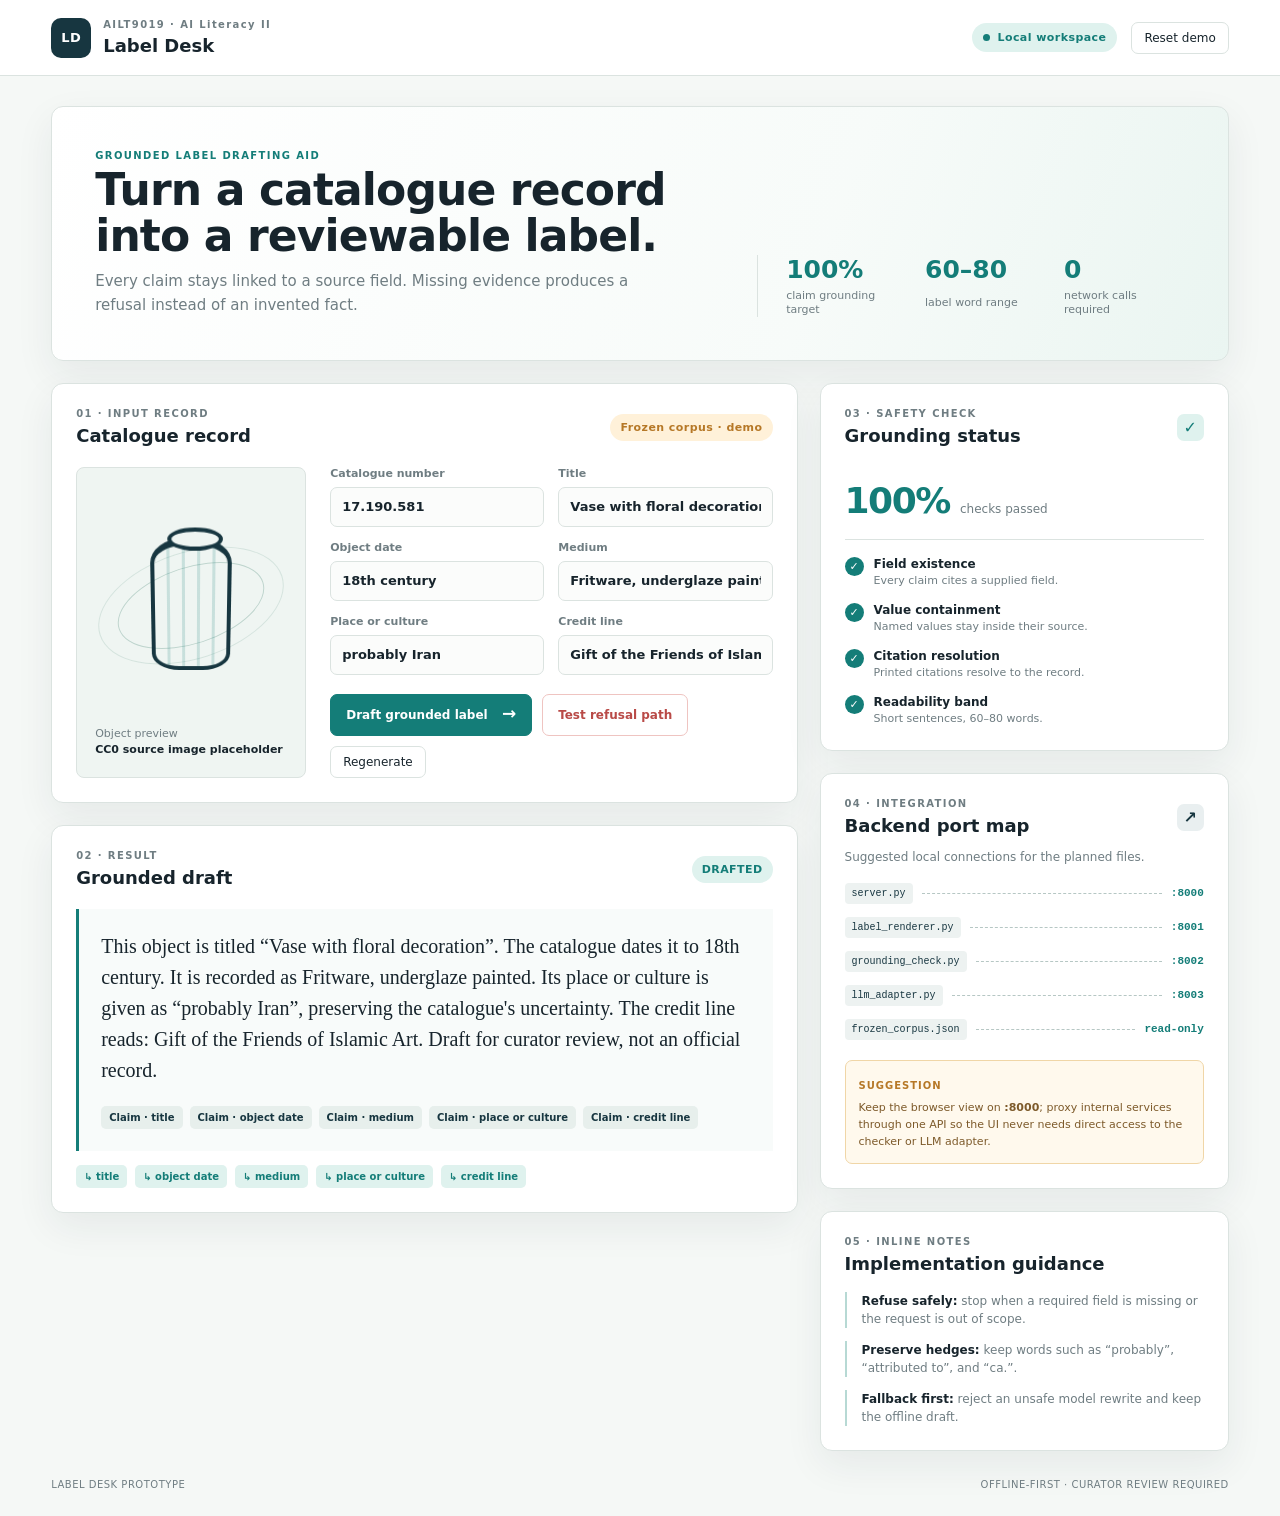
==== index.html @ 78abe9a6 "Add label drafting prototype UI This change adds a static Label Desk prototype for a grounded exhibi" ====
<!doctype html>
<html lang="en" data-page-node-id="LwDWMju4r0YQxqHiSBsxOd">
<head data-page-node-id="C3JaBALiCbG7r4nUSy39aY">
  <meta charset="UTF-8" data-page-node-id="eNQChPUhP0MvjiCgluQi68" />
  <meta name="viewport" content="width=device-width, initial-scale=1.0" data-page-node-id="Wvrw2nhQ7W1ZeptMZkWeSw" />
  <meta name="description" content="Label Desk: grounded exhibition label drafting aid" data-page-node-id="eGzVG0TiWoLZVusyMglJib" />
  <title>Label Desk | Grounded exhibition labels</title>
  <link rel="stylesheet" href="styles.css" data-page-node-id="vEl2iEWoAC55bgSEYfax8e" />
</head>
<body data-page-node-id="af657xUIJdexAwVz6b3Z8m">
  <header class="topbar" data-page-node-id="Q22dRG3K149nFySsyd2SAt">
    <div class="brand-wrap" data-page-node-id="LafpqrIJArGVGFek1A74HV">
      <div class="brand-mark" data-page-node-id="4AUqMBobl46mjMLaK7ZQ0j">LD</div>
      <div data-page-node-id="ZYlV0ETuAvkuybjYFfG7xH">
        <p class="eyebrow" data-page-node-id="ifUm99j13WogLkNkgRWWSZ">AILT9019 · AI Literacy II</p>
        <h1 data-page-node-id="xzVyM85h33uyWv64TA9BlW">Label Desk</h1>
      </div>
    </div>
    <div class="top-actions" data-page-node-id="lwVo0h6Ycq4WGByDptw6J0">
      <span class="status-pill" data-page-node-id="puDOXak5FPIjBTXrXb1wKz"><span class="status-dot" data-page-node-id="eFnH6ZnEVilBiDkreK0mkn"></span>Local workspace</span>
      <button class="ghost-button" id="resetButton" data-page-node-id="k9khgkE1EwOpOKbiBjsWDq">Reset demo</button>
    </div>
  </header>

  <main class="app-shell" data-page-node-id="VQKpO73M6phnNaEFWTNhFY">
    <section class="hero panel" data-page-node-id="0n1dLkeI2J2gi8XiwF9aC3">
      <div data-page-node-id="3OaZOjCn0P6jduUK5eOJ0b">
        <p class="eyebrow accent" data-page-node-id="bvpA73G2nDQ4Gx6iaqLgkF">GROUNDED LABEL DRAFTING AID</p>
        <h2 data-page-node-id="LF6260qFcibrsOyH2jdBa3">Turn a catalogue record into a reviewable label.</h2>
        <p class="hero-copy" data-page-node-id="nmdDXVxHnCi6onSRS0zjZa">Every claim stays linked to a source field. Missing evidence produces a refusal instead of an invented fact.</p>
      </div>
      <div class="hero-metrics" data-page-node-id="4GG52B9CHpNaAFuUcbMDA0">
        <div data-page-node-id="XMKsVEciFc0teQ11FqwVBN"><strong data-page-node-id="lzsD76BYbfLzupplgI6iG0">100%</strong><span data-page-node-id="G9Q8RQqJ9vCrQ2XojmpPjY">claim grounding target</span></div>
        <div data-page-node-id="cLsMofo2b1dlbChtdGG5La"><strong data-page-node-id="9YKRyHec1jm77R3n2M5zGl">60–80</strong><span data-page-node-id="30tKhrlMB1z0CgavXGaKgx">label word range</span></div>
        <div data-page-node-id="YY9WQvEizFE6kZFQr9tetv"><strong data-page-node-id="2tlVbH2nQJ21Ikn2C4Hxpa">0</strong><span data-page-node-id="tjvPvokF67VJXG7oyP6vB3">network calls required</span></div>
      </div>
    </section>

    <section class="workspace-grid" data-page-node-id="uF8me1XRjKtZsfCprqxxNV">
      <div class="main-column" data-page-node-id="GYE72ZRRL3AGKFhvE5RQyP">
        <section class="panel record-panel" data-page-node-id="PDdCU0XE7Oi6xdte7CMHMl">
          <div class="section-heading" data-page-node-id="FtGKaYZPTyKDcxpIFZJw9l">
            <div data-page-node-id="UXJMgyXqPgybh6KM5KZdtV">
              <p class="eyebrow" data-page-node-id="cXECq2GzbnBKap8MGF8DfF">01 · INPUT RECORD</p>
              <h3 data-page-node-id="o2jX1oDFqAs2RRTGo5DnaX">Catalogue record</h3>
            </div>
            <span class="source-badge" data-page-node-id="Ax2QF9Lfj3Pjd3Cb4vRxVI">Frozen corpus · demo</span>
          </div>
          <div class="record-layout" data-page-node-id="PPybEhMIHKCYECkreTk2fV">
            <div class="object-preview" data-page-node-id="nAGDHznjFFBlIrxalWRe2v">
              <div class="object-orbit" data-page-node-id="zCOByNv29K4aKgJ7UF7eKO"><div class="object-vase" data-page-node-id="edPXjnI0YS1GYYZzLdJQzC"></div></div>
              <span class="object-caption" data-page-node-id="IQkuYABtksNqxHLEl84HSf">Object preview<br  data-page-node-id="Od8Sv8n8Xm2VZPo0WO5jtF"/><b data-page-node-id="aHPGAH7QJ09uxXvkoaNudz">CC0 source image placeholder</b></span>
            </div>
            <form id="recordForm" class="record-form" data-page-node-id="yNYEDtxUoGdh0qR8BgV2G6">
              <label data-page-node-id="wJOMpmz2izsma15UigQoec">Catalogue number<input name="catalogueNumber" value="17.190.581" data-page-node-id="irXSzoWG9LXOvbcx5YGWwQ" /></label>
              <label data-page-node-id="SiX4AS9lokyI7DsOx5hRsH">Title<input name="title" value="Vase with floral decoration" data-page-node-id="HyueJCpP7K9Cv8lIY6fFGY" /></label>
              <label data-page-node-id="B5qenGz0HqeMxEcY1YX6Fv">Object date<input name="objectDate" value="18th century" data-page-node-id="6XUgka4dWhMfiwPCFsS43E" /></label>
              <label data-page-node-id="AxDp3mouwO1ttUddQ4K6SL">Medium<input name="medium" value="Fritware, underglaze painted" data-page-node-id="9vNlqNqHlpHkat3o1GxzVX" /></label>
              <label data-page-node-id="7NkxrnpW6cB5KQwAnk1LYy">Place or culture<input name="culture" value="probably Iran" data-page-node-id="sNNDOdKCCDWT64mEErMx3y" /></label>
              <label data-page-node-id="XU1NS8ABZjQ7UaKgiWgs6v">Credit line<input name="creditLine" value="Gift of the Friends of Islamic Art" data-page-node-id="KcluExusQb5BvyjCQq1d9p" /></label>
              <div class="form-actions" data-page-node-id="q1nLg4dbc5KUl1BXSwKCfg">
                <button class="primary-button" type="submit" data-action="draft" data-page-node-id="3LY1psunsEvC3RiS13XXlR">Draft grounded label <span data-page-node-id="ofD1xe3wFsvLvC2aNTdAFu">→</span></button>
                <button class="secondary-button" type="button" id="refusalButton" data-page-node-id="7gXBAvCKBoAuEP4qa52mXI">Test refusal path</button>
                <button class="ghost-button" type="button" id="forceDraftButton" data-page-node-id="bnTFjvH7qYQR2jAcK0zHnh">Regenerate</button>
              </div>
            </form>
          </div>
        </section>

        <section class="panel output-panel" aria-live="polite" data-page-node-id="vb2hKUOcaFqJvomkQptYJ2">
          <div class="section-heading" data-page-node-id="oNdowEN4w0A9p0b412S9wV">
            <div data-page-node-id="qM9U8VsgJnJ0IiI4ZWsdLf">
              <p class="eyebrow" data-page-node-id="E275rqODEOYdHn1i8zAQOy">02 · RESULT</p>
              <h3 id="resultTitle" data-page-node-id="m0eprF6JftlbP46B0Bjujo">Grounded draft</h3>
            </div>
            <span class="result-status drafted" id="resultStatus" data-page-node-id="1FYIzXgDggrCrumEn7BFIY">DRAFTED</span>
          </div>
          <div class="result-card" id="resultCard" data-page-node-id="a5Srn6yBUv5tGZs7EdV8Gt">
            <p class="label-text" id="labelText" data-page-node-id="ZYPMfmVdosw406uXDxTaE9">This vase was made in the 18th century in probably Iran. It is made of fritware and is decorated with underglaze painting. The object is titled “Vase with floral decoration”. It is credited as a gift of the Friends of Islamic Art. Draft for curator review, not an official record.</p>
            <div class="claim-list" id="claimList" data-page-node-id="d1udclnZPQz9h89p67NuqD"></div>
          </div>
          <div class="citation-strip" id="citationStrip" data-page-node-id="l6dCaXi7BXAVMW6MhPDhHJ"></div>
        </section>
      </div>

      <aside class="side-column" data-page-node-id="8fawX0iwXTL5WuWKPWzFmY">
        <section class="panel check-panel" data-page-node-id="HemGDrN0Q3BSntUd4zqu0W">
          <div class="section-heading compact" data-page-node-id="vrvZSrqXRpy8CXmqRd3ZGd"><div data-page-node-id="GyePFBHqNnkPzOLn6slkZY"><p class="eyebrow" data-page-node-id="dgQXsbVyZCdK3xf9eYD70Q">03 · SAFETY CHECK</p><h3 data-page-node-id="bGXB5xWazSb4rW7ZysnWWb">Grounding status</h3></div><span class="shield" data-page-node-id="QTVMg0Gtxc7Ryv5d3BjM1x">✓</span></div>
          <div class="check-score" data-page-node-id="RmMOvLXPbNoTKtThdvtF8D"><strong id="scoreValue" data-page-node-id="qMJ3DtA4BqN66ZxGlYB46F">100%</strong><span data-page-node-id="6gHc1Y1LVlyo5pNz0l6IHg">checks passed</span></div>
          <div class="check-list" id="checkList" data-page-node-id="h0BUsvxgAKwGuGm7dY6hOt">
            <div class="check-row" data-page-node-id="PexRZKclj5zwTzDBANkYnb"><span class="check-icon" data-page-node-id="lv2oe7ESxFJ1TYTDwcIwi1">✓</span><div data-page-node-id="TFkYEbIBnkDQvGxLDTbOi6"><b data-page-node-id="w4xcB4dygn4LBCAogd3HCW">Field existence</b><small data-page-node-id="6iL2sLm1LMeg5nSukTTBaG">Every claim cites a supplied field.</small></div></div>
            <div class="check-row" data-page-node-id="mvR3fbJIelZvlABJ63TmKG"><span class="check-icon" data-page-node-id="Tvtungfzij7lzLlWGy3VcR">✓</span><div data-page-node-id="js49EfIzoVdQn9S5xvtQx1"><b data-page-node-id="CztL46XE7DJLPnLQM4lsWG">Value containment</b><small data-page-node-id="J9jWwVndsoIgonzpeVY2hz">Named values stay inside their source.</small></div></div>
            <div class="check-row" data-page-node-id="1tahTBqGEkyU8z8KBEGKK1"><span class="check-icon" data-page-node-id="EuqjHCkHYD8fmYxUHltj34">✓</span><div data-page-node-id="T4HbTjFEZPc94tHItxBLhc"><b data-page-node-id="MU1Ms82L2cAIU2oJWzktPD">Citation resolution</b><small data-page-node-id="KhK2IXb6QqRXqFQu0iEEZw">Printed citations resolve to the record.</small></div></div>
            <div class="check-row" data-page-node-id="vG7MAeBs7zNW79vYGSfpIl"><span class="check-icon" data-page-node-id="Mk33pWiUK3ygHiHWE8idsC">✓</span><div data-page-node-id="v7Op6FHCUn5Jm3siIaCRH2"><b data-page-node-id="jG6fL10LBGBc1W8GaOuXRO">Readability band</b><small data-page-node-id="lqZfD5mm2qfSFoBzkEEXB6">Short sentences, 60–80 words.</small></div></div>
          </div>
        </section>

        <section class="panel ports-panel" data-page-node-id="7zitUSpnDBp29cuCAWhAQ4">
          <div class="section-heading compact" data-page-node-id="mMElOnHFElxoucuKm3iNYU"><div data-page-node-id="GvBvXbdsI87RcrMaTLf4kU"><p class="eyebrow" data-page-node-id="7ehEw63JcCTBTZqC9RfJoe">04 · INTEGRATION</p><h3 data-page-node-id="rQfnUlcSEsb47HxYyjzjP6">Backend port map</h3></div><span class="link-icon" data-page-node-id="SoKCjkm5Cp8Z1gNZ5K9oxV">↗</span></div>
          <p class="panel-note" data-page-node-id="ZRPalANHIOwzkiDTx4ZE6A">Suggested local connections for the planned files.</p>
          <div class="port-list" data-page-node-id="qevmQqBddnRS8X61sayYcv">
            <div class="port-row" data-page-node-id="fso7DPbVCtv7QG60cIGrjQ"><span class="file-chip" data-page-node-id="nakHojmESd7zY65Ftgu2Jm">server.py</span><span class="port-line" data-page-node-id="BShDD1hLdALHoKSUPPkp51"></span><span class="port-value" data-page-node-id="7UBz3ULHepgHBE3fDCmfp8">:8000</span></div>
            <div class="port-row" data-page-node-id="V1ja2fNIipw20I2Edj1bPr"><span class="file-chip" data-page-node-id="GLeDBIDGZTcpeag3LM4mcQ">label_renderer.py</span><span class="port-line" data-page-node-id="hTC7qFFcr4PCGr1TqAkaaV"></span><span class="port-value" data-page-node-id="dxCkNnAcF7CKo9EIQogRpf">:8001</span></div>
            <div class="port-row" data-page-node-id="bCsN2D8CYtMEdGPVcCnool"><span class="file-chip" data-page-node-id="apKmnFwICMDBe1HUWhlbp1">grounding_check.py</span><span class="port-line" data-page-node-id="YSUbRbtBPEMXCzLChA8Wej"></span><span class="port-value" data-page-node-id="E71gjVbKv0PIBER8DYvLBI">:8002</span></div>
            <div class="port-row" data-page-node-id="dGcY5RFdS2RA9tmYA1lQBn"><span class="file-chip" data-page-node-id="TdEy4RLTk52dGm80pvotQ1">llm_adapter.py</span><span class="port-line" data-page-node-id="uChpWzO31242qyJto3Wxoc"></span><span class="port-value" data-page-node-id="N2He0GefHDaG9VVEHWaTKY">:8003</span></div>
            <div class="port-row" data-page-node-id="vtzGEYVh39k58A0FHPcbzT"><span class="file-chip" data-page-node-id="CDK5YtmviK6nU03KleOwiD">frozen_corpus.json</span><span class="port-line" data-page-node-id="tcBxVGbfpAaa7F1JKvCZbH"></span><span class="port-value" data-page-node-id="LCAgY2kQbUYugHLRavGNd2">read-only</span></div>
          </div>
          <div class="inline-suggestion" data-page-node-id="1xKP58bO0MGsMoAUNYhPNo"><span data-page-node-id="SZ8cfYGbvWCqIlbJ5RlpRi">Suggestion</span><p data-page-node-id="YI16tm97P4p0otSOEB8uCk">Keep the browser view on <b data-page-node-id="sTSX7IJvPEv444uac2v343">:8000</b>; proxy internal services through one API so the UI never needs direct access to the checker or LLM adapter.</p></div>
        </section>

        <section class="panel notes-panel" data-page-node-id="lbSpeDeOEKCQK3H5kGfvwn">
          <div class="section-heading compact" data-page-node-id="sQXlbUnFMVn8lv4UVn35VC"><div data-page-node-id="yLXY7vcA1nu5bu90kGNweg"><p class="eyebrow" data-page-node-id="IurDwAfnBmx4Ldl2jzBuSX">05 · INLINE NOTES</p><h3 data-page-node-id="HgGEQTxL6vTqoB8VbGk76V">Implementation guidance</h3></div></div>
          <ul class="notes-list" data-page-node-id="MaXn3msi7cvQIISQe4AbWP">
            <li data-page-node-id="MUblmGJco8yEJ3g7OpiVzL"><b data-page-node-id="d4QkhalcdrC48EHATP7AAf">Refuse safely:</b> stop when a required field is missing or the request is out of scope.</li>
            <li data-page-node-id="2o9zbFc9puf5neHfmQ5fNb"><b data-page-node-id="I3WKdmyJ1rxrIvhymWE9PZ">Preserve hedges:</b> keep words such as “probably”, “attributed to”, and “ca.”.</li>
            <li data-page-node-id="dn62uo5vyhpPyVtH3KXlu7"><b data-page-node-id="1kIJRVDDDQTpvQu9Quo8Ch">Fallback first:</b> reject an unsafe model rewrite and keep the offline draft.</li>
          </ul>
        </section>
      </aside>
    </section>
  </main>
  <footer class="footer" data-page-node-id="rDklRHTeBh5z0ZAUDbiPbM"><span data-page-node-id="Hilot9Fuq4TFABBoixUyIV">Label Desk prototype</span><span data-page-node-id="ibM6HDzwHEKKMLA9hxnq4K">Offline-first · curator review required</span></footer>
  <script src="app.js"></script>
</body>
</html>
---- styles.css ----
:root {
  --ink: #17242c;
  --muted: #6f7d82;
  --line: #dbe3e0;
  --paper: #f5f8f6;
  --white: #ffffff;
  --navy: #173640;
  --teal: #147d78;
  --teal-soft: #dff2ee;
  --amber: #b67827;
  --amber-soft: #fff1d9;
  --red: #b94a47;
  --red-soft: #fde7e3;
  --shadow: 0 14px 38px rgba(22, 49, 56, 0.07);
  font-family: Inter, ui-sans-serif, system-ui, -apple-system, BlinkMacSystemFont, "Segoe UI", sans-serif;
}

* { box-sizing: border-box; }
body { margin: 0; background: var(--paper); color: var(--ink); min-width: 320px; }
button, input { font: inherit; }
button { cursor: pointer; }
.topbar { min-height: 76px; padding: 16px clamp(20px, 4vw, 58px); background: var(--white); border-bottom: 1px solid var(--line); display: flex; align-items: center; justify-content: space-between; gap: 20px; }
.brand-wrap, .top-actions, .section-heading, .form-actions, .check-row, .port-row, .footer { display: flex; align-items: center; }
.brand-wrap { gap: 12px; }
.brand-mark { width: 40px; height: 40px; border-radius: 10px; display: grid; place-items: center; background: var(--navy); color: #fff; font-size: 13px; font-weight: 800; letter-spacing: .04em; }
.eyebrow { margin: 0 0 5px; color: var(--muted); font-size: 10px; line-height: 1.2; font-weight: 800; letter-spacing: .14em; }
.eyebrow.accent { color: var(--teal); }
h1, h2, h3, p { margin-top: 0; }
h1 { margin-bottom: 0; font-size: 18px; line-height: 1.1; }
h2 { max-width: 650px; margin-bottom: 10px; font-size: clamp(27px, 4vw, 44px); line-height: 1.05; letter-spacing: -0.02em; }
h3 { margin-bottom: 0; font-size: 18px; line-height: 1.2; }
.top-actions { gap: 14px; }
.status-pill, .source-badge, .result-status { display: inline-flex; align-items: center; gap: 7px; white-space: nowrap; border-radius: 999px; font-size: 11px; font-weight: 800; letter-spacing: .04em; }
.status-pill { padding: 8px 11px; color: var(--teal); background: var(--teal-soft); }
.status-dot { width: 7px; height: 7px; border-radius: 50%; background: var(--teal); }
.ghost-button, .secondary-button { border: 1px solid var(--line); background: transparent; color: var(--ink); }
.ghost-button { padding: 8px 12px; border-radius: 7px; font-size: 12px; }
.app-shell { max-width: 1440px; margin: 0 auto; padding: 30px clamp(20px, 4vw, 58px) 28px; }
.panel { background: var(--white); border: 1px solid var(--line); border-radius: 12px; box-shadow: var(--shadow); }
.hero { padding: clamp(24px, 4vw, 43px); display: flex; justify-content: space-between; gap: 36px; align-items: flex-end; background: linear-gradient(110deg, #fff 0%, #f7fbf9 65%, #eaf5f1 100%); }
.hero-copy { max-width: 580px; margin-bottom: 0; color: var(--muted); font-size: 15px; line-height: 1.6; }
.hero-metrics { min-width: 390px; padding-left: 28px; border-left: 1px solid var(--line); display: grid; grid-template-columns: repeat(3, 1fr); gap: 18px; }
.hero-metrics div { display: grid; gap: 5px; }
.hero-metrics strong { color: var(--teal); font-size: 25px; }
.hero-metrics span { color: var(--muted); font-size: 11px; line-height: 1.3; }
.workspace-grid { margin-top: 22px; display: grid; grid-template-columns: minmax(0, 1.55fr) minmax(320px, .85fr); gap: 22px; align-items: start; }
.main-column, .side-column { display: grid; gap: 22px; }
.record-panel, .output-panel, .check-panel, .ports-panel, .notes-panel { padding: 24px; }
.section-heading { justify-content: space-between; gap: 15px; margin-bottom: 20px; }
.section-heading.compact { margin-bottom: 17px; }
.source-badge { padding: 7px 10px; color: var(--amber); background: var(--amber-soft); }
.record-layout { display: grid; grid-template-columns: 230px minmax(0, 1fr); gap: 24px; }
.object-preview { min-height: 310px; padding: 18px; border: 1px solid var(--line); border-radius: 8px; background: #eff5f2; display: flex; flex-direction: column; justify-content: space-between; }
.object-orbit { position: relative; flex: 1; min-height: 210px; display: grid; place-items: center; }
.object-orbit::before, .object-orbit::after { content: ""; position: absolute; border: 1px solid #bfd5ce; border-radius: 50%; transform: rotate(-18deg); }
.object-orbit::before { width: 150px; height: 75px; }
.object-orbit::after { width: 190px; height: 105px; opacity: .55; }
.object-vase { position: relative; z-index: 1; width: 80px; height: 132px; border: 4px solid var(--navy); border-top-width: 7px; border-radius: 42% 42% 35% 35% / 18% 18% 13% 13%; background: repeating-linear-gradient(90deg, transparent 0 12px, rgba(20,125,120,.18) 12px 15px); transform: perspective(150px) rotateX(-4deg); }
.object-vase::before { content: ""; position: absolute; width: 46px; height: 14px; left: 13px; top: -17px; border: 4px solid var(--navy); border-radius: 50%; background: #eff5f2; }
.object-caption { color: var(--muted); font-size: 11px; line-height: 1.5; }
.object-caption b { color: var(--ink); font-weight: 700; }
.record-form { display: grid; grid-template-columns: repeat(2, minmax(0, 1fr)); gap: 14px; align-content: start; }
.record-form label { display: grid; gap: 7px; color: var(--muted); font-size: 11px; font-weight: 800; }
.record-form input { width: 100%; min-height: 40px; padding: 9px 11px; border: 1px solid var(--line); border-radius: 7px; outline: none; color: var(--ink); background: #fbfcfb; font-size: 13px; }
.record-form input:focus { border-color: var(--teal); box-shadow: 0 0 0 3px rgba(20,125,120,.12); }
.form-actions { grid-column: 1 / -1; gap: 10px; margin-top: 5px; flex-wrap: wrap; }
.primary-button, .secondary-button { min-height: 42px; padding: 0 15px; border-radius: 7px; font-weight: 800; font-size: 12px; }
.primary-button { border: 1px solid var(--teal); background: var(--teal); color: #fff; }
.primary-button span { margin-left: 10px; font-size: 17px; line-height: 0; }
.secondary-button { background: #fff; color: var(--red); border-color: #efc4c1; }
.result-status { padding: 7px 10px; color: var(--teal); background: var(--teal-soft); }
.result-status.refused { color: var(--red); background: var(--red-soft); }
.result-card { min-height: 190px; padding: 22px; border-left: 3px solid var(--teal); background: #f8fbfa; }
.result-card.refused { border-left-color: var(--red); background: #fff9f8; }
.label-text { margin-bottom: 20px; font-family: Georgia, serif; font-size: 20px; line-height: 1.55; }
.claim-list { display: flex; flex-wrap: wrap; gap: 7px; }
.claim-tag, .citation-tag { display: inline-flex; align-items: center; padding: 6px 8px; border-radius: 5px; font-size: 10px; font-weight: 800; }
.claim-tag { color: var(--navy); background: #e7efec; }
.citation-strip { display: flex; flex-wrap: wrap; gap: 8px; margin-top: 14px; }
.citation-tag { color: var(--teal); background: var(--teal-soft); }
.shield, .link-icon { width: 27px; height: 27px; display: grid; place-items: center; border-radius: 7px; color: var(--teal); background: var(--teal-soft); font-weight: 900; }
.link-icon { color: var(--navy); background: #e9eff0; }
.check-score { padding: 16px 0 18px; border-bottom: 1px solid var(--line); display: flex; align-items: baseline; gap: 10px; }
.check-score strong { color: var(--teal); font-size: 36px; letter-spacing: -0.04em; }
.check-score span, .panel-note { color: var(--muted); font-size: 12px; }
.check-list { display: grid; gap: 14px; padding-top: 17px; }
.check-row { align-items: flex-start; gap: 10px; }
.check-icon { flex: 0 0 auto; width: 19px; height: 19px; display: grid; place-items: center; border-radius: 50%; color: #fff; background: var(--teal); font-size: 11px; font-weight: 900; }
.check-row b, .check-row small { display: block; }
.check-row b { margin-bottom: 3px; font-size: 12px; }
.check-row small { color: var(--muted); font-size: 11px; line-height: 1.35; }
.panel-note { margin: -6px 0 17px; line-height: 1.5; }
.port-list { display: grid; gap: 13px; }
.port-row { gap: 9px; min-width: 0; }
.file-chip { flex: 0 0 auto; padding: 5px 7px; border-radius: 4px; background: #edf2f1; color: var(--navy); font-family: ui-monospace, SFMono-Regular, Menlo, monospace; font-size: 10px; }
.port-line { flex: 1; border-top: 1px dashed #b6c7c4; }
.port-value { flex: 0 0 auto; color: var(--teal); font-family: ui-monospace, SFMono-Regular, Menlo, monospace; font-size: 11px; font-weight: 800; }
.inline-suggestion { margin-top: 20px; padding: 13px; border: 1px solid #f0d6a7; border-radius: 7px; background: #fff9ed; }
.inline-suggestion span { color: var(--amber); font-size: 10px; font-weight: 900; letter-spacing: .1em; text-transform: uppercase; }
.inline-suggestion p { margin: 6px 0 0; color: #7d5a2a; font-size: 11px; line-height: 1.55; }
.notes-list { margin: 0; padding: 0; list-style: none; display: grid; gap: 13px; }
.notes-list li { padding-left: 15px; border-left: 2px solid #b7d9d4; color: var(--muted); font-size: 12px; line-height: 1.5; }
.notes-list b { color: var(--ink); }
.footer { max-width: 1440px; margin: 0 auto; padding: 0 clamp(20px, 4vw, 58px) 26px; justify-content: space-between; gap: 15px; color: var(--muted); font-size: 10px; letter-spacing: .05em; text-transform: uppercase; }
@media (max-width: 980px) { .hero { align-items: stretch; flex-direction: column; } .hero-metrics { min-width: 0; padding: 18px 0 0; border-top: 1px solid var(--line); border-left: 0; } .workspace-grid { grid-template-columns: 1fr; } .side-column { grid-template-columns: repeat(2, minmax(0, 1fr)); } .notes-panel { grid-column: 1 / -1; } }
@media (max-width: 680px) { .topbar { align-items: flex-start; flex-direction: column; } .top-actions { width: 100%; justify-content: space-between; } .record-layout { grid-template-columns: 1fr; } .object-preview { min-height: 220px; } .record-form { grid-template-columns: 1fr; } .side-column { grid-template-columns: 1fr; } .hero-metrics { gap: 10px; } .label-text { font-size: 17px; } .footer { align-items: flex-start; flex-direction: column; } }
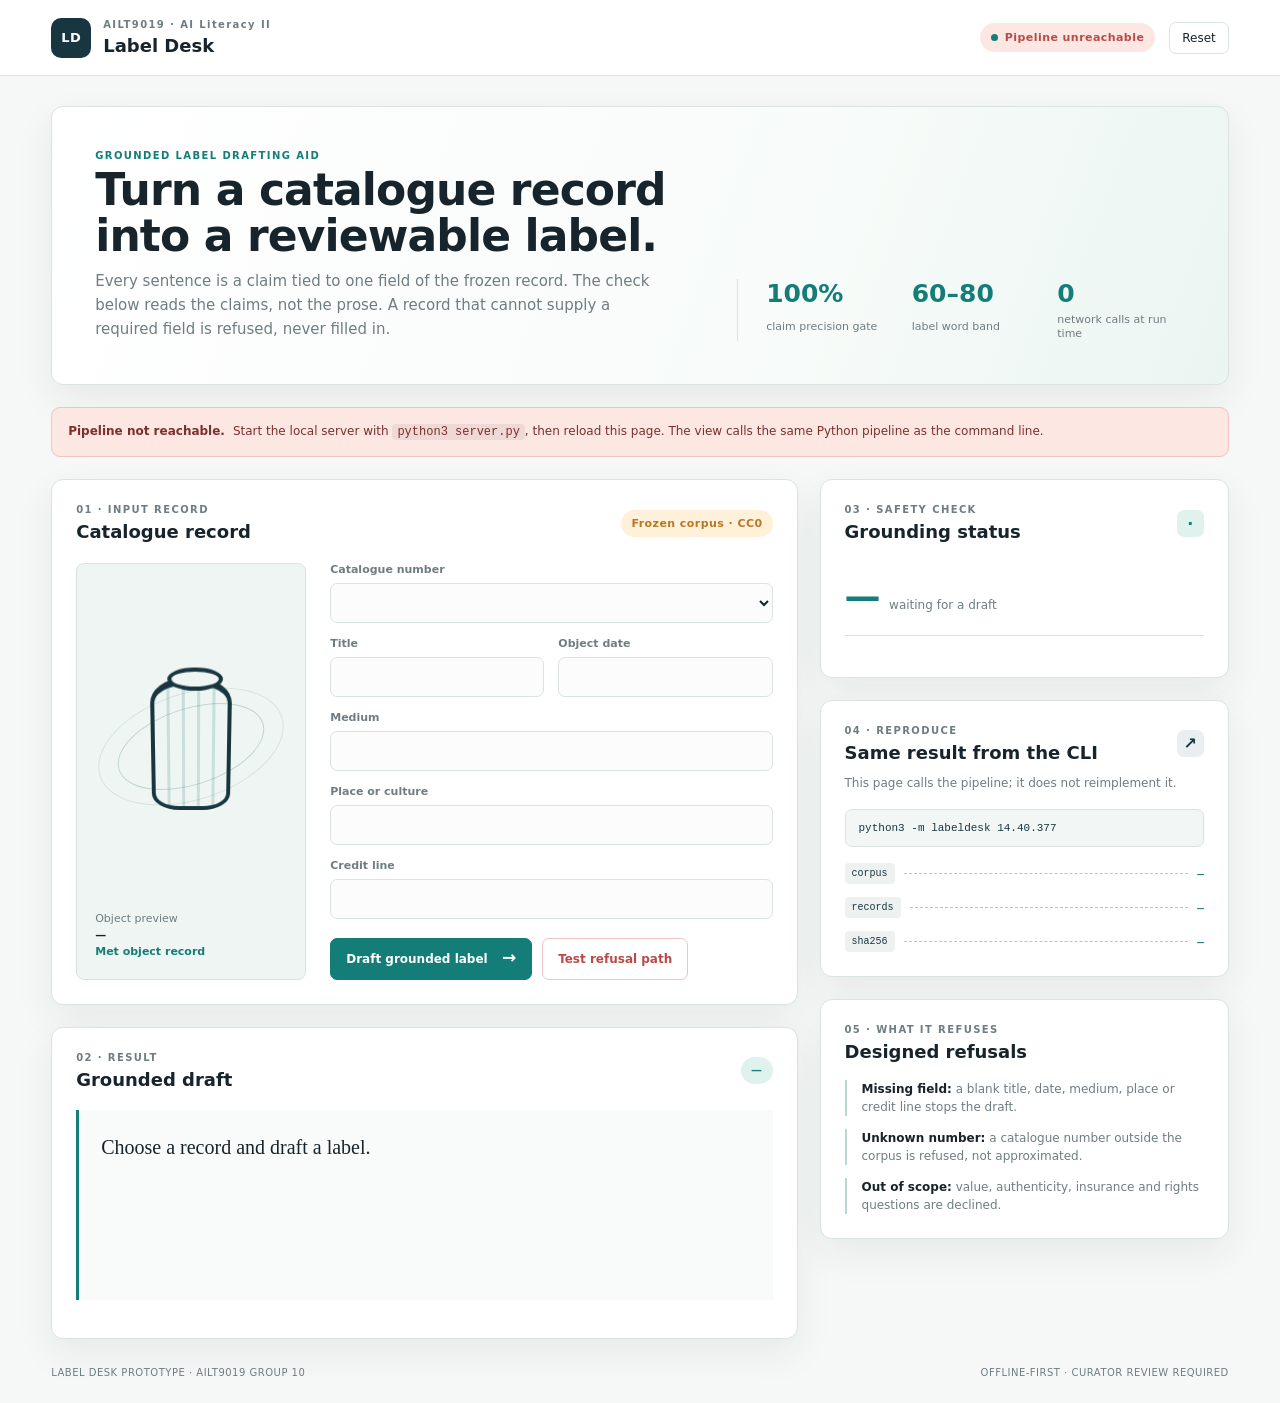
==== commit 4d5267f0: "Build the core path: frozen corpus, grounded renderer, refusal paths, tests The repository previousl" ====
--- a/index.html
+++ b/index.html
@@ -1,125 +1,153 @@
 <!doctype html>
-<html lang="en" data-page-node-id="LwDWMju4r0YQxqHiSBsxOd">
-<head data-page-node-id="C3JaBALiCbG7r4nUSy39aY">
-  <meta charset="UTF-8" data-page-node-id="eNQChPUhP0MvjiCgluQi68" />
-  <meta name="viewport" content="width=device-width, initial-scale=1.0" data-page-node-id="Wvrw2nhQ7W1ZeptMZkWeSw" />
-  <meta name="description" content="Label Desk: grounded exhibition label drafting aid" data-page-node-id="eGzVG0TiWoLZVusyMglJib" />
+<html lang="en">
+<head>
+  <meta charset="UTF-8" />
+  <meta name="viewport" content="width=device-width, initial-scale=1.0" />
+  <meta name="description" content="Label Desk: grounded exhibition label drafting aid" />
   <title>Label Desk | Grounded exhibition labels</title>
-  <link rel="stylesheet" href="styles.css" data-page-node-id="vEl2iEWoAC55bgSEYfax8e" />
+  <link rel="stylesheet" href="styles.css" />
 </head>
-<body data-page-node-id="af657xUIJdexAwVz6b3Z8m">
-  <header class="topbar" data-page-node-id="Q22dRG3K149nFySsyd2SAt">
-    <div class="brand-wrap" data-page-node-id="LafpqrIJArGVGFek1A74HV">
-      <div class="brand-mark" data-page-node-id="4AUqMBobl46mjMLaK7ZQ0j">LD</div>
-      <div data-page-node-id="ZYlV0ETuAvkuybjYFfG7xH">
-        <p class="eyebrow" data-page-node-id="ifUm99j13WogLkNkgRWWSZ">AILT9019 · AI Literacy II</p>
-        <h1 data-page-node-id="xzVyM85h33uyWv64TA9BlW">Label Desk</h1>
+<body>
+  <header class="topbar">
+    <div class="brand-wrap">
+      <div class="brand-mark">LD</div>
+      <div>
+        <p class="eyebrow">AILT9019 · AI Literacy II</p>
+        <h1>Label Desk</h1>
       </div>
     </div>
-    <div class="top-actions" data-page-node-id="lwVo0h6Ycq4WGByDptw6J0">
-      <span class="status-pill" data-page-node-id="puDOXak5FPIjBTXrXb1wKz"><span class="status-dot" data-page-node-id="eFnH6ZnEVilBiDkreK0mkn"></span>Local workspace</span>
-      <button class="ghost-button" id="resetButton" data-page-node-id="k9khgkE1EwOpOKbiBjsWDq">Reset demo</button>
+    <div class="top-actions">
+      <span class="status-pill" id="serverStatus"><span class="status-dot"></span>Connecting</span>
+      <button class="ghost-button" id="resetButton" type="button">Reset</button>
     </div>
   </header>
 
-  <main class="app-shell" data-page-node-id="VQKpO73M6phnNaEFWTNhFY">
-    <section class="hero panel" data-page-node-id="0n1dLkeI2J2gi8XiwF9aC3">
-      <div data-page-node-id="3OaZOjCn0P6jduUK5eOJ0b">
-        <p class="eyebrow accent" data-page-node-id="bvpA73G2nDQ4Gx6iaqLgkF">GROUNDED LABEL DRAFTING AID</p>
-        <h2 data-page-node-id="LF6260qFcibrsOyH2jdBa3">Turn a catalogue record into a reviewable label.</h2>
-        <p class="hero-copy" data-page-node-id="nmdDXVxHnCi6onSRS0zjZa">Every claim stays linked to a source field. Missing evidence produces a refusal instead of an invented fact.</p>
+  <main class="app-shell">
+    <section class="hero panel">
+      <div>
+        <p class="eyebrow accent">GROUNDED LABEL DRAFTING AID</p>
+        <h2>Turn a catalogue record into a reviewable label.</h2>
+        <p class="hero-copy">
+          Every sentence is a claim tied to one field of the frozen record. The check below reads the
+          claims, not the prose. A record that cannot supply a required field is refused, never filled in.
+        </p>
       </div>
-      <div class="hero-metrics" data-page-node-id="4GG52B9CHpNaAFuUcbMDA0">
-        <div data-page-node-id="XMKsVEciFc0teQ11FqwVBN"><strong data-page-node-id="lzsD76BYbfLzupplgI6iG0">100%</strong><span data-page-node-id="G9Q8RQqJ9vCrQ2XojmpPjY">claim grounding target</span></div>
-        <div data-page-node-id="cLsMofo2b1dlbChtdGG5La"><strong data-page-node-id="9YKRyHec1jm77R3n2M5zGl">60–80</strong><span data-page-node-id="30tKhrlMB1z0CgavXGaKgx">label word range</span></div>
-        <div data-page-node-id="YY9WQvEizFE6kZFQr9tetv"><strong data-page-node-id="2tlVbH2nQJ21Ikn2C4Hxpa">0</strong><span data-page-node-id="tjvPvokF67VJXG7oyP6vB3">network calls required</span></div>
+      <div class="hero-metrics">
+        <div><strong>100%</strong><span>claim precision gate</span></div>
+        <div><strong>60–80</strong><span>label word band</span></div>
+        <div><strong>0</strong><span>network calls at run time</span></div>
       </div>
     </section>
 
-    <section class="workspace-grid" data-page-node-id="uF8me1XRjKtZsfCprqxxNV">
-      <div class="main-column" data-page-node-id="GYE72ZRRL3AGKFhvE5RQyP">
-        <section class="panel record-panel" data-page-node-id="PDdCU0XE7Oi6xdte7CMHMl">
-          <div class="section-heading" data-page-node-id="FtGKaYZPTyKDcxpIFZJw9l">
-            <div data-page-node-id="UXJMgyXqPgybh6KM5KZdtV">
-              <p class="eyebrow" data-page-node-id="cXECq2GzbnBKap8MGF8DfF">01 · INPUT RECORD</p>
-              <h3 data-page-node-id="o2jX1oDFqAs2RRTGo5DnaX">Catalogue record</h3>
+    <div class="banner" id="banner" hidden>
+      <b>Pipeline not reachable.</b>
+      <span>Start the local server with <code>python3 server.py</code>, then reload this page. The view calls the same Python pipeline as the command line.</span>
+    </div>
+
+    <section class="workspace-grid">
+      <div class="main-column">
+        <section class="panel record-panel">
+          <div class="section-heading">
+            <div>
+              <p class="eyebrow">01 · INPUT RECORD</p>
+              <h3>Catalogue record</h3>
             </div>
-            <span class="source-badge" data-page-node-id="Ax2QF9Lfj3Pjd3Cb4vRxVI">Frozen corpus · demo</span>
+            <span class="source-badge">Frozen corpus · CC0</span>
           </div>
-          <div class="record-layout" data-page-node-id="PPybEhMIHKCYECkreTk2fV">
-            <div class="object-preview" data-page-node-id="nAGDHznjFFBlIrxalWRe2v">
-              <div class="object-orbit" data-page-node-id="zCOByNv29K4aKgJ7UF7eKO"><div class="object-vase" data-page-node-id="edPXjnI0YS1GYYZzLdJQzC"></div></div>
-              <span class="object-caption" data-page-node-id="IQkuYABtksNqxHLEl84HSf">Object preview<br  data-page-node-id="Od8Sv8n8Xm2VZPo0WO5jtF"/><b data-page-node-id="aHPGAH7QJ09uxXvkoaNudz">CC0 source image placeholder</b></span>
+          <div class="record-layout">
+            <div class="object-preview">
+              <div class="object-orbit"><div class="object-vase"></div></div>
+              <span class="object-caption">
+                Object preview<br />
+                <b id="previewNumber">—</b><br />
+                <a id="sourceLink" href="#" target="_blank" rel="noopener">Met object record</a>
+              </span>
             </div>
-            <form id="recordForm" class="record-form" data-page-node-id="yNYEDtxUoGdh0qR8BgV2G6">
-              <label data-page-node-id="wJOMpmz2izsma15UigQoec">Catalogue number<input name="catalogueNumber" value="17.190.581" data-page-node-id="irXSzoWG9LXOvbcx5YGWwQ" /></label>
-              <label data-page-node-id="SiX4AS9lokyI7DsOx5hRsH">Title<input name="title" value="Vase with floral decoration" data-page-node-id="HyueJCpP7K9Cv8lIY6fFGY" /></label>
-              <label data-page-node-id="B5qenGz0HqeMxEcY1YX6Fv">Object date<input name="objectDate" value="18th century" data-page-node-id="6XUgka4dWhMfiwPCFsS43E" /></label>
-              <label data-page-node-id="AxDp3mouwO1ttUddQ4K6SL">Medium<input name="medium" value="Fritware, underglaze painted" data-page-node-id="9vNlqNqHlpHkat3o1GxzVX" /></label>
-              <label data-page-node-id="7NkxrnpW6cB5KQwAnk1LYy">Place or culture<input name="culture" value="probably Iran" data-page-node-id="sNNDOdKCCDWT64mEErMx3y" /></label>
-              <label data-page-node-id="XU1NS8ABZjQ7UaKgiWgs6v">Credit line<input name="creditLine" value="Gift of the Friends of Islamic Art" data-page-node-id="KcluExusQb5BvyjCQq1d9p" /></label>
-              <div class="form-actions" data-page-node-id="q1nLg4dbc5KUl1BXSwKCfg">
-                <button class="primary-button" type="submit" data-action="draft" data-page-node-id="3LY1psunsEvC3RiS13XXlR">Draft grounded label <span data-page-node-id="ofD1xe3wFsvLvC2aNTdAFu">→</span></button>
-                <button class="secondary-button" type="button" id="refusalButton" data-page-node-id="7gXBAvCKBoAuEP4qa52mXI">Test refusal path</button>
-                <button class="ghost-button" type="button" id="forceDraftButton" data-page-node-id="bnTFjvH7qYQR2jAcK0zHnh">Regenerate</button>
+            <form id="recordForm" class="record-form">
+              <label class="wide">Catalogue number<select id="catalogueSelect"></select></label>
+              <label>Title<input id="fieldTitle" readonly /></label>
+              <label>Object date<input id="fieldDate" readonly /></label>
+              <label class="wide">Medium<input id="fieldMedium" readonly /></label>
+              <label class="wide">Place or culture<input id="fieldCulture" readonly /></label>
+              <label class="wide">Credit line<input id="fieldCredit" readonly /></label>
+              <div class="form-actions">
+                <button class="primary-button" type="submit" id="draftButton">Draft grounded label <span>→</span></button>
+                <button class="secondary-button" type="button" id="refusalButton">Test refusal path</button>
               </div>
             </form>
           </div>
         </section>
 
-        <section class="panel output-panel" aria-live="polite" data-page-node-id="vb2hKUOcaFqJvomkQptYJ2">
-          <div class="section-heading" data-page-node-id="oNdowEN4w0A9p0b412S9wV">
-            <div data-page-node-id="qM9U8VsgJnJ0IiI4ZWsdLf">
-              <p class="eyebrow" data-page-node-id="E275rqODEOYdHn1i8zAQOy">02 · RESULT</p>
-              <h3 id="resultTitle" data-page-node-id="m0eprF6JftlbP46B0Bjujo">Grounded draft</h3>
+        <section class="panel output-panel" aria-live="polite">
+          <div class="section-heading">
+            <div>
+              <p class="eyebrow">02 · RESULT</p>
+              <h3 id="resultTitle">Grounded draft</h3>
             </div>
-            <span class="result-status drafted" id="resultStatus" data-page-node-id="1FYIzXgDggrCrumEn7BFIY">DRAFTED</span>
+            <span class="result-status drafted" id="resultStatus">—</span>
           </div>
-          <div class="result-card" id="resultCard" data-page-node-id="a5Srn6yBUv5tGZs7EdV8Gt">
-            <p class="label-text" id="labelText" data-page-node-id="ZYPMfmVdosw406uXDxTaE9">This vase was made in the 18th century in probably Iran. It is made of fritware and is decorated with underglaze painting. The object is titled “Vase with floral decoration”. It is credited as a gift of the Friends of Islamic Art. Draft for curator review, not an official record.</p>
-            <div class="claim-list" id="claimList" data-page-node-id="d1udclnZPQz9h89p67NuqD"></div>
+          <div class="result-card" id="resultCard">
+            <p class="label-text" id="labelText">Choose a record and draft a label.</p>
+            <div class="claim-list" id="claimList"></div>
           </div>
-          <div class="citation-strip" id="citationStrip" data-page-node-id="l6dCaXi7BXAVMW6MhPDhHJ"></div>
+          <div class="citation-strip" id="citationStrip"></div>
         </section>
       </div>
 
-      <aside class="side-column" data-page-node-id="8fawX0iwXTL5WuWKPWzFmY">
-        <section class="panel check-panel" data-page-node-id="HemGDrN0Q3BSntUd4zqu0W">
-          <div class="section-heading compact" data-page-node-id="vrvZSrqXRpy8CXmqRd3ZGd"><div data-page-node-id="GyePFBHqNnkPzOLn6slkZY"><p class="eyebrow" data-page-node-id="dgQXsbVyZCdK3xf9eYD70Q">03 · SAFETY CHECK</p><h3 data-page-node-id="bGXB5xWazSb4rW7ZysnWWb">Grounding status</h3></div><span class="shield" data-page-node-id="QTVMg0Gtxc7Ryv5d3BjM1x">✓</span></div>
-          <div class="check-score" data-page-node-id="RmMOvLXPbNoTKtThdvtF8D"><strong id="scoreValue" data-page-node-id="qMJ3DtA4BqN66ZxGlYB46F">100%</strong><span data-page-node-id="6gHc1Y1LVlyo5pNz0l6IHg">checks passed</span></div>
-          <div class="check-list" id="checkList" data-page-node-id="h0BUsvxgAKwGuGm7dY6hOt">
-            <div class="check-row" data-page-node-id="PexRZKclj5zwTzDBANkYnb"><span class="check-icon" data-page-node-id="lv2oe7ESxFJ1TYTDwcIwi1">✓</span><div data-page-node-id="TFkYEbIBnkDQvGxLDTbOi6"><b data-page-node-id="w4xcB4dygn4LBCAogd3HCW">Field existence</b><small data-page-node-id="6iL2sLm1LMeg5nSukTTBaG">Every claim cites a supplied field.</small></div></div>
-            <div class="check-row" data-page-node-id="mvR3fbJIelZvlABJ63TmKG"><span class="check-icon" data-page-node-id="Tvtungfzij7lzLlWGy3VcR">✓</span><div data-page-node-id="js49EfIzoVdQn9S5xvtQx1"><b data-page-node-id="CztL46XE7DJLPnLQM4lsWG">Value containment</b><small data-page-node-id="J9jWwVndsoIgonzpeVY2hz">Named values stay inside their source.</small></div></div>
-            <div class="check-row" data-page-node-id="1tahTBqGEkyU8z8KBEGKK1"><span class="check-icon" data-page-node-id="EuqjHCkHYD8fmYxUHltj34">✓</span><div data-page-node-id="T4HbTjFEZPc94tHItxBLhc"><b data-page-node-id="MU1Ms82L2cAIU2oJWzktPD">Citation resolution</b><small data-page-node-id="KhK2IXb6QqRXqFQu0iEEZw">Printed citations resolve to the record.</small></div></div>
-            <div class="check-row" data-page-node-id="vG7MAeBs7zNW79vYGSfpIl"><span class="check-icon" data-page-node-id="Mk33pWiUK3ygHiHWE8idsC">✓</span><div data-page-node-id="v7Op6FHCUn5Jm3siIaCRH2"><b data-page-node-id="jG6fL10LBGBc1W8GaOuXRO">Readability band</b><small data-page-node-id="lqZfD5mm2qfSFoBzkEEXB6">Short sentences, 60–80 words.</small></div></div>
+      <aside class="side-column">
+        <section class="panel check-panel">
+          <div class="section-heading compact">
+            <div>
+              <p class="eyebrow">03 · SAFETY CHECK</p>
+              <h3>Grounding status</h3>
+            </div>
+            <span class="shield" id="shield">·</span>
+          </div>
+          <div class="check-score">
+            <strong id="scoreValue">—</strong>
+            <span id="scoreLabel">waiting for a draft</span>
+          </div>
+          <div class="check-list" id="checkList"></div>
+        </section>
+
+        <section class="panel ports-panel">
+          <div class="section-heading compact">
+            <div>
+              <p class="eyebrow">04 · REPRODUCE</p>
+              <h3>Same result from the CLI</h3>
+            </div>
+            <span class="link-icon">↗</span>
+          </div>
+          <p class="panel-note">This page calls the pipeline; it does not reimplement it.</p>
+          <div class="code-block" id="commandBlock">python3 -m labeldesk 14.40.377</div>
+          <div class="port-list">
+            <div class="port-row"><span class="file-chip">corpus</span><span class="port-line"></span><span class="port-value" id="corpusVersion">—</span></div>
+            <div class="port-row"><span class="file-chip">records</span><span class="port-line"></span><span class="port-value" id="corpusCount">—</span></div>
+            <div class="port-row"><span class="file-chip">sha256</span><span class="port-line"></span><span class="port-value" id="corpusChecksum">—</span></div>
           </div>
         </section>
 
-        <section class="panel ports-panel" data-page-node-id="7zitUSpnDBp29cuCAWhAQ4">
-          <div class="section-heading compact" data-page-node-id="mMElOnHFElxoucuKm3iNYU"><div data-page-node-id="GvBvXbdsI87RcrMaTLf4kU"><p class="eyebrow" data-page-node-id="7ehEw63JcCTBTZqC9RfJoe">04 · INTEGRATION</p><h3 data-page-node-id="rQfnUlcSEsb47HxYyjzjP6">Backend port map</h3></div><span class="link-icon" data-page-node-id="SoKCjkm5Cp8Z1gNZ5K9oxV">↗</span></div>
-          <p class="panel-note" data-page-node-id="ZRPalANHIOwzkiDTx4ZE6A">Suggested local connections for the planned files.</p>
-          <div class="port-list" data-page-node-id="qevmQqBddnRS8X61sayYcv">
-            <div class="port-row" data-page-node-id="fso7DPbVCtv7QG60cIGrjQ"><span class="file-chip" data-page-node-id="nakHojmESd7zY65Ftgu2Jm">server.py</span><span class="port-line" data-page-node-id="BShDD1hLdALHoKSUPPkp51"></span><span class="port-value" data-page-node-id="7UBz3ULHepgHBE3fDCmfp8">:8000</span></div>
-            <div class="port-row" data-page-node-id="V1ja2fNIipw20I2Edj1bPr"><span class="file-chip" data-page-node-id="GLeDBIDGZTcpeag3LM4mcQ">label_renderer.py</span><span class="port-line" data-page-node-id="hTC7qFFcr4PCGr1TqAkaaV"></span><span class="port-value" data-page-node-id="dxCkNnAcF7CKo9EIQogRpf">:8001</span></div>
-            <div class="port-row" data-page-node-id="bCsN2D8CYtMEdGPVcCnool"><span class="file-chip" data-page-node-id="apKmnFwICMDBe1HUWhlbp1">grounding_check.py</span><span class="port-line" data-page-node-id="YSUbRbtBPEMXCzLChA8Wej"></span><span class="port-value" data-page-node-id="E71gjVbKv0PIBER8DYvLBI">:8002</span></div>
-            <div class="port-row" data-page-node-id="dGcY5RFdS2RA9tmYA1lQBn"><span class="file-chip" data-page-node-id="TdEy4RLTk52dGm80pvotQ1">llm_adapter.py</span><span class="port-line" data-page-node-id="uChpWzO31242qyJto3Wxoc"></span><span class="port-value" data-page-node-id="N2He0GefHDaG9VVEHWaTKY">:8003</span></div>
-            <div class="port-row" data-page-node-id="vtzGEYVh39k58A0FHPcbzT"><span class="file-chip" data-page-node-id="CDK5YtmviK6nU03KleOwiD">frozen_corpus.json</span><span class="port-line" data-page-node-id="tcBxVGbfpAaa7F1JKvCZbH"></span><span class="port-value" data-page-node-id="LCAgY2kQbUYugHLRavGNd2">read-only</span></div>
+        <section class="panel notes-panel">
+          <div class="section-heading compact">
+            <div>
+              <p class="eyebrow">05 · WHAT IT REFUSES</p>
+              <h3>Designed refusals</h3>
+            </div>
           </div>
-          <div class="inline-suggestion" data-page-node-id="1xKP58bO0MGsMoAUNYhPNo"><span data-page-node-id="SZ8cfYGbvWCqIlbJ5RlpRi">Suggestion</span><p data-page-node-id="YI16tm97P4p0otSOEB8uCk">Keep the browser view on <b data-page-node-id="sTSX7IJvPEv444uac2v343">:8000</b>; proxy internal services through one API so the UI never needs direct access to the checker or LLM adapter.</p></div>
-        </section>
-
-        <section class="panel notes-panel" data-page-node-id="lbSpeDeOEKCQK3H5kGfvwn">
-          <div class="section-heading compact" data-page-node-id="sQXlbUnFMVn8lv4UVn35VC"><div data-page-node-id="yLXY7vcA1nu5bu90kGNweg"><p class="eyebrow" data-page-node-id="IurDwAfnBmx4Ldl2jzBuSX">05 · INLINE NOTES</p><h3 data-page-node-id="HgGEQTxL6vTqoB8VbGk76V">Implementation guidance</h3></div></div>
-          <ul class="notes-list" data-page-node-id="MaXn3msi7cvQIISQe4AbWP">
-            <li data-page-node-id="MUblmGJco8yEJ3g7OpiVzL"><b data-page-node-id="d4QkhalcdrC48EHATP7AAf">Refuse safely:</b> stop when a required field is missing or the request is out of scope.</li>
-            <li data-page-node-id="2o9zbFc9puf5neHfmQ5fNb"><b data-page-node-id="I3WKdmyJ1rxrIvhymWE9PZ">Preserve hedges:</b> keep words such as “probably”, “attributed to”, and “ca.”.</li>
-            <li data-page-node-id="dn62uo5vyhpPyVtH3KXlu7"><b data-page-node-id="1kIJRVDDDQTpvQu9Quo8Ch">Fallback first:</b> reject an unsafe model rewrite and keep the offline draft.</li>
+          <ul class="notes-list">
+            <li><b>Missing field:</b> a blank title, date, medium, place or credit line stops the draft.</li>
+            <li><b>Unknown number:</b> a catalogue number outside the corpus is refused, not approximated.</li>
+            <li><b>Out of scope:</b> value, authenticity, insurance and rights questions are declined.</li>
           </ul>
         </section>
       </aside>
     </section>
   </main>
-  <footer class="footer" data-page-node-id="rDklRHTeBh5z0ZAUDbiPbM"><span data-page-node-id="Hilot9Fuq4TFABBoixUyIV">Label Desk prototype</span><span data-page-node-id="ibM6HDzwHEKKMLA9hxnq4K">Offline-first · curator review required</span></footer>
+
+  <footer class="footer">
+    <span>Label Desk prototype · AILT9019 Group 10</span>
+    <span>Offline-first · curator review required</span>
+  </footer>
   <script src="app.js"></script>
 </body>
 </html>
--- a/styles.css
+++ b/styles.css
@@ -17,7 +17,7 @@
 
 * { box-sizing: border-box; }
 body { margin: 0; background: var(--paper); color: var(--ink); min-width: 320px; }
-button, input { font: inherit; }
+button, input, select { font: inherit; }
 button { cursor: pointer; }
 .topbar { min-height: 76px; padding: 16px clamp(20px, 4vw, 58px); background: var(--white); border-bottom: 1px solid var(--line); display: flex; align-items: center; justify-content: space-between; gap: 20px; }
 .brand-wrap, .top-actions, .section-heading, .form-actions, .check-row, .port-row, .footer { display: flex; align-items: center; }
@@ -62,6 +62,16 @@
 .record-form { display: grid; grid-template-columns: repeat(2, minmax(0, 1fr)); gap: 14px; align-content: start; }
 .record-form label { display: grid; gap: 7px; color: var(--muted); font-size: 11px; font-weight: 800; }
 .record-form input { width: 100%; min-height: 40px; padding: 9px 11px; border: 1px solid var(--line); border-radius: 7px; outline: none; color: var(--ink); background: #fbfcfb; font-size: 13px; }
+.record-form select { width: 100%; min-height: 40px; padding: 9px 11px; border: 1px solid var(--line); border-radius: 7px; outline: none; color: var(--ink); background: #fbfcfb; font-size: 13px; }
+.record-form input[readonly] { color: #33454e; cursor: default; }
+.record-form input.missing { color: var(--red); background: var(--red-soft); border-color: #efc4c1; font-style: italic; }
+.record-form label.wide { grid-column: 1 / -1; }
+.banner { margin-top: 22px; padding: 14px 16px; border: 1px solid #efc4c1; border-radius: 9px; background: var(--red-soft); color: #7d2f2c; font-size: 12px; line-height: 1.55; display: flex; gap: 8px; flex-wrap: wrap; }
+.banner[hidden] { display: none; }
+.banner code { padding: 1px 5px; border-radius: 4px; background: rgba(0, 0, 0, .06); font-family: ui-monospace, SFMono-Regular, Menlo, monospace; }
+.code-block { margin-bottom: 16px; padding: 12px 13px; border: 1px solid var(--line); border-radius: 7px; background: #f2f6f5; color: var(--navy); font-family: ui-monospace, SFMono-Regular, Menlo, monospace; font-size: 11px; overflow-x: auto; }
+.object-caption a { color: var(--teal); text-decoration: none; font-weight: 700; }
+.object-caption a:hover { text-decoration: underline; }
 .record-form input:focus { border-color: var(--teal); box-shadow: 0 0 0 3px rgba(20,125,120,.12); }
 .form-actions { grid-column: 1 / -1; gap: 10px; margin-top: 5px; flex-wrap: wrap; }
 .primary-button, .secondary-button { min-height: 42px; padding: 0 15px; border-radius: 7px; font-weight: 800; font-size: 12px; }
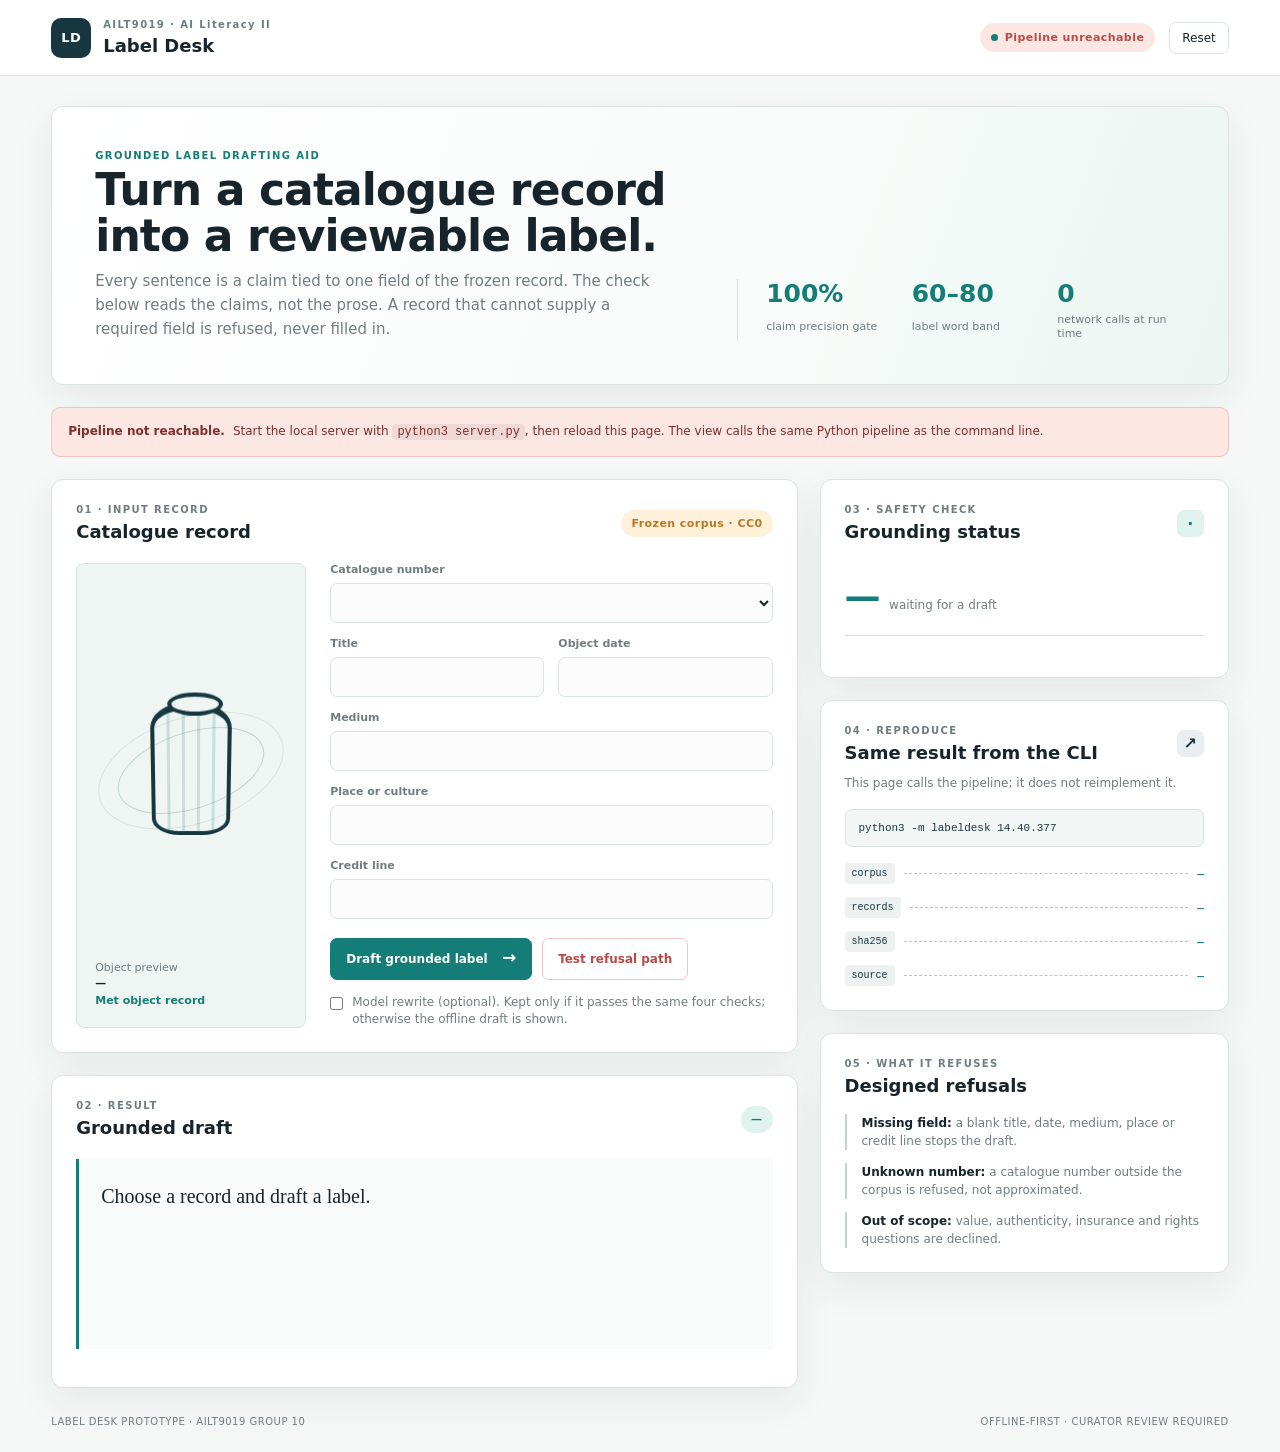
==== commit 7b97b3ab: "Add the guarded model layer, a second museum, and a standalone file The proposal's three should-have" ====
--- a/index.html
+++ b/index.html
@@ -74,6 +74,10 @@
                 <button class="primary-button" type="submit" id="draftButton">Draft grounded label <span>→</span></button>
                 <button class="secondary-button" type="button" id="refusalButton">Test refusal path</button>
               </div>
+              <label class="toggle wide">
+                <input type="checkbox" id="llmToggle" />
+                <span>Model rewrite (optional). Kept only if it passes the same four checks; otherwise the offline draft is shown.</span>
+              </label>
             </form>
           </div>
         </section>
@@ -91,6 +95,7 @@
             <div class="claim-list" id="claimList"></div>
           </div>
           <div class="citation-strip" id="citationStrip"></div>
+          <p class="panel-note" id="modelNote" hidden></p>
         </section>
       </div>
 
@@ -124,6 +129,7 @@
             <div class="port-row"><span class="file-chip">corpus</span><span class="port-line"></span><span class="port-value" id="corpusVersion">—</span></div>
             <div class="port-row"><span class="file-chip">records</span><span class="port-line"></span><span class="port-value" id="corpusCount">—</span></div>
             <div class="port-row"><span class="file-chip">sha256</span><span class="port-line"></span><span class="port-value" id="corpusChecksum">—</span></div>
+            <div class="port-row"><span class="file-chip">source</span><span class="port-line"></span><span class="port-value" id="corpusSource">—</span></div>
           </div>
         </section>
 
--- a/styles.css
+++ b/styles.css
@@ -112,5 +112,8 @@
 .notes-list li { padding-left: 15px; border-left: 2px solid #b7d9d4; color: var(--muted); font-size: 12px; line-height: 1.5; }
 .notes-list b { color: var(--ink); }
 .footer { max-width: 1440px; margin: 0 auto; padding: 0 clamp(20px, 4vw, 58px) 26px; justify-content: space-between; gap: 15px; color: var(--muted); font-size: 10px; letter-spacing: .05em; text-transform: uppercase; }
+.record-form .toggle { display: flex; align-items: flex-start; gap: 9px; color: var(--muted); font-size: 12px; font-weight: 500; line-height: 1.45; }
+.record-form .toggle input[type="checkbox"] { width: 15px; min-height: 0; height: 15px; margin: 2px 0 0; padding: 0; accent-color: var(--teal); }
+#modelNote { margin: 12px 0 0; padding: 9px 12px; border-radius: 8px; background: var(--teal-soft); color: var(--navy); font-size: 12px; line-height: 1.45; }
 @media (max-width: 980px) { .hero { align-items: stretch; flex-direction: column; } .hero-metrics { min-width: 0; padding: 18px 0 0; border-top: 1px solid var(--line); border-left: 0; } .workspace-grid { grid-template-columns: 1fr; } .side-column { grid-template-columns: repeat(2, minmax(0, 1fr)); } .notes-panel { grid-column: 1 / -1; } }
 @media (max-width: 680px) { .topbar { align-items: flex-start; flex-direction: column; } .top-actions { width: 100%; justify-content: space-between; } .record-layout { grid-template-columns: 1fr; } .object-preview { min-height: 220px; } .record-form { grid-template-columns: 1fr; } .side-column { grid-template-columns: 1fr; } .hero-metrics { gap: 10px; } .label-text { font-size: 17px; } .footer { align-items: flex-start; flex-direction: column; } }
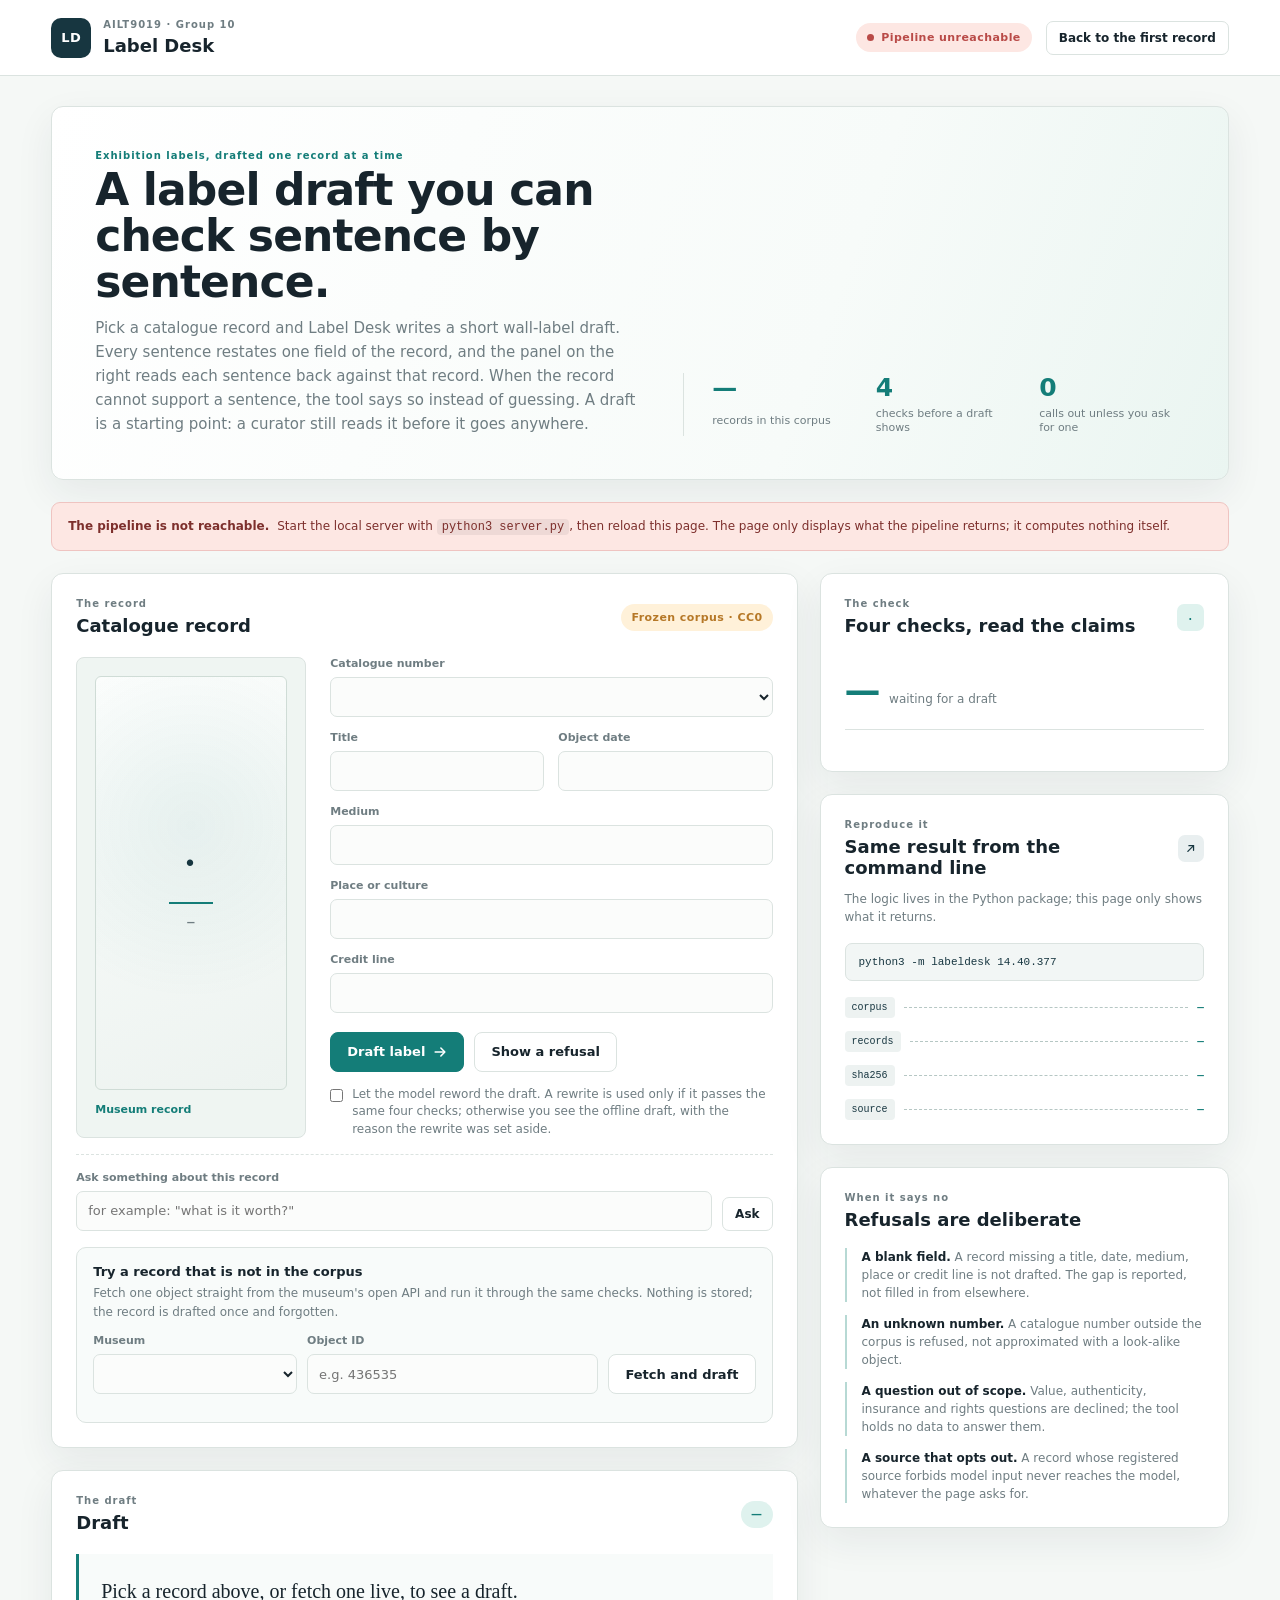
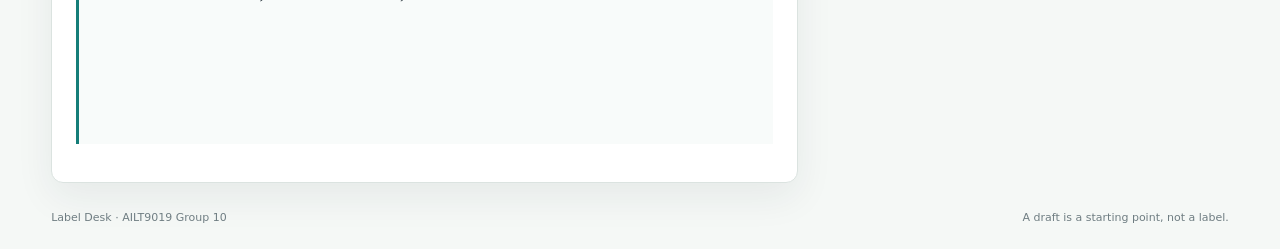
==== commit 11c475d0: "add sth let api in" ====
--- a/index.html
+++ b/index.html
@@ -3,8 +3,8 @@
 <head>
   <meta charset="UTF-8" />
   <meta name="viewport" content="width=device-width, initial-scale=1.0" />
-  <meta name="description" content="Label Desk: grounded exhibition label drafting aid" />
-  <title>Label Desk | Grounded exhibition labels</title>
+  <meta name="description" content="Label Desk: cited exhibition label drafts, checked against the catalogue record they came from" />
+  <title>Label Desk</title>
   <link rel="stylesheet" href="styles.css" />
 </head>
 <body>
@@ -12,36 +12,38 @@
     <div class="brand-wrap">
       <div class="brand-mark">LD</div>
       <div>
-        <p class="eyebrow">AILT9019 · AI Literacy II</p>
+        <p class="eyebrow">AILT9019 · Group 10</p>
         <h1>Label Desk</h1>
       </div>
     </div>
     <div class="top-actions">
       <span class="status-pill" id="serverStatus"><span class="status-dot"></span>Connecting</span>
-      <button class="ghost-button" id="resetButton" type="button">Reset</button>
+      <button class="ghost-button" id="resetButton" type="button">Back to the first record</button>
     </div>
   </header>
 
   <main class="app-shell">
     <section class="hero panel">
       <div>
-        <p class="eyebrow accent">GROUNDED LABEL DRAFTING AID</p>
-        <h2>Turn a catalogue record into a reviewable label.</h2>
+        <p class="eyebrow accent">Exhibition labels, drafted one record at a time</p>
+        <h2>A label draft you can check sentence by sentence.</h2>
         <p class="hero-copy">
-          Every sentence is a claim tied to one field of the frozen record. The check below reads the
-          claims, not the prose. A record that cannot supply a required field is refused, never filled in.
+          Pick a catalogue record and Label Desk writes a short wall-label draft. Every sentence
+          restates one field of the record, and the panel on the right reads each sentence back
+          against that record. When the record cannot support a sentence, the tool says so instead
+          of guessing. A draft is a starting point: a curator still reads it before it goes anywhere.
         </p>
       </div>
       <div class="hero-metrics">
-        <div><strong>100%</strong><span>claim precision gate</span></div>
-        <div><strong>60–80</strong><span>label word band</span></div>
-        <div><strong>0</strong><span>network calls at run time</span></div>
+        <div><strong id="metricRecords">—</strong><span>records in this corpus</span></div>
+        <div><strong>4</strong><span>checks before a draft shows</span></div>
+        <div><strong>0</strong><span>calls out unless you ask for one</span></div>
       </div>
     </section>
 
     <div class="banner" id="banner" hidden>
-      <b>Pipeline not reachable.</b>
-      <span>Start the local server with <code>python3 server.py</code>, then reload this page. The view calls the same Python pipeline as the command line.</span>
+      <b>The pipeline is not reachable.</b>
+      <span>Start the local server with <code>python3 server.py</code>, then reload this page. The page only displays what the pipeline returns; it computes nothing itself.</span>
     </div>
 
     <section class="workspace-grid">
@@ -49,18 +51,20 @@
         <section class="panel record-panel">
           <div class="section-heading">
             <div>
-              <p class="eyebrow">01 · INPUT RECORD</p>
+              <p class="eyebrow">The record</p>
               <h3>Catalogue record</h3>
             </div>
-            <span class="source-badge">Frozen corpus · CC0</span>
+            <span class="source-badge" id="sourceBadge">Frozen corpus · CC0</span>
           </div>
           <div class="record-layout">
             <div class="object-preview">
-              <div class="object-orbit"><div class="object-vase"></div></div>
+              <div class="object-plate">
+                <span class="plate-initials" id="plateInitials">·</span>
+                <span class="plate-rule"></span>
+                <span class="plate-number" id="previewNumber">—</span>
+              </div>
               <span class="object-caption">
-                Object preview<br />
-                <b id="previewNumber">—</b><br />
-                <a id="sourceLink" href="#" target="_blank" rel="noopener">Met object record</a>
+                <a id="sourceLink" href="#" target="_blank" rel="noopener">Museum record</a>
               </span>
             </div>
             <form id="recordForm" class="record-form">
@@ -71,27 +75,63 @@
               <label class="wide">Place or culture<input id="fieldCulture" readonly /></label>
               <label class="wide">Credit line<input id="fieldCredit" readonly /></label>
               <div class="form-actions">
-                <button class="primary-button" type="submit" id="draftButton">Draft grounded label <span>→</span></button>
-                <button class="secondary-button" type="button" id="refusalButton">Test refusal path</button>
+                <button class="primary-button" type="submit" id="draftButton">
+                  <span class="button-label">Draft label</span>
+                  <span class="button-icon" data-icon="arrow-right"></span>
+                </button>
+                <button class="secondary-button" type="button" id="refusalButton">Show a refusal</button>
               </div>
               <label class="toggle wide">
                 <input type="checkbox" id="llmToggle" />
-                <span>Model rewrite (optional). Kept only if it passes the same four checks; otherwise the offline draft is shown.</span>
+                <span>Let the model reword the draft. A rewrite is used only if it passes the same
+                four checks; otherwise you see the offline draft, with the reason the rewrite was
+                set aside.</span>
               </label>
             </form>
           </div>
+
+          <div class="ask-row">
+            <label class="probe">
+              Ask something about this record
+              <input id="askInput" placeholder='for example: "what is it worth?"' autocomplete="off" />
+            </label>
+            <button class="ghost-button" type="button" id="askButton">Ask</button>
+          </div>
+
+          <div class="fetch-box">
+            <div class="fetch-head">
+              <h4>Try a record that is not in the corpus</h4>
+              <p>
+                Fetch one object straight from the museum's open API and run it through the same
+                checks. Nothing is stored; the record is drafted once and forgotten.
+              </p>
+            </div>
+            <div class="fetch-row">
+              <label class="probe">
+                Museum
+                <select id="liveProvider"></select>
+              </label>
+              <label class="probe probe-grow">
+                Object ID
+                <input id="liveObjectId" inputmode="numeric" placeholder="e.g. 436535" autocomplete="off" />
+              </label>
+              <button class="secondary-button" type="button" id="liveFetchButton">Fetch and draft</button>
+            </div>
+            <div class="fetch-examples" id="liveExamples"></div>
+            <p class="fetch-status" id="liveStatus" hidden></p>
+          </div>
         </section>
 
         <section class="panel output-panel" aria-live="polite">
           <div class="section-heading">
             <div>
-              <p class="eyebrow">02 · RESULT</p>
-              <h3 id="resultTitle">Grounded draft</h3>
+              <p class="eyebrow">The draft</p>
+              <h3 id="resultTitle">Draft</h3>
             </div>
             <span class="result-status drafted" id="resultStatus">—</span>
           </div>
           <div class="result-card" id="resultCard">
-            <p class="label-text" id="labelText">Choose a record and draft a label.</p>
+            <p class="label-text" id="labelText">Pick a record above, or fetch one live, to see a draft.</p>
             <div class="claim-list" id="claimList"></div>
           </div>
           <div class="citation-strip" id="citationStrip"></div>
@@ -103,8 +143,8 @@
         <section class="panel check-panel">
           <div class="section-heading compact">
             <div>
-              <p class="eyebrow">03 · SAFETY CHECK</p>
-              <h3>Grounding status</h3>
+              <p class="eyebrow">The check</p>
+              <h3>Four checks, read the claims</h3>
             </div>
             <span class="shield" id="shield">·</span>
           </div>
@@ -118,12 +158,12 @@
         <section class="panel ports-panel">
           <div class="section-heading compact">
             <div>
-              <p class="eyebrow">04 · REPRODUCE</p>
-              <h3>Same result from the CLI</h3>
-            </div>
-            <span class="link-icon">↗</span>
-          </div>
-          <p class="panel-note">This page calls the pipeline; it does not reimplement it.</p>
+              <p class="eyebrow">Reproduce it</p>
+              <h3>Same result from the command line</h3>
+            </div>
+            <span class="link-icon" data-icon="external"></span>
+          </div>
+          <p class="panel-note">The logic lives in the Python package; this page only shows what it returns.</p>
           <div class="code-block" id="commandBlock">python3 -m labeldesk 14.40.377</div>
           <div class="port-list">
             <div class="port-row"><span class="file-chip">corpus</span><span class="port-line"></span><span class="port-value" id="corpusVersion">—</span></div>
@@ -136,14 +176,15 @@
         <section class="panel notes-panel">
           <div class="section-heading compact">
             <div>
-              <p class="eyebrow">05 · WHAT IT REFUSES</p>
-              <h3>Designed refusals</h3>
+              <p class="eyebrow">When it says no</p>
+              <h3>Refusals are deliberate</h3>
             </div>
           </div>
           <ul class="notes-list">
-            <li><b>Missing field:</b> a blank title, date, medium, place or credit line stops the draft.</li>
-            <li><b>Unknown number:</b> a catalogue number outside the corpus is refused, not approximated.</li>
-            <li><b>Out of scope:</b> value, authenticity, insurance and rights questions are declined.</li>
+            <li><b>A blank field.</b> A record missing a title, date, medium, place or credit line is not drafted. The gap is reported, not filled in from elsewhere.</li>
+            <li><b>An unknown number.</b> A catalogue number outside the corpus is refused, not approximated with a look-alike object.</li>
+            <li><b>A question out of scope.</b> Value, authenticity, insurance and rights questions are declined; the tool holds no data to answer them.</li>
+            <li><b>A source that opts out.</b> A record whose registered source forbids model input never reaches the model, whatever the page asks for.</li>
           </ul>
         </section>
       </aside>
@@ -151,8 +192,8 @@
   </main>
 
   <footer class="footer">
-    <span>Label Desk prototype · AILT9019 Group 10</span>
-    <span>Offline-first · curator review required</span>
+    <span>Label Desk · AILT9019 Group 10</span>
+    <span>A draft is a starting point, not a label.</span>
   </footer>
   <script src="app.js"></script>
 </body>
--- a/styles.css
+++ b/styles.css
@@ -6,6 +6,7 @@
   --white: #ffffff;
   --navy: #173640;
   --teal: #147d78;
+  --teal-deep: #0f6661;
   --teal-soft: #dff2ee;
   --amber: #b67827;
   --amber-soft: #fff1d9;
@@ -19,22 +20,22 @@
 body { margin: 0; background: var(--paper); color: var(--ink); min-width: 320px; }
 button, input, select { font: inherit; }
 button { cursor: pointer; }
+button:disabled { cursor: not-allowed; }
 .topbar { min-height: 76px; padding: 16px clamp(20px, 4vw, 58px); background: var(--white); border-bottom: 1px solid var(--line); display: flex; align-items: center; justify-content: space-between; gap: 20px; }
 .brand-wrap, .top-actions, .section-heading, .form-actions, .check-row, .port-row, .footer { display: flex; align-items: center; }
 .brand-wrap { gap: 12px; }
 .brand-mark { width: 40px; height: 40px; border-radius: 10px; display: grid; place-items: center; background: var(--navy); color: #fff; font-size: 13px; font-weight: 800; letter-spacing: .04em; }
-.eyebrow { margin: 0 0 5px; color: var(--muted); font-size: 10px; line-height: 1.2; font-weight: 800; letter-spacing: .14em; }
+.eyebrow { margin: 0 0 5px; color: var(--muted); font-size: 10px; line-height: 1.2; font-weight: 800; letter-spacing: .1em; }
 .eyebrow.accent { color: var(--teal); }
-h1, h2, h3, p { margin-top: 0; }
+h1, h2, h3, h4, p { margin-top: 0; }
 h1 { margin-bottom: 0; font-size: 18px; line-height: 1.1; }
 h2 { max-width: 650px; margin-bottom: 10px; font-size: clamp(27px, 4vw, 44px); line-height: 1.05; letter-spacing: -0.02em; }
 h3 { margin-bottom: 0; font-size: 18px; line-height: 1.2; }
 .top-actions { gap: 14px; }
 .status-pill, .source-badge, .result-status { display: inline-flex; align-items: center; gap: 7px; white-space: nowrap; border-radius: 999px; font-size: 11px; font-weight: 800; letter-spacing: .04em; }
 .status-pill { padding: 8px 11px; color: var(--teal); background: var(--teal-soft); }
-.status-dot { width: 7px; height: 7px; border-radius: 50%; background: var(--teal); }
-.ghost-button, .secondary-button { border: 1px solid var(--line); background: transparent; color: var(--ink); }
-.ghost-button { padding: 8px 12px; border-radius: 7px; font-size: 12px; }
+.status-pill.is-bad { color: var(--red); background: var(--red-soft); }
+.status-dot { width: 7px; height: 7px; border-radius: 50%; background: currentColor; }
 .app-shell { max-width: 1440px; margin: 0 auto; padding: 30px clamp(20px, 4vw, 58px) 28px; }
 .panel { background: var(--white); border: 1px solid var(--line); border-radius: 12px; box-shadow: var(--shadow); }
 .hero { padding: clamp(24px, 4vw, 43px); display: flex; justify-content: space-between; gap: 36px; align-items: flex-end; background: linear-gradient(110deg, #fff 0%, #f7fbf9 65%, #eaf5f1 100%); }
@@ -49,14 +50,13 @@
 .section-heading { justify-content: space-between; gap: 15px; margin-bottom: 20px; }
 .section-heading.compact { margin-bottom: 17px; }
 .source-badge { padding: 7px 10px; color: var(--amber); background: var(--amber-soft); }
+.source-badge.is-live { color: var(--teal); background: var(--teal-soft); }
 .record-layout { display: grid; grid-template-columns: 230px minmax(0, 1fr); gap: 24px; }
-.object-preview { min-height: 310px; padding: 18px; border: 1px solid var(--line); border-radius: 8px; background: #eff5f2; display: flex; flex-direction: column; justify-content: space-between; }
-.object-orbit { position: relative; flex: 1; min-height: 210px; display: grid; place-items: center; }
-.object-orbit::before, .object-orbit::after { content: ""; position: absolute; border: 1px solid #bfd5ce; border-radius: 50%; transform: rotate(-18deg); }
-.object-orbit::before { width: 150px; height: 75px; }
-.object-orbit::after { width: 190px; height: 105px; opacity: .55; }
-.object-vase { position: relative; z-index: 1; width: 80px; height: 132px; border: 4px solid var(--navy); border-top-width: 7px; border-radius: 42% 42% 35% 35% / 18% 18% 13% 13%; background: repeating-linear-gradient(90deg, transparent 0 12px, rgba(20,125,120,.18) 12px 15px); transform: perspective(150px) rotateX(-4deg); }
-.object-vase::before { content: ""; position: absolute; width: 46px; height: 14px; left: 13px; top: -17px; border: 4px solid var(--navy); border-radius: 50%; background: #eff5f2; }
+.object-preview { min-height: 310px; padding: 18px; border: 1px solid var(--line); border-radius: 8px; background: #eff5f2; display: flex; flex-direction: column; justify-content: space-between; gap: 12px; }
+.object-plate { flex: 1; min-height: 210px; border: 1px solid #cfdcd6; border-radius: 6px; background: radial-gradient(circle at 50% 36%, rgba(20, 125, 120, .07), transparent 62%), linear-gradient(160deg, #fbfdfc, #edf3f0); display: grid; place-content: center; justify-items: center; gap: 12px; padding: 18px; text-align: center; }
+.plate-initials { font-family: Georgia, "Times New Roman", serif; font-size: 54px; line-height: 1; color: var(--navy); letter-spacing: .04em; }
+.plate-rule { width: 44px; border-top: 2px solid var(--teal); }
+.plate-number { font-family: ui-monospace, SFMono-Regular, Menlo, monospace; font-size: 12px; font-weight: 700; color: var(--muted); letter-spacing: .06em; }
 .object-caption { color: var(--muted); font-size: 11px; line-height: 1.5; }
 .object-caption b { color: var(--ink); font-weight: 700; }
 .record-form { display: grid; grid-template-columns: repeat(2, minmax(0, 1fr)); gap: 14px; align-content: start; }
@@ -72,12 +72,23 @@
 .code-block { margin-bottom: 16px; padding: 12px 13px; border: 1px solid var(--line); border-radius: 7px; background: #f2f6f5; color: var(--navy); font-family: ui-monospace, SFMono-Regular, Menlo, monospace; font-size: 11px; overflow-x: auto; }
 .object-caption a { color: var(--teal); text-decoration: none; font-weight: 700; }
 .object-caption a:hover { text-decoration: underline; }
-.record-form input:focus { border-color: var(--teal); box-shadow: 0 0 0 3px rgba(20,125,120,.12); }
+.record-form input:focus { border-color: var(--teal); box-shadow: 0 0 0 3px rgba(20, 125, 120, .12); }
 .form-actions { grid-column: 1 / -1; gap: 10px; margin-top: 5px; flex-wrap: wrap; }
-.primary-button, .secondary-button { min-height: 42px; padding: 0 15px; border-radius: 7px; font-weight: 800; font-size: 12px; }
-.primary-button { border: 1px solid var(--teal); background: var(--teal); color: #fff; }
-.primary-button span { margin-left: 10px; font-size: 17px; line-height: 0; }
-.secondary-button { background: #fff; color: var(--red); border-color: #efc4c1; }
+.primary-button, .secondary-button, .ghost-button { position: relative; display: inline-flex; align-items: center; justify-content: center; gap: 8px; min-height: 40px; padding: 0 16px; border-radius: 8px; border: 1px solid transparent; font-weight: 700; font-size: 13px; line-height: 1; transition: background-color .15s ease, border-color .15s ease, color .15s ease, box-shadow .15s ease; }
+.primary-button { background: var(--teal); border-color: var(--teal); color: #fff; }
+.primary-button:hover:not(:disabled) { background: var(--teal-deep); border-color: var(--teal-deep); }
+.primary-button:active:not(:disabled) { background: #0b5651; border-color: #0b5651; }
+.secondary-button { background: #fff; border-color: var(--line); color: var(--ink); }
+.secondary-button:hover:not(:disabled) { border-color: var(--teal); color: var(--teal); }
+.ghost-button { padding: 8px 12px; min-height: 34px; border-radius: 7px; background: transparent; border-color: var(--line); color: var(--ink); font-size: 12px; }
+.ghost-button:hover:not(:disabled) { background: #edf3f1; border-color: #c5d4cf; }
+.primary-button:focus-visible, .secondary-button:focus-visible, .ghost-button:focus-visible, .chip:focus-visible { outline: none; box-shadow: 0 0 0 3px rgba(20, 125, 120, .28); }
+.primary-button:disabled, .secondary-button:disabled, .ghost-button:disabled { opacity: .6; }
+.button-icon { display: inline-flex; width: 14px; height: 14px; }
+.button-icon svg, .link-icon svg, .shield svg, .check-icon svg, .tag-icon svg { width: 100%; height: 100%; }
+.is-loading .button-icon { display: none; }
+.is-loading::before { content: ""; width: 13px; height: 13px; border-radius: 50%; border: 2px solid currentColor; border-top-color: transparent; animation: ld-spin .7s linear infinite; }
+@keyframes ld-spin { to { transform: rotate(360deg); } }
 .result-status { padding: 7px 10px; color: var(--teal); background: var(--teal-soft); }
 .result-status.refused { color: var(--red); background: var(--red-soft); }
 .result-card { min-height: 190px; padding: 22px; border-left: 3px solid var(--teal); background: #f8fbfa; }
@@ -88,14 +99,18 @@
 .claim-tag { color: var(--navy); background: #e7efec; }
 .citation-strip { display: flex; flex-wrap: wrap; gap: 8px; margin-top: 14px; }
 .citation-tag { color: var(--teal); background: var(--teal-soft); }
-.shield, .link-icon { width: 27px; height: 27px; display: grid; place-items: center; border-radius: 7px; color: var(--teal); background: var(--teal-soft); font-weight: 900; }
-.link-icon { color: var(--navy); background: #e9eff0; }
+.tag-icon { display: inline-flex; width: 10px; height: 10px; margin-right: 5px; }
+.shield, .link-icon { width: 27px; height: 27px; display: grid; place-items: center; border-radius: 7px; color: var(--teal); background: var(--teal-soft); }
+.shield { padding: 6px; }
+.shield.is-bad { color: var(--red); background: var(--red-soft); }
+.link-icon { color: var(--navy); background: #e9eff0; padding: 7px; }
 .check-score { padding: 16px 0 18px; border-bottom: 1px solid var(--line); display: flex; align-items: baseline; gap: 10px; }
 .check-score strong { color: var(--teal); font-size: 36px; letter-spacing: -0.04em; }
 .check-score span, .panel-note { color: var(--muted); font-size: 12px; }
 .check-list { display: grid; gap: 14px; padding-top: 17px; }
 .check-row { align-items: flex-start; gap: 10px; }
-.check-icon { flex: 0 0 auto; width: 19px; height: 19px; display: grid; place-items: center; border-radius: 50%; color: #fff; background: var(--teal); font-size: 11px; font-weight: 900; }
+.check-icon { flex: 0 0 auto; width: 19px; height: 19px; display: grid; place-items: center; border-radius: 50%; color: #fff; background: var(--teal); padding: 4px; }
+.check-icon.is-bad { background: var(--red); }
 .check-row b, .check-row small { display: block; }
 .check-row b { margin-bottom: 3px; font-size: 12px; }
 .check-row small { color: var(--muted); font-size: 11px; line-height: 1.35; }
@@ -105,15 +120,27 @@
 .file-chip { flex: 0 0 auto; padding: 5px 7px; border-radius: 4px; background: #edf2f1; color: var(--navy); font-family: ui-monospace, SFMono-Regular, Menlo, monospace; font-size: 10px; }
 .port-line { flex: 1; border-top: 1px dashed #b6c7c4; }
 .port-value { flex: 0 0 auto; color: var(--teal); font-family: ui-monospace, SFMono-Regular, Menlo, monospace; font-size: 11px; font-weight: 800; }
-.inline-suggestion { margin-top: 20px; padding: 13px; border: 1px solid #f0d6a7; border-radius: 7px; background: #fff9ed; }
-.inline-suggestion span { color: var(--amber); font-size: 10px; font-weight: 900; letter-spacing: .1em; text-transform: uppercase; }
-.inline-suggestion p { margin: 6px 0 0; color: #7d5a2a; font-size: 11px; line-height: 1.55; }
 .notes-list { margin: 0; padding: 0; list-style: none; display: grid; gap: 13px; }
 .notes-list li { padding-left: 15px; border-left: 2px solid #b7d9d4; color: var(--muted); font-size: 12px; line-height: 1.5; }
 .notes-list b { color: var(--ink); }
-.footer { max-width: 1440px; margin: 0 auto; padding: 0 clamp(20px, 4vw, 58px) 26px; justify-content: space-between; gap: 15px; color: var(--muted); font-size: 10px; letter-spacing: .05em; text-transform: uppercase; }
+.footer { max-width: 1440px; margin: 0 auto; padding: 0 clamp(20px, 4vw, 58px) 26px; justify-content: space-between; gap: 15px; color: var(--muted); font-size: 11px; }
 .record-form .toggle { display: flex; align-items: flex-start; gap: 9px; color: var(--muted); font-size: 12px; font-weight: 500; line-height: 1.45; }
 .record-form .toggle input[type="checkbox"] { width: 15px; min-height: 0; height: 15px; margin: 2px 0 0; padding: 0; accent-color: var(--teal); }
 #modelNote { margin: 12px 0 0; padding: 9px 12px; border-radius: 8px; background: var(--teal-soft); color: var(--navy); font-size: 12px; line-height: 1.45; }
+.ask-row { display: flex; align-items: flex-end; gap: 10px; margin-top: 16px; padding-top: 16px; border-top: 1px dashed var(--line); }
+.probe { flex: 1; display: grid; gap: 7px; color: var(--muted); font-size: 11px; font-weight: 800; }
+.probe input, .probe select { width: 100%; min-height: 40px; padding: 9px 11px; border: 1px solid var(--line); border-radius: 7px; outline: none; background: #fbfcfb; color: var(--ink); font-size: 13px; font-weight: 500; }
+.probe input:focus, .probe select:focus { border-color: var(--teal); box-shadow: 0 0 0 3px rgba(20, 125, 120, .12); }
+.fetch-box { margin-top: 16px; padding: 16px; border: 1px solid var(--line); border-radius: 10px; background: #f8fbfa; }
+.fetch-head h4 { margin: 0 0 5px; font-size: 13px; }
+.fetch-head p { margin: 0 0 13px; color: var(--muted); font-size: 12px; line-height: 1.55; }
+.fetch-row { display: flex; align-items: flex-end; gap: 10px; flex-wrap: wrap; }
+.fetch-row .probe { flex: 1.4; min-width: 150px; }
+.fetch-row .probe-grow { flex: 2; min-width: 160px; }
+.fetch-examples { display: flex; flex-wrap: wrap; gap: 7px; margin-top: 12px; }
+.chip { padding: 5px 10px; border: 1px solid var(--line); border-radius: 999px; background: #fff; color: var(--muted); font-size: 11px; font-weight: 700; transition: border-color .15s ease, color .15s ease; }
+.chip:hover { border-color: var(--teal); color: var(--teal); }
+.fetch-status { margin: 12px 0 0; padding: 9px 12px; border-radius: 8px; background: var(--red-soft); color: #7d2f2c; font-size: 12px; line-height: 1.45; }
+.fetch-status[hidden] { display: none; }
 @media (max-width: 980px) { .hero { align-items: stretch; flex-direction: column; } .hero-metrics { min-width: 0; padding: 18px 0 0; border-top: 1px solid var(--line); border-left: 0; } .workspace-grid { grid-template-columns: 1fr; } .side-column { grid-template-columns: repeat(2, minmax(0, 1fr)); } .notes-panel { grid-column: 1 / -1; } }
-@media (max-width: 680px) { .topbar { align-items: flex-start; flex-direction: column; } .top-actions { width: 100%; justify-content: space-between; } .record-layout { grid-template-columns: 1fr; } .object-preview { min-height: 220px; } .record-form { grid-template-columns: 1fr; } .side-column { grid-template-columns: 1fr; } .hero-metrics { gap: 10px; } .label-text { font-size: 17px; } .footer { align-items: flex-start; flex-direction: column; } }
+@media (max-width: 680px) { .topbar { align-items: flex-start; flex-direction: column; } .top-actions { width: 100%; justify-content: space-between; } .record-layout { grid-template-columns: 1fr; } .object-preview { min-height: 220px; } .object-plate { min-height: 170px; } .record-form { grid-template-columns: 1fr; } .side-column { grid-template-columns: 1fr; } .hero-metrics { gap: 10px; } .label-text { font-size: 17px; } .footer { align-items: flex-start; flex-direction: column; } .ask-row, .fetch-row { flex-direction: column; align-items: stretch; } }
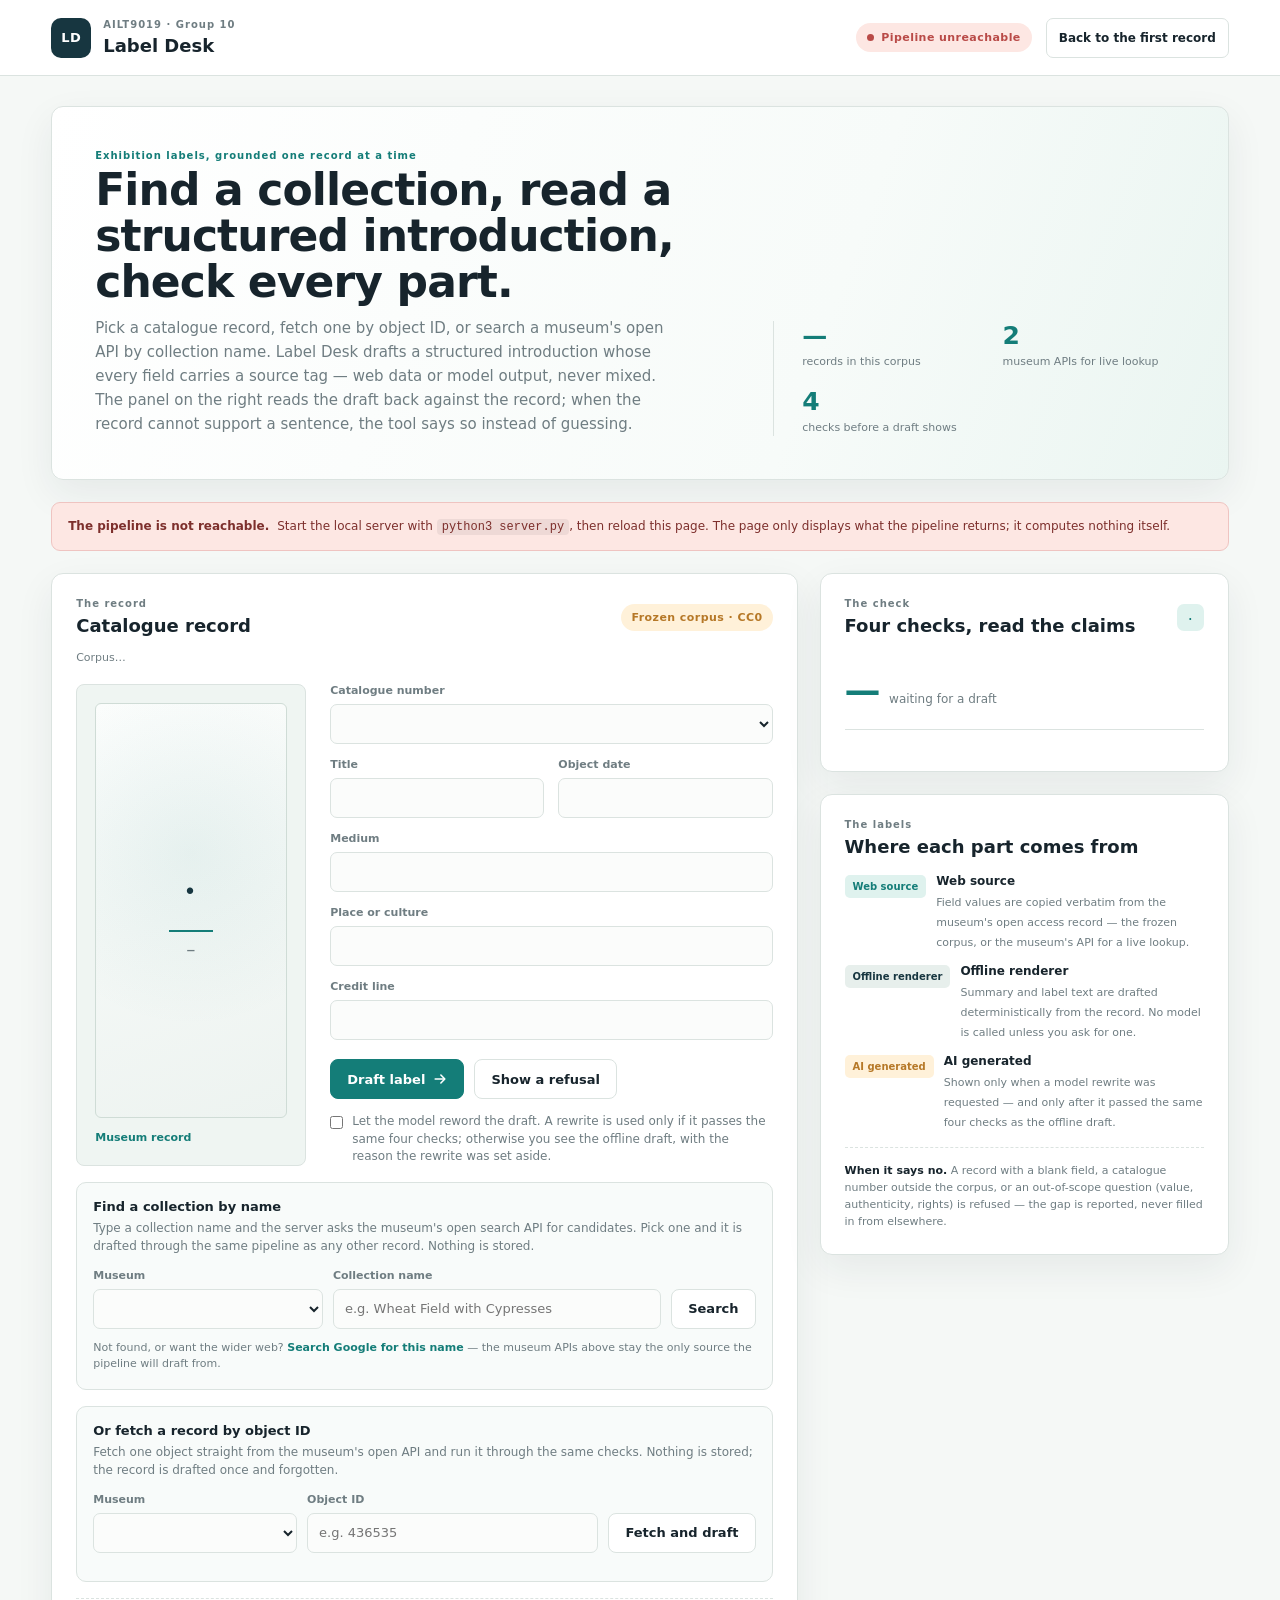
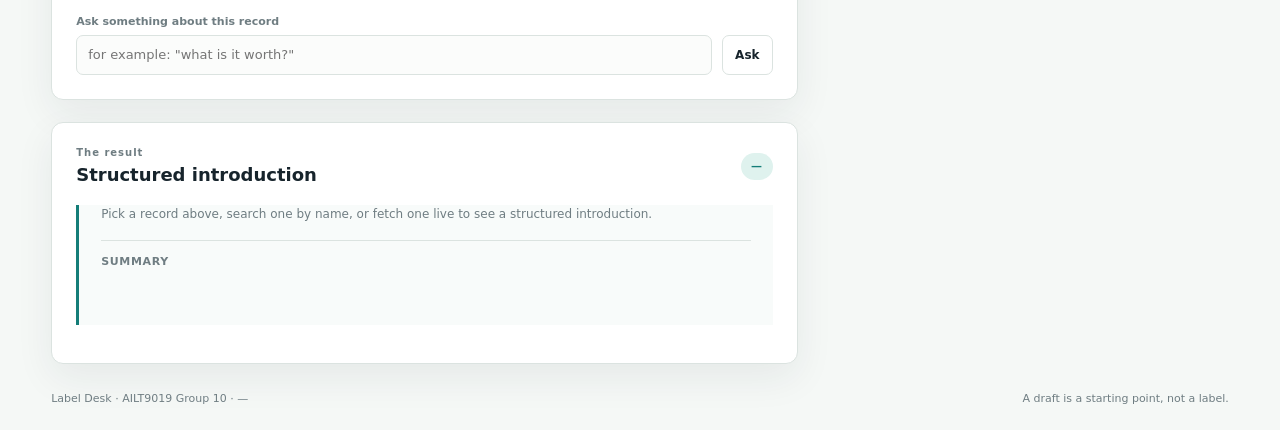
==== commit 8a8bf632: "UI adjusting" ====
--- a/index.html
+++ b/index.html
@@ -3,7 +3,7 @@
 <head>
   <meta charset="UTF-8" />
   <meta name="viewport" content="width=device-width, initial-scale=1.0" />
-  <meta name="description" content="Label Desk: cited exhibition label drafts, checked against the catalogue record they came from" />
+  <meta name="description" content="Label Desk: a grounded exhibition-label desk. Find a collection by name or ID, read a structured introduction, and see which parts came from the web and which from a model." />
   <title>Label Desk</title>
   <link rel="stylesheet" href="styles.css" />
 </head>
@@ -25,19 +25,20 @@
   <main class="app-shell">
     <section class="hero panel">
       <div>
-        <p class="eyebrow accent">Exhibition labels, drafted one record at a time</p>
-        <h2>A label draft you can check sentence by sentence.</h2>
+        <p class="eyebrow accent">Exhibition labels, grounded one record at a time</p>
+        <h2>Find a collection, read a structured introduction, check every part.</h2>
         <p class="hero-copy">
-          Pick a catalogue record and Label Desk writes a short wall-label draft. Every sentence
-          restates one field of the record, and the panel on the right reads each sentence back
-          against that record. When the record cannot support a sentence, the tool says so instead
-          of guessing. A draft is a starting point: a curator still reads it before it goes anywhere.
+          Pick a catalogue record, fetch one by object ID, or search a museum's open
+          API by collection name. Label Desk drafts a structured introduction whose
+          every field carries a source tag — web data or model output, never mixed.
+          The panel on the right reads the draft back against the record; when the
+          record cannot support a sentence, the tool says so instead of guessing.
         </p>
       </div>
       <div class="hero-metrics">
         <div><strong id="metricRecords">—</strong><span>records in this corpus</span></div>
+        <div><strong id="metricMuseums">2</strong><span>museum APIs for live lookup</span></div>
         <div><strong>4</strong><span>checks before a draft shows</span></div>
-        <div><strong>0</strong><span>calls out unless you ask for one</span></div>
       </div>
     </section>
 
@@ -56,6 +57,7 @@
             </div>
             <span class="source-badge" id="sourceBadge">Frozen corpus · CC0</span>
           </div>
+          <p class="provenance-line" id="provenanceLine">Corpus…</p>
           <div class="record-layout">
             <div class="object-preview">
               <div class="object-plate">
@@ -90,6 +92,57 @@
             </form>
           </div>
 
+          <div class="search-box">
+            <div class="search-head">
+              <h4>Find a collection by name</h4>
+              <p>
+                Type a collection name and the server asks the museum's open search API for
+                candidates. Pick one and it is drafted through the same pipeline as any other
+                record. Nothing is stored.
+              </p>
+            </div>
+            <div class="search-row">
+              <label class="probe">
+                Museum
+                <select id="searchProvider"></select>
+              </label>
+              <label class="probe probe-grow">
+                Collection name
+                <input id="nameInput" placeholder="e.g. Wheat Field with Cypresses" autocomplete="off" />
+              </label>
+              <button class="secondary-button" type="button" id="nameSearchButton">Search</button>
+            </div>
+            <p class="search-status" id="nameStatus" hidden></p>
+            <div class="search-results" id="searchResults" hidden></div>
+            <p class="search-note">
+              Not found, or want the wider web? <a id="googleLink" href="https://www.google.com/" target="_blank" rel="noopener">Search Google for this name</a> —
+              the museum APIs above stay the only source the pipeline will draft from.
+            </p>
+          </div>
+
+          <div class="fetch-box">
+            <div class="fetch-head">
+              <h4>Or fetch a record by object ID</h4>
+              <p>
+                Fetch one object straight from the museum's open API and run it through the same
+                checks. Nothing is stored; the record is drafted once and forgotten.
+              </p>
+            </div>
+            <div class="fetch-row">
+              <label class="probe">
+                Museum
+                <select id="liveProvider"></select>
+              </label>
+              <label class="probe probe-grow">
+                Object ID
+                <input id="liveObjectId" inputmode="numeric" placeholder="e.g. 436535" autocomplete="off" />
+              </label>
+              <button class="secondary-button" type="button" id="liveFetchButton">Fetch and draft</button>
+            </div>
+            <div class="fetch-examples" id="liveExamples"></div>
+            <p class="fetch-status" id="liveStatus" hidden></p>
+          </div>
+
           <div class="ask-row">
             <label class="probe">
               Ask something about this record
@@ -97,42 +150,27 @@
             </label>
             <button class="ghost-button" type="button" id="askButton">Ask</button>
           </div>
-
-          <div class="fetch-box">
-            <div class="fetch-head">
-              <h4>Try a record that is not in the corpus</h4>
-              <p>
-                Fetch one object straight from the museum's open API and run it through the same
-                checks. Nothing is stored; the record is drafted once and forgotten.
-              </p>
-            </div>
-            <div class="fetch-row">
-              <label class="probe">
-                Museum
-                <select id="liveProvider"></select>
-              </label>
-              <label class="probe probe-grow">
-                Object ID
-                <input id="liveObjectId" inputmode="numeric" placeholder="e.g. 436535" autocomplete="off" />
-              </label>
-              <button class="secondary-button" type="button" id="liveFetchButton">Fetch and draft</button>
-            </div>
-            <div class="fetch-examples" id="liveExamples"></div>
-            <p class="fetch-status" id="liveStatus" hidden></p>
-          </div>
         </section>
 
         <section class="panel output-panel" aria-live="polite">
           <div class="section-heading">
             <div>
-              <p class="eyebrow">The draft</p>
-              <h3 id="resultTitle">Draft</h3>
+              <p class="eyebrow">The result</p>
+              <h3 id="resultTitle">Structured introduction</h3>
             </div>
             <span class="result-status drafted" id="resultStatus">—</span>
           </div>
           <div class="result-card" id="resultCard">
-            <p class="label-text" id="labelText">Pick a record above, or fetch one live, to see a draft.</p>
-            <div class="claim-list" id="claimList"></div>
+            <p class="panel-note" id="introHint">Pick a record above, search one by name, or fetch one live to see a structured introduction.</p>
+            <div id="introList"></div>
+            <div class="intro-summary" id="introSummary">
+              <div class="intro-subhead">
+                <h4>Summary</h4>
+                <span id="summaryTag"></span>
+              </div>
+              <p class="label-text" id="labelText"></p>
+              <div class="claim-list" id="claimList"></div>
+            </div>
           </div>
           <div class="citation-strip" id="citationStrip"></div>
           <p class="panel-note" id="modelNote" hidden></p>
@@ -155,44 +193,48 @@
           <div class="check-list" id="checkList"></div>
         </section>
 
-        <section class="panel ports-panel">
+        <section class="panel legend-panel">
           <div class="section-heading compact">
             <div>
-              <p class="eyebrow">Reproduce it</p>
-              <h3>Same result from the command line</h3>
-            </div>
-            <span class="link-icon" data-icon="external"></span>
-          </div>
-          <p class="panel-note">The logic lives in the Python package; this page only shows what it returns.</p>
-          <div class="code-block" id="commandBlock">python3 -m labeldesk 14.40.377</div>
-          <div class="port-list">
-            <div class="port-row"><span class="file-chip">corpus</span><span class="port-line"></span><span class="port-value" id="corpusVersion">—</span></div>
-            <div class="port-row"><span class="file-chip">records</span><span class="port-line"></span><span class="port-value" id="corpusCount">—</span></div>
-            <div class="port-row"><span class="file-chip">sha256</span><span class="port-line"></span><span class="port-value" id="corpusChecksum">—</span></div>
-            <div class="port-row"><span class="file-chip">source</span><span class="port-line"></span><span class="port-value" id="corpusSource">—</span></div>
-          </div>
-        </section>
-
-        <section class="panel notes-panel">
-          <div class="section-heading compact">
-            <div>
-              <p class="eyebrow">When it says no</p>
-              <h3>Refusals are deliberate</h3>
-            </div>
-          </div>
-          <ul class="notes-list">
-            <li><b>A blank field.</b> A record missing a title, date, medium, place or credit line is not drafted. The gap is reported, not filled in from elsewhere.</li>
-            <li><b>An unknown number.</b> A catalogue number outside the corpus is refused, not approximated with a look-alike object.</li>
-            <li><b>A question out of scope.</b> Value, authenticity, insurance and rights questions are declined; the tool holds no data to answer them.</li>
-            <li><b>A source that opts out.</b> A record whose registered source forbids model input never reaches the model, whatever the page asks for.</li>
+              <p class="eyebrow">The labels</p>
+              <h3>Where each part comes from</h3>
+            </div>
+          </div>
+          <ul class="legend-list">
+            <li class="legend-row">
+              <span class="source-tag web">Web source</span>
+              <div>
+                <b>Web source</b>
+                <small>Field values are copied verbatim from the museum's open access record — the frozen corpus, or the museum's API for a live lookup.</small>
+              </div>
+            </li>
+            <li class="legend-row">
+              <span class="source-tag offline">Offline renderer</span>
+              <div>
+                <b>Offline renderer</b>
+                <small>Summary and label text are drafted deterministically from the record. No model is called unless you ask for one.</small>
+              </div>
+            </li>
+            <li class="legend-row">
+              <span class="source-tag ai">AI generated</span>
+              <div>
+                <b>AI generated</b>
+                <small>Shown only when a model rewrite was requested — and only after it passed the same four checks as the offline draft.</small>
+              </div>
+            </li>
           </ul>
+          <p class="legend-note">
+            <b>When it says no.</b> A record with a blank field, a catalogue number outside
+            the corpus, or an out-of-scope question (value, authenticity, rights) is refused —
+            the gap is reported, never filled in from elsewhere.
+          </p>
         </section>
       </aside>
     </section>
   </main>
 
   <footer class="footer">
-    <span>Label Desk · AILT9019 Group 10</span>
+    <span>Label Desk · AILT9019 Group 10 · <span id="footerMeta">—</span></span>
     <span>A draft is a starting point, not a label.</span>
   </footer>
   <script src="app.js"></script>
--- a/styles.css
+++ b/styles.css
@@ -1,3 +1,14 @@
+/* Label Desk shared styles, inlined verbatim into the standalone build.
+ *
+ * Layout rules worth keeping in mind when editing:
+ *   - every grid container caps its tracks with minmax(0, ...): a long
+ *     unbreakable string in one card must never push its track past the
+ *     column, because that is what used to blow the right column open;
+ *   - grid and flex children get min-width: 0 for the same reason;
+ *   - the workspace collapses to one column at 1180px, the band where the
+ *     record form used to be squeezed next to the fixed 230px preview.
+ */
+
 :root {
   --ink: #17242c;
   --muted: #6f7d82;
@@ -22,9 +33,9 @@
 button { cursor: pointer; }
 button:disabled { cursor: not-allowed; }
 .topbar { min-height: 76px; padding: 16px clamp(20px, 4vw, 58px); background: var(--white); border-bottom: 1px solid var(--line); display: flex; align-items: center; justify-content: space-between; gap: 20px; }
-.brand-wrap, .top-actions, .section-heading, .form-actions, .check-row, .port-row, .footer { display: flex; align-items: center; }
+.brand-wrap, .top-actions, .section-heading, .form-actions, .check-row, .legend-row, .footer { display: flex; align-items: center; }
 .brand-wrap { gap: 12px; }
-.brand-mark { width: 40px; height: 40px; border-radius: 10px; display: grid; place-items: center; background: var(--navy); color: #fff; font-size: 13px; font-weight: 800; letter-spacing: .04em; }
+.brand-mark { width: 40px; height: 40px; border-radius: 10px; display: grid; place-items: center; background: var(--navy); color: #fff; font-size: 13px; font-weight: 800; letter-spacing: .04em; flex: 0 0 auto; }
 .eyebrow { margin: 0 0 5px; color: var(--muted); font-size: 10px; line-height: 1.2; font-weight: 800; letter-spacing: .1em; }
 .eyebrow.accent { color: var(--teal); }
 h1, h2, h3, h4, p { margin-top: 0; }
@@ -38,20 +49,30 @@
 .status-dot { width: 7px; height: 7px; border-radius: 50%; background: currentColor; }
 .app-shell { max-width: 1440px; margin: 0 auto; padding: 30px clamp(20px, 4vw, 58px) 28px; }
 .panel { background: var(--white); border: 1px solid var(--line); border-radius: 12px; box-shadow: var(--shadow); }
-.hero { padding: clamp(24px, 4vw, 43px); display: flex; justify-content: space-between; gap: 36px; align-items: flex-end; background: linear-gradient(110deg, #fff 0%, #f7fbf9 65%, #eaf5f1 100%); }
+
+/* Hero: wraps instead of squeezing the metrics strip on mid widths. */
+.hero { padding: clamp(24px, 4vw, 43px); display: flex; flex-wrap: wrap; justify-content: space-between; gap: 28px; align-items: flex-end; background: linear-gradient(110deg, #fff 0%, #f7fbf9 65%, #eaf5f1 100%); }
 .hero-copy { max-width: 580px; margin-bottom: 0; color: var(--muted); font-size: 15px; line-height: 1.6; }
-.hero-metrics { min-width: 390px; padding-left: 28px; border-left: 1px solid var(--line); display: grid; grid-template-columns: repeat(3, 1fr); gap: 18px; }
+.hero-metrics { flex: 1 1 380px; min-width: 0; padding-left: 28px; border-left: 1px solid var(--line); display: grid; grid-template-columns: repeat(auto-fit, minmax(130px, 1fr)); gap: 18px; }
 .hero-metrics div { display: grid; gap: 5px; }
 .hero-metrics strong { color: var(--teal); font-size: 25px; }
 .hero-metrics span { color: var(--muted); font-size: 11px; line-height: 1.3; }
+
+/* Workspace: one column well before the record form would get squeezed. */
 .workspace-grid { margin-top: 22px; display: grid; grid-template-columns: minmax(0, 1.55fr) minmax(320px, .85fr); gap: 22px; align-items: start; }
-.main-column, .side-column { display: grid; gap: 22px; }
-.record-panel, .output-panel, .check-panel, .ports-panel, .notes-panel { padding: 24px; }
+.main-column, .side-column { min-width: 0; display: grid; gap: 22px; grid-template-columns: minmax(0, 1fr); }
+.record-panel, .output-panel, .check-panel, .legend-panel { padding: 24px; }
 .section-heading { justify-content: space-between; gap: 15px; margin-bottom: 20px; }
+.section-heading > div { min-width: 0; }
 .section-heading.compact { margin-bottom: 17px; }
 .source-badge { padding: 7px 10px; color: var(--amber); background: var(--amber-soft); }
 .source-badge.is-live { color: var(--teal); background: var(--teal-soft); }
-.record-layout { display: grid; grid-template-columns: 230px minmax(0, 1fr); gap: 24px; }
+
+/* One compact provenance line replaces the old ports panel. */
+.provenance-line { margin: -8px 0 18px; color: var(--muted); font-size: 11px; line-height: 1.6; overflow-wrap: anywhere; }
+.provenance-line code { padding: 1px 5px; border-radius: 4px; background: #edf2f1; font-family: ui-monospace, SFMono-Regular, Menlo, monospace; font-size: 10px; }
+
+.record-layout { display: grid; grid-template-columns: minmax(180px, 230px) minmax(0, 1fr); gap: 24px; }
 .object-preview { min-height: 310px; padding: 18px; border: 1px solid var(--line); border-radius: 8px; background: #eff5f2; display: flex; flex-direction: column; justify-content: space-between; gap: 12px; }
 .object-plate { flex: 1; min-height: 210px; border: 1px solid #cfdcd6; border-radius: 6px; background: radial-gradient(circle at 50% 36%, rgba(20, 125, 120, .07), transparent 62%), linear-gradient(160deg, #fbfdfc, #edf3f0); display: grid; place-content: center; justify-items: center; gap: 12px; padding: 18px; text-align: center; }
 .plate-initials { font-family: Georgia, "Times New Roman", serif; font-size: 54px; line-height: 1; color: var(--navy); letter-spacing: .04em; }
@@ -59,88 +80,149 @@
 .plate-number { font-family: ui-monospace, SFMono-Regular, Menlo, monospace; font-size: 12px; font-weight: 700; color: var(--muted); letter-spacing: .06em; }
 .object-caption { color: var(--muted); font-size: 11px; line-height: 1.5; }
 .object-caption b { color: var(--ink); font-weight: 700; }
+.object-caption a { color: var(--teal); text-decoration: none; font-weight: 700; }
+.object-caption a:hover { text-decoration: underline; }
 .record-form { display: grid; grid-template-columns: repeat(2, minmax(0, 1fr)); gap: 14px; align-content: start; }
 .record-form label { display: grid; gap: 7px; color: var(--muted); font-size: 11px; font-weight: 800; }
-.record-form input { width: 100%; min-height: 40px; padding: 9px 11px; border: 1px solid var(--line); border-radius: 7px; outline: none; color: var(--ink); background: #fbfcfb; font-size: 13px; }
-.record-form select { width: 100%; min-height: 40px; padding: 9px 11px; border: 1px solid var(--line); border-radius: 7px; outline: none; color: var(--ink); background: #fbfcfb; font-size: 13px; }
+.record-form input, .record-form select { width: 100%; min-height: 40px; padding: 9px 11px; border: 1px solid var(--line); border-radius: 7px; outline: none; color: var(--ink); background: #fbfcfb; font-size: 13px; }
 .record-form input[readonly] { color: #33454e; cursor: default; }
 .record-form input.missing { color: var(--red); background: var(--red-soft); border-color: #efc4c1; font-style: italic; }
 .record-form label.wide { grid-column: 1 / -1; }
+.record-form input:focus, .record-form select:focus { border-color: var(--teal); box-shadow: 0 0 0 3px rgba(20, 125, 120, .12); }
 .banner { margin-top: 22px; padding: 14px 16px; border: 1px solid #efc4c1; border-radius: 9px; background: var(--red-soft); color: #7d2f2c; font-size: 12px; line-height: 1.55; display: flex; gap: 8px; flex-wrap: wrap; }
 .banner[hidden] { display: none; }
 .banner code { padding: 1px 5px; border-radius: 4px; background: rgba(0, 0, 0, .06); font-family: ui-monospace, SFMono-Regular, Menlo, monospace; }
-.code-block { margin-bottom: 16px; padding: 12px 13px; border: 1px solid var(--line); border-radius: 7px; background: #f2f6f5; color: var(--navy); font-family: ui-monospace, SFMono-Regular, Menlo, monospace; font-size: 11px; overflow-x: auto; }
-.object-caption a { color: var(--teal); text-decoration: none; font-weight: 700; }
-.object-caption a:hover { text-decoration: underline; }
-.record-form input:focus { border-color: var(--teal); box-shadow: 0 0 0 3px rgba(20, 125, 120, .12); }
 .form-actions { grid-column: 1 / -1; gap: 10px; margin-top: 5px; flex-wrap: wrap; }
+
+/* Buttons share one height so rows of inputs align on their bottoms. */
 .primary-button, .secondary-button, .ghost-button { position: relative; display: inline-flex; align-items: center; justify-content: center; gap: 8px; min-height: 40px; padding: 0 16px; border-radius: 8px; border: 1px solid transparent; font-weight: 700; font-size: 13px; line-height: 1; transition: background-color .15s ease, border-color .15s ease, color .15s ease, box-shadow .15s ease; }
 .primary-button { background: var(--teal); border-color: var(--teal); color: #fff; }
 .primary-button:hover:not(:disabled) { background: var(--teal-deep); border-color: var(--teal-deep); }
 .primary-button:active:not(:disabled) { background: #0b5651; border-color: #0b5651; }
 .secondary-button { background: #fff; border-color: var(--line); color: var(--ink); }
 .secondary-button:hover:not(:disabled) { border-color: var(--teal); color: var(--teal); }
-.ghost-button { padding: 8px 12px; min-height: 34px; border-radius: 7px; background: transparent; border-color: var(--line); color: var(--ink); font-size: 12px; }
+.ghost-button { padding: 8px 12px; min-height: 40px; border-radius: 7px; background: transparent; border-color: var(--line); color: var(--ink); font-size: 12px; }
 .ghost-button:hover:not(:disabled) { background: #edf3f1; border-color: #c5d4cf; }
-.primary-button:focus-visible, .secondary-button:focus-visible, .ghost-button:focus-visible, .chip:focus-visible { outline: none; box-shadow: 0 0 0 3px rgba(20, 125, 120, .28); }
+.primary-button:focus-visible, .secondary-button:focus-visible, .ghost-button:focus-visible, .chip:focus-visible, .result-candidate:focus-visible { outline: none; box-shadow: 0 0 0 3px rgba(20, 125, 120, .28); }
 .primary-button:disabled, .secondary-button:disabled, .ghost-button:disabled { opacity: .6; }
 .button-icon { display: inline-flex; width: 14px; height: 14px; }
-.button-icon svg, .link-icon svg, .shield svg, .check-icon svg, .tag-icon svg { width: 100%; height: 100%; }
+.button-icon svg, .shield svg, .check-icon svg, .tag-icon svg { width: 100%; height: 100%; }
 .is-loading .button-icon { display: none; }
 .is-loading::before { content: ""; width: 13px; height: 13px; border-radius: 50%; border: 2px solid currentColor; border-top-color: transparent; animation: ld-spin .7s linear infinite; }
 @keyframes ld-spin { to { transform: rotate(360deg); } }
+
 .result-status { padding: 7px 10px; color: var(--teal); background: var(--teal-soft); }
 .result-status.refused { color: var(--red); background: var(--red-soft); }
-.result-card { min-height: 190px; padding: 22px; border-left: 3px solid var(--teal); background: #f8fbfa; }
+.result-card { min-height: 120px; padding: 6px 22px 22px; border-left: 3px solid var(--teal); background: #f8fbfa; border-radius: 0 0 0 0; }
 .result-card.refused { border-left-color: var(--red); background: #fff9f8; }
-.label-text { margin-bottom: 20px; font-family: Georgia, serif; font-size: 20px; line-height: 1.55; }
+
+/* Structured introduction: one row per field, each with its source tag. */
+.intro-row { display: grid; grid-template-columns: 130px minmax(0, 1fr) auto; gap: 12px; align-items: baseline; padding: 10px 0; border-bottom: 1px dashed var(--line); }
+.intro-row:last-of-type { border-bottom: none; }
+.intro-key { color: var(--muted); font-size: 10px; font-weight: 800; letter-spacing: .06em; text-transform: uppercase; }
+.intro-value { min-width: 0; font-size: 13px; line-height: 1.5; overflow-wrap: anywhere; }
+.intro-value.is-missing { color: var(--red); font-style: italic; }
+.intro-summary { margin-top: 14px; padding-top: 14px; border-top: 1px solid var(--line); }
+.intro-subhead { display: flex; align-items: center; justify-content: space-between; gap: 12px; margin-bottom: 12px; }
+.intro-subhead h4 { margin: 0; font-size: 11px; font-weight: 800; letter-spacing: .06em; text-transform: uppercase; color: var(--muted); }
+.label-text { margin-bottom: 16px; font-family: Georgia, serif; font-size: 19px; line-height: 1.55; }
 .claim-list { display: flex; flex-wrap: wrap; gap: 7px; }
-.claim-tag, .citation-tag { display: inline-flex; align-items: center; padding: 6px 8px; border-radius: 5px; font-size: 10px; font-weight: 800; }
+.claim-tag, .citation-tag, .source-tag { display: inline-flex; align-items: center; padding: 6px 8px; border-radius: 5px; font-size: 10px; font-weight: 800; white-space: nowrap; }
 .claim-tag { color: var(--navy); background: #e7efec; }
 .citation-strip { display: flex; flex-wrap: wrap; gap: 8px; margin-top: 14px; }
 .citation-tag { color: var(--teal); background: var(--teal-soft); }
-.tag-icon { display: inline-flex; width: 10px; height: 10px; margin-right: 5px; }
-.shield, .link-icon { width: 27px; height: 27px; display: grid; place-items: center; border-radius: 7px; color: var(--teal); background: var(--teal-soft); }
-.shield { padding: 6px; }
+.tag-icon { display: inline-flex; width: 10px; height: 10px; margin-right: 5px; flex: 0 0 auto; }
+
+/* Source tags: the page's contract for telling web data from AI output. */
+.source-tag.web { color: var(--teal); background: var(--teal-soft); }
+.source-tag.offline { color: var(--navy); background: #e7efec; }
+.source-tag.ai { color: var(--amber); background: var(--amber-soft); }
+.source-tag.refused { color: var(--red); background: var(--red-soft); }
+
+.shield { width: 27px; height: 27px; flex: 0 0 auto; display: grid; place-items: center; border-radius: 7px; color: var(--teal); background: var(--teal-soft); padding: 6px; }
 .shield.is-bad { color: var(--red); background: var(--red-soft); }
-.link-icon { color: var(--navy); background: #e9eff0; padding: 7px; }
 .check-score { padding: 16px 0 18px; border-bottom: 1px solid var(--line); display: flex; align-items: baseline; gap: 10px; }
 .check-score strong { color: var(--teal); font-size: 36px; letter-spacing: -0.04em; }
 .check-score span, .panel-note { color: var(--muted); font-size: 12px; }
-.check-list { display: grid; gap: 14px; padding-top: 17px; }
+.check-list { display: grid; grid-template-columns: minmax(0, 1fr); gap: 14px; padding-top: 17px; }
 .check-row { align-items: flex-start; gap: 10px; }
+.check-row > div { min-width: 0; }
 .check-icon { flex: 0 0 auto; width: 19px; height: 19px; display: grid; place-items: center; border-radius: 50%; color: #fff; background: var(--teal); padding: 4px; }
 .check-icon.is-bad { background: var(--red); }
 .check-row b, .check-row small { display: block; }
 .check-row b { margin-bottom: 3px; font-size: 12px; }
 .check-row small { color: var(--muted); font-size: 11px; line-height: 1.35; }
-.panel-note { margin: -6px 0 17px; line-height: 1.5; }
-.port-list { display: grid; gap: 13px; }
-.port-row { gap: 9px; min-width: 0; }
-.file-chip { flex: 0 0 auto; padding: 5px 7px; border-radius: 4px; background: #edf2f1; color: var(--navy); font-family: ui-monospace, SFMono-Regular, Menlo, monospace; font-size: 10px; }
-.port-line { flex: 1; border-top: 1px dashed #b6c7c4; }
-.port-value { flex: 0 0 auto; color: var(--teal); font-family: ui-monospace, SFMono-Regular, Menlo, monospace; font-size: 11px; font-weight: 800; }
-.notes-list { margin: 0; padding: 0; list-style: none; display: grid; gap: 13px; }
-.notes-list li { padding-left: 15px; border-left: 2px solid #b7d9d4; color: var(--muted); font-size: 12px; line-height: 1.5; }
-.notes-list b { color: var(--ink); }
-.footer { max-width: 1440px; margin: 0 auto; padding: 0 clamp(20px, 4vw, 58px) 26px; justify-content: space-between; gap: 15px; color: var(--muted); font-size: 11px; }
+.panel-note { margin: -6px 0 17px; line-height: 1.5; overflow-wrap: anywhere; }
+
+/* Legend: what each source tag on the page means. */
+.legend-list { margin: 0; padding: 0; list-style: none; display: grid; gap: 13px; }
+.legend-row { align-items: flex-start; gap: 10px; }
+.legend-row .source-tag { flex: 0 0 auto; margin-top: 1px; }
+.legend-row div { min-width: 0; }
+.legend-row b { display: block; margin-bottom: 3px; font-size: 12px; }
+.legend-row small { color: var(--muted); font-size: 11px; line-height: 1.45; }
+.legend-note { margin: 16px 0 0; padding-top: 14px; border-top: 1px dashed var(--line); color: var(--muted); font-size: 11px; line-height: 1.55; }
+.legend-note b { color: var(--ink); }
+
+/* Search-by-name box: same shape as the object-ID fetch box. */
+.search-box, .fetch-box { margin-top: 16px; padding: 16px; border: 1px solid var(--line); border-radius: 10px; background: #f8fbfa; }
+.search-head h4, .fetch-head h4 { margin: 0 0 5px; font-size: 13px; }
+.search-head p, .fetch-head p { margin: 0 0 13px; color: var(--muted); font-size: 12px; line-height: 1.55; }
+.search-row, .fetch-row { display: flex; align-items: flex-end; gap: 10px; flex-wrap: wrap; }
+.search-row .probe, .fetch-row .probe { flex: 1.4; min-width: 150px; }
+.search-row .probe-grow, .fetch-row .probe-grow { flex: 2; min-width: 170px; }
+.search-note { margin: 11px 0 0; color: var(--muted); font-size: 11px; line-height: 1.5; }
+.search-note a, .google-link { color: var(--teal); font-weight: 700; text-decoration: none; }
+.search-note a:hover, .google-link:hover { text-decoration: underline; }
+.search-status, .fetch-status { margin: 12px 0 0; padding: 9px 12px; border-radius: 8px; background: var(--red-soft); color: #7d2f2c; font-size: 12px; line-height: 1.45; overflow-wrap: anywhere; }
+.search-status.is-empty { background: var(--amber-soft); color: #7a5218; }
+.search-status[hidden], .fetch-status[hidden] { display: none; }
+.search-results { display: grid; grid-template-columns: minmax(0, 1fr); gap: 8px; margin-top: 12px; }
+.search-results[hidden] { display: none; }
+
+/* One candidate card per API hit: click drafts it like any live record. */
+.result-candidate { display: grid; gap: 4px; justify-items: start; width: 100%; padding: 11px 13px; border: 1px solid var(--line); border-radius: 9px; background: #fff; color: var(--ink); text-align: left; transition: border-color .15s ease, box-shadow .15s ease; }
+.result-candidate:hover { border-color: var(--teal); box-shadow: 0 4px 14px rgba(20, 125, 120, .08); }
+.result-candidate b { font-size: 13px; line-height: 1.35; }
+.result-candidate small { color: var(--muted); font-size: 11px; line-height: 1.45; overflow-wrap: anywhere; }
+.result-candidate .source-tag { margin-top: 3px; }
+.fetch-examples { display: flex; flex-wrap: wrap; gap: 7px; margin-top: 12px; }
+.chip { padding: 5px 10px; border: 1px solid var(--line); border-radius: 999px; background: #fff; color: var(--muted); font-size: 11px; font-weight: 700; transition: border-color .15s ease, color .15s ease; }
+.chip:hover { border-color: var(--teal); color: var(--teal); }
+.ask-row { display: flex; align-items: flex-end; gap: 10px; margin-top: 16px; padding-top: 16px; border-top: 1px dashed var(--line); }
+.probe { flex: 1; min-width: 0; display: grid; gap: 7px; color: var(--muted); font-size: 11px; font-weight: 800; }
+.probe input, .probe select { width: 100%; min-height: 40px; padding: 9px 11px; border: 1px solid var(--line); border-radius: 7px; outline: none; background: #fbfcfb; color: var(--ink); font-size: 13px; font-weight: 500; }
+.probe input:focus, .probe select:focus { border-color: var(--teal); box-shadow: 0 0 0 3px rgba(20, 125, 120, .12); }
 .record-form .toggle { display: flex; align-items: flex-start; gap: 9px; color: var(--muted); font-size: 12px; font-weight: 500; line-height: 1.45; }
 .record-form .toggle input[type="checkbox"] { width: 15px; min-height: 0; height: 15px; margin: 2px 0 0; padding: 0; accent-color: var(--teal); }
 #modelNote { margin: 12px 0 0; padding: 9px 12px; border-radius: 8px; background: var(--teal-soft); color: var(--navy); font-size: 12px; line-height: 1.45; }
-.ask-row { display: flex; align-items: flex-end; gap: 10px; margin-top: 16px; padding-top: 16px; border-top: 1px dashed var(--line); }
-.probe { flex: 1; display: grid; gap: 7px; color: var(--muted); font-size: 11px; font-weight: 800; }
-.probe input, .probe select { width: 100%; min-height: 40px; padding: 9px 11px; border: 1px solid var(--line); border-radius: 7px; outline: none; background: #fbfcfb; color: var(--ink); font-size: 13px; font-weight: 500; }
-.probe input:focus, .probe select:focus { border-color: var(--teal); box-shadow: 0 0 0 3px rgba(20, 125, 120, .12); }
-.fetch-box { margin-top: 16px; padding: 16px; border: 1px solid var(--line); border-radius: 10px; background: #f8fbfa; }
-.fetch-head h4 { margin: 0 0 5px; font-size: 13px; }
-.fetch-head p { margin: 0 0 13px; color: var(--muted); font-size: 12px; line-height: 1.55; }
-.fetch-row { display: flex; align-items: flex-end; gap: 10px; flex-wrap: wrap; }
-.fetch-row .probe { flex: 1.4; min-width: 150px; }
-.fetch-row .probe-grow { flex: 2; min-width: 160px; }
-.fetch-examples { display: flex; flex-wrap: wrap; gap: 7px; margin-top: 12px; }
-.chip { padding: 5px 10px; border: 1px solid var(--line); border-radius: 999px; background: #fff; color: var(--muted); font-size: 11px; font-weight: 700; transition: border-color .15s ease, color .15s ease; }
-.chip:hover { border-color: var(--teal); color: var(--teal); }
-.fetch-status { margin: 12px 0 0; padding: 9px 12px; border-radius: 8px; background: var(--red-soft); color: #7d2f2c; font-size: 12px; line-height: 1.45; }
-.fetch-status[hidden] { display: none; }
-@media (max-width: 980px) { .hero { align-items: stretch; flex-direction: column; } .hero-metrics { min-width: 0; padding: 18px 0 0; border-top: 1px solid var(--line); border-left: 0; } .workspace-grid { grid-template-columns: 1fr; } .side-column { grid-template-columns: repeat(2, minmax(0, 1fr)); } .notes-panel { grid-column: 1 / -1; } }
-@media (max-width: 680px) { .topbar { align-items: flex-start; flex-direction: column; } .top-actions { width: 100%; justify-content: space-between; } .record-layout { grid-template-columns: 1fr; } .object-preview { min-height: 220px; } .object-plate { min-height: 170px; } .record-form { grid-template-columns: 1fr; } .side-column { grid-template-columns: 1fr; } .hero-metrics { gap: 10px; } .label-text { font-size: 17px; } .footer { align-items: flex-start; flex-direction: column; } .ask-row, .fetch-row { flex-direction: column; align-items: stretch; } }
+#modelNote[hidden] { display: none; }
+
+/* Footer wraps instead of pushing a long hash across the page. */
+.footer { max-width: 1440px; margin: 0 auto; padding: 0 clamp(20px, 4vw, 58px) 26px; justify-content: space-between; gap: 10px 24px; row-gap: 6px; flex-wrap: wrap; color: var(--muted); font-size: 11px; }
+.footer span { min-width: 0; max-width: 100%; overflow-wrap: anywhere; }
+
+@media (max-width: 1180px) {
+  .workspace-grid { grid-template-columns: minmax(0, 1fr); }
+  .side-column { grid-template-columns: repeat(2, minmax(0, 1fr)); }
+  .legend-panel { grid-column: 1 / -1; }
+}
+@media (max-width: 980px) {
+  .hero { align-items: stretch; flex-direction: column; }
+  .hero-metrics { border-left: 0; padding-left: 0; border-top: 1px solid var(--line); padding-top: 18px; }
+}
+@media (max-width: 680px) {
+  .topbar { align-items: flex-start; flex-direction: column; }
+  .top-actions { width: 100%; justify-content: space-between; }
+  .record-layout { grid-template-columns: minmax(0, 1fr); }
+  .object-preview { min-height: 220px; }
+  .object-plate { min-height: 170px; }
+  .record-form { grid-template-columns: minmax(0, 1fr); }
+  .side-column { grid-template-columns: minmax(0, 1fr); }
+  .hero-metrics { gap: 10px; }
+  .intro-row { grid-template-columns: minmax(0, 1fr); gap: 4px 12px; }
+  .intro-row .source-tag { justify-self: start; }
+  .label-text { font-size: 17px; }
+  .footer { align-items: flex-start; flex-direction: column; }
+  .ask-row, .search-row, .fetch-row { flex-direction: column; align-items: stretch; }
+}
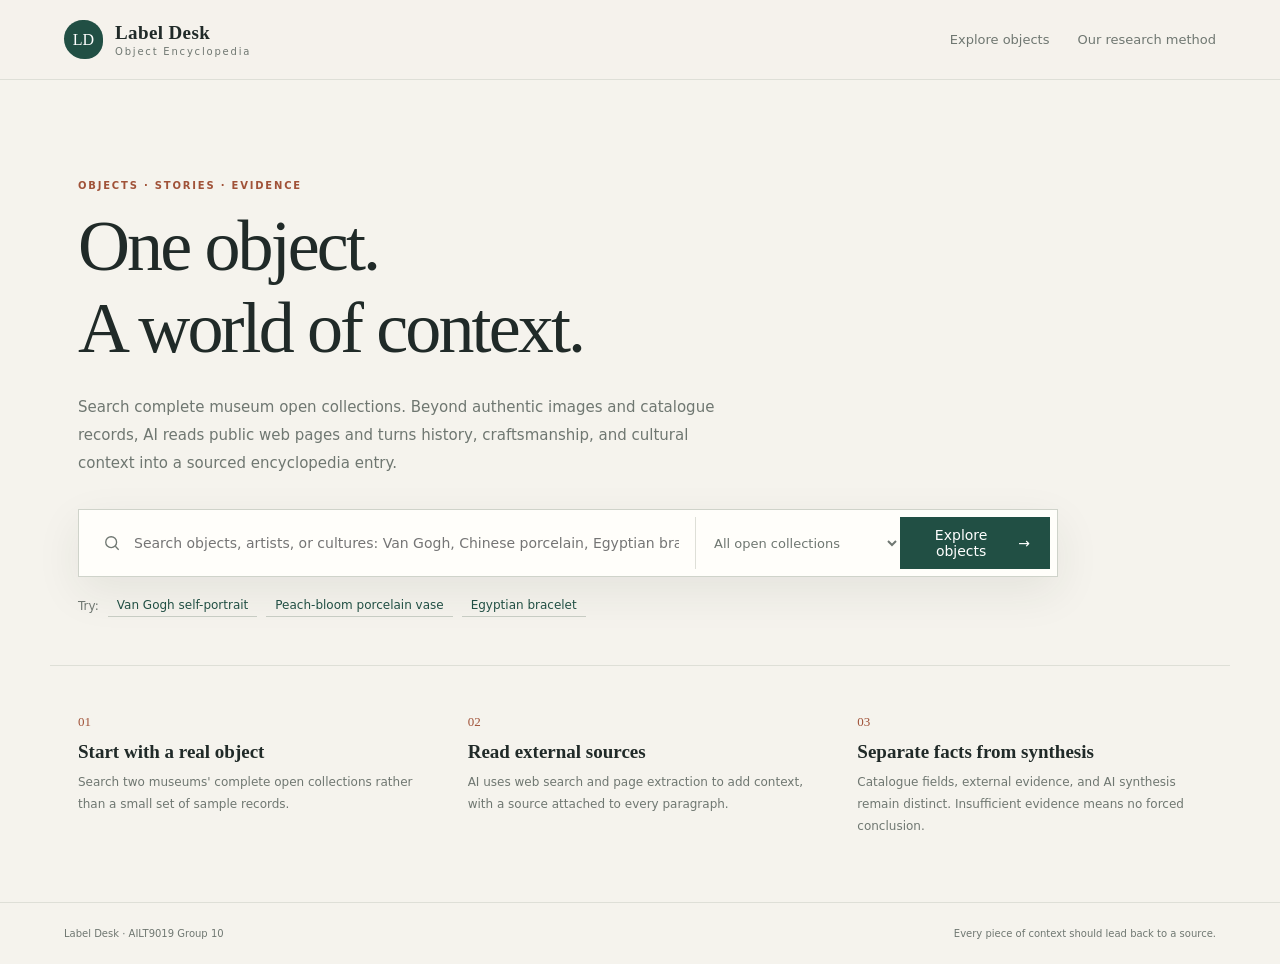
==== commit 76e9ea1a: "make a new index page and trying the website grabbing of APi" ====
--- a/index.html
+++ b/index.html
@@ -3,240 +3,122 @@
 <head>
   <meta charset="UTF-8" />
   <meta name="viewport" content="width=device-width, initial-scale=1.0" />
-  <meta name="description" content="Label Desk: a grounded exhibition-label desk. Find a collection by name or ID, read a structured introduction, and see which parts came from the web and which from a model." />
-  <title>Label Desk</title>
+  <meta name="description" content="Explore an object's image, catalogue record, history, and cultural context through museum open collections and verifiable web sources." />
+  <title>Label Desk · Object Encyclopedia</title>
   <link rel="stylesheet" href="styles.css" />
 </head>
 <body>
-  <header class="topbar">
-    <div class="brand-wrap">
-      <div class="brand-mark">LD</div>
-      <div>
-        <p class="eyebrow">AILT9019 · Group 10</p>
-        <h1>Label Desk</h1>
-      </div>
-    </div>
-    <div class="top-actions">
-      <span class="status-pill" id="serverStatus"><span class="status-dot"></span>Connecting</span>
-      <button class="ghost-button" id="resetButton" type="button">Back to the first record</button>
-    </div>
+  <header class="site-header">
+    <a class="brand" href="./" aria-label="Label Desk home">
+      <span class="brand-seal">LD</span>
+      <span><b>Label Desk</b><small>Object Encyclopedia</small></span>
+    </a>
+    <nav aria-label="Page navigation">
+      <a href="#explore">Explore objects</a>
+      <a href="#methodOverview">Our research method</a>
+    </nav>
   </header>
 
-  <main class="app-shell">
-    <section class="hero panel">
-      <div>
-        <p class="eyebrow accent">Exhibition labels, grounded one record at a time</p>
-        <h2>Find a collection, read a structured introduction, check every part.</h2>
-        <p class="hero-copy">
-          Pick a catalogue record, fetch one by object ID, or search a museum's open
-          API by collection name. Label Desk drafts a structured introduction whose
-          every field carries a source tag — web data or model output, never mixed.
-          The panel on the right reads the draft back against the record; when the
-          record cannot support a sentence, the tool says so instead of guessing.
-        </p>
-      </div>
-      <div class="hero-metrics">
-        <div><strong id="metricRecords">—</strong><span>records in this corpus</span></div>
-        <div><strong id="metricMuseums">2</strong><span>museum APIs for live lookup</span></div>
-        <div><strong>4</strong><span>checks before a draft shows</span></div>
+  <main>
+    <section class="discovery" id="explore">
+      <p class="kicker">OBJECTS · STORIES · EVIDENCE</p>
+      <h1>One object.<br />A world of context.</h1>
+      <p class="discovery-copy">Search complete museum open collections. Beyond authentic images and catalogue records, AI reads public web pages and turns history, craftsmanship, and cultural context into a sourced encyclopedia entry.</p>
+      <form class="discovery-search" id="searchForm">
+        <label class="search-input-wrap">
+          <span class="sr-only">Object name or keywords</span>
+          <svg viewBox="0 0 24 24" aria-hidden="true"><circle cx="11" cy="11" r="6.5"></circle><path d="m16 16 4 4"></path></svg>
+          <input id="searchInput" autocomplete="off" placeholder="Search objects, artists, or cultures: Van Gogh, Chinese porcelain, Egyptian bracelet" />
+        </label>
+        <label class="museum-filter">
+          <span class="sr-only">Collection scope</span>
+          <select id="providerSelect">
+            <option value="all">All open collections</option>
+            <option value="met">The Metropolitan Museum of Art</option>
+            <option value="cleveland">The Cleveland Museum of Art</option>
+          </select>
+        </label>
+        <button class="search-button" type="submit" id="searchButton"><span>Explore objects</span><span aria-hidden="true">→</span></button>
+      </form>
+      <div class="example-searches" aria-label="Example searches">
+        <span>Try:</span>
+        <button type="button" data-query="Van Gogh self portrait">Van Gogh self-portrait</button>
+        <button type="button" data-query="peach bloom vase">Peach-bloom porcelain vase</button>
+        <button type="button" data-query="Egyptian bracelet">Egyptian bracelet</button>
       </div>
     </section>
 
-    <div class="banner" id="banner" hidden>
-      <b>The pipeline is not reachable.</b>
-      <span>Start the local server with <code>python3 server.py</code>, then reload this page. The page only displays what the pipeline returns; it computes nothing itself.</span>
-    </div>
+    <section class="search-section" id="searchSection" hidden aria-live="polite">
+      <div class="section-title-row">
+        <div><p class="kicker">EXPLORE THE COLLECTIONS</p><h2 id="searchHeading">Collection search results</h2></div>
+        <span id="resultCount"></span>
+      </div>
+      <div class="search-message" id="searchMessage" hidden></div>
+      <div class="object-grid" id="searchResults"></div>
+    </section>
 
-    <section class="workspace-grid">
-      <div class="main-column">
-        <section class="panel record-panel">
-          <div class="section-heading">
-            <div>
-              <p class="eyebrow">The record</p>
-              <h3>Catalogue record</h3>
-            </div>
-            <span class="source-badge" id="sourceBadge">Frozen corpus · CC0</span>
-          </div>
-          <p class="provenance-line" id="provenanceLine">Corpus…</p>
-          <div class="record-layout">
-            <div class="object-preview">
-              <div class="object-plate">
-                <span class="plate-initials" id="plateInitials">·</span>
-                <span class="plate-rule"></span>
-                <span class="plate-number" id="previewNumber">—</span>
-              </div>
-              <span class="object-caption">
-                <a id="sourceLink" href="#" target="_blank" rel="noopener">Museum record</a>
-              </span>
-            </div>
-            <form id="recordForm" class="record-form">
-              <label class="wide">Catalogue number<select id="catalogueSelect"></select></label>
-              <label>Title<input id="fieldTitle" readonly /></label>
-              <label>Object date<input id="fieldDate" readonly /></label>
-              <label class="wide">Medium<input id="fieldMedium" readonly /></label>
-              <label class="wide">Place or culture<input id="fieldCulture" readonly /></label>
-              <label class="wide">Credit line<input id="fieldCredit" readonly /></label>
-              <div class="form-actions">
-                <button class="primary-button" type="submit" id="draftButton">
-                  <span class="button-label">Draft label</span>
-                  <span class="button-icon" data-icon="arrow-right"></span>
-                </button>
-                <button class="secondary-button" type="button" id="refusalButton">Show a refusal</button>
-              </div>
-              <label class="toggle wide">
-                <input type="checkbox" id="llmToggle" />
-                <span>Let the model reword the draft. A rewrite is used only if it passes the same
-                four checks; otherwise you see the offline draft, with the reason the rewrite was
-                set aside.</span>
-              </label>
-            </form>
-          </div>
-
-          <div class="search-box">
-            <div class="search-head">
-              <h4>Find a collection by name</h4>
-              <p>
-                Type a collection name and the server asks the museum's open search API for
-                candidates. Pick one and it is drafted through the same pipeline as any other
-                record. Nothing is stored.
-              </p>
-            </div>
-            <div class="search-row">
-              <label class="probe">
-                Museum
-                <select id="searchProvider"></select>
-              </label>
-              <label class="probe probe-grow">
-                Collection name
-                <input id="nameInput" placeholder="e.g. Wheat Field with Cypresses" autocomplete="off" />
-              </label>
-              <button class="secondary-button" type="button" id="nameSearchButton">Search</button>
-            </div>
-            <p class="search-status" id="nameStatus" hidden></p>
-            <div class="search-results" id="searchResults" hidden></div>
-            <p class="search-note">
-              Not found, or want the wider web? <a id="googleLink" href="https://www.google.com/" target="_blank" rel="noopener">Search Google for this name</a> —
-              the museum APIs above stay the only source the pipeline will draft from.
-            </p>
-          </div>
-
-          <div class="fetch-box">
-            <div class="fetch-head">
-              <h4>Or fetch a record by object ID</h4>
-              <p>
-                Fetch one object straight from the museum's open API and run it through the same
-                checks. Nothing is stored; the record is drafted once and forgotten.
-              </p>
-            </div>
-            <div class="fetch-row">
-              <label class="probe">
-                Museum
-                <select id="liveProvider"></select>
-              </label>
-              <label class="probe probe-grow">
-                Object ID
-                <input id="liveObjectId" inputmode="numeric" placeholder="e.g. 436535" autocomplete="off" />
-              </label>
-              <button class="secondary-button" type="button" id="liveFetchButton">Fetch and draft</button>
-            </div>
-            <div class="fetch-examples" id="liveExamples"></div>
-            <p class="fetch-status" id="liveStatus" hidden></p>
-          </div>
-
-          <div class="ask-row">
-            <label class="probe">
-              Ask something about this record
-              <input id="askInput" placeholder='for example: "what is it worth?"' autocomplete="off" />
-            </label>
-            <button class="ghost-button" type="button" id="askButton">Ask</button>
-          </div>
-        </section>
-
-        <section class="panel output-panel" aria-live="polite">
-          <div class="section-heading">
-            <div>
-              <p class="eyebrow">The result</p>
-              <h3 id="resultTitle">Structured introduction</h3>
-            </div>
-            <span class="result-status drafted" id="resultStatus">—</span>
-          </div>
-          <div class="result-card" id="resultCard">
-            <p class="panel-note" id="introHint">Pick a record above, search one by name, or fetch one live to see a structured introduction.</p>
-            <div id="introList"></div>
-            <div class="intro-summary" id="introSummary">
-              <div class="intro-subhead">
-                <h4>Summary</h4>
-                <span id="summaryTag"></span>
-              </div>
-              <p class="label-text" id="labelText"></p>
-              <div class="claim-list" id="claimList"></div>
-            </div>
-          </div>
-          <div class="citation-strip" id="citationStrip"></div>
-          <p class="panel-note" id="modelNote" hidden></p>
-        </section>
+    <section class="article-shell" id="articleShell" hidden aria-live="polite">
+      <div class="article-breadcrumb" id="articleBreadcrumb"></div>
+      <div class="article-hero">
+        <figure class="object-figure">
+          <img id="objectImage" alt="" hidden />
+          <div class="image-empty" id="imageEmpty"><span>LD</span><p>Finding the object image</p></div>
+          <figcaption id="imageCaption"></figcaption>
+        </figure>
+        <div class="article-heading">
+          <p class="kicker" id="articleKind">MUSEUM OBJECT</p>
+          <h2 id="articleTitle"></h2>
+          <p class="article-subtitle" id="articleSubtitle"></p>
+          <div class="article-tags" id="articleTags"></div>
+          <a class="museum-link" id="museumLink" target="_blank" rel="noopener" hidden>View the original museum record <span aria-hidden="true">↗</span></a>
+        </div>
       </div>
 
-      <aside class="side-column">
-        <section class="panel check-panel">
-          <div class="section-heading compact">
-            <div>
-              <p class="eyebrow">The check</p>
-              <h3>Four checks, read the claims</h3>
-            </div>
-            <span class="shield" id="shield">·</span>
+      <div class="article-layout">
+        <article class="article-body">
+          <div class="research-notice" id="researchNotice">
+            <span class="loading-mark" aria-hidden="true"></span>
+            <div><b>Reading relevant sources</b><p>AI will search and read web pages. Only information traceable to an actual source will appear in the article.</p></div>
           </div>
-          <div class="check-score">
-            <strong id="scoreValue">—</strong>
-            <span id="scoreLabel">waiting for a draft</span>
-          </div>
-          <div class="check-list" id="checkList"></div>
-        </section>
+          <p class="article-lead" id="articleLead"></p>
+          <div id="articleSections"></div>
+          <section class="conclusion-card" id="conclusionCard" hidden>
+            <p class="kicker">FROM RECORD TO CONTEXT</p>
+            <h3>How the record became this article</h3>
+            <p id="conclusionText"></p>
+          </section>
+          <section class="references" id="referencesSection" hidden>
+            <h3>References</h3>
+            <p>Numbers correspond to citations in the article. AI summaries are not a substitute for reading the original sources.</p>
+            <ol id="referenceList"></ol>
+          </section>
+        </article>
 
-        <section class="panel legend-panel">
-          <div class="section-heading compact">
-            <div>
-              <p class="eyebrow">The labels</p>
-              <h3>Where each part comes from</h3>
-            </div>
-          </div>
-          <ul class="legend-list">
-            <li class="legend-row">
-              <span class="source-tag web">Web source</span>
-              <div>
-                <b>Web source</b>
-                <small>Field values are copied verbatim from the museum's open access record — the frozen corpus, or the museum's API for a live lookup.</small>
-              </div>
-            </li>
-            <li class="legend-row">
-              <span class="source-tag offline">Offline renderer</span>
-              <div>
-                <b>Offline renderer</b>
-                <small>Summary and label text are drafted deterministically from the record. No model is called unless you ask for one.</small>
-              </div>
-            </li>
-            <li class="legend-row">
-              <span class="source-tag ai">AI generated</span>
-              <div>
-                <b>AI generated</b>
-                <small>Shown only when a model rewrite was requested — and only after it passed the same four checks as the offline draft.</small>
-              </div>
-            </li>
-          </ul>
-          <p class="legend-note">
-            <b>When it says no.</b> A record with a blank field, a catalogue number outside
-            the corpus, or an out-of-scope question (value, authenticity, rights) is refused —
-            the gap is reported, never filled in from elsewhere.
-          </p>
-        </section>
-      </aside>
+        <aside class="article-aside">
+          <section class="fact-card" id="factCard">
+            <p class="kicker">CATALOGUE RECORD</p>
+            <h3>Museum record</h3>
+            <dl id="factList"></dl>
+            <p class="fact-note">Only museum-recorded information appears here. External sources never overwrite these fields.</p>
+          </section>
+          <section class="process-card" id="method">
+            <p class="kicker">RESEARCH NOTES</p>
+            <h3>How AI assembled this article</h3>
+            <p class="process-intro">These are the actual research steps and evidence choices, not the model's internal chain of thought.</p>
+            <ol class="process-list" id="processList"></ol>
+          </section>
+        </aside>
+      </div>
+    </section>
+
+    <section class="method-strip" id="methodOverview">
+      <div><span>01</span><h3>Start with a real object</h3><p>Search two museums' complete open collections rather than a small set of sample records.</p></div>
+      <div><span>02</span><h3>Read external sources</h3><p>AI uses web search and page extraction to add context, with a source attached to every paragraph.</p></div>
+      <div><span>03</span><h3>Separate facts from synthesis</h3><p>Catalogue fields, external evidence, and AI synthesis remain distinct. Insufficient evidence means no forced conclusion.</p></div>
     </section>
   </main>
 
-  <footer class="footer">
-    <span>Label Desk · AILT9019 Group 10 · <span id="footerMeta">—</span></span>
-    <span>A draft is a starting point, not a label.</span>
-  </footer>
+  <footer class="site-footer"><span>Label Desk · AILT9019 Group 10</span><span>Every piece of context should lead back to a source.</span></footer>
   <script src="app.js"></script>
 </body>
 </html>
--- a/styles.css
+++ b/styles.css
@@ -1,228 +1,169 @@
-/* Label Desk shared styles, inlined verbatim into the standalone build.
- *
- * Layout rules worth keeping in mind when editing:
- *   - every grid container caps its tracks with minmax(0, ...): a long
- *     unbreakable string in one card must never push its track past the
- *     column, because that is what used to blow the right column open;
- *   - grid and flex children get min-width: 0 for the same reason;
- *   - the workspace collapses to one column at 1180px, the band where the
- *     record form used to be squeezed next to the fixed 230px preview.
- */
-
 :root {
-  --ink: #17242c;
-  --muted: #6f7d82;
-  --line: #dbe3e0;
-  --paper: #f5f8f6;
-  --white: #ffffff;
-  --navy: #173640;
-  --teal: #147d78;
-  --teal-deep: #0f6661;
-  --teal-soft: #dff2ee;
-  --amber: #b67827;
-  --amber-soft: #fff1d9;
-  --red: #b94a47;
-  --red-soft: #fde7e3;
-  --shadow: 0 14px 38px rgba(22, 49, 56, 0.07);
-  font-family: Inter, ui-sans-serif, system-ui, -apple-system, BlinkMacSystemFont, "Segoe UI", sans-serif;
+  --ink: #202a28;
+  --muted: #6f7771;
+  --line: #dedfd7;
+  --paper: #f5f3ed;
+  --white: #fffefa;
+  --green: #214f44;
+  --green-soft: #e4ece6;
+  --rust: #a05238;
+  --rust-soft: #f2e6dc;
+  --serif: "Iowan Old Style", "Noto Serif CJK SC", "Songti SC", Georgia, serif;
+  font-family: Inter, "PingFang SC", "Microsoft YaHei", system-ui, sans-serif;
+  color: var(--ink);
+  background: var(--paper);
 }
 
 * { box-sizing: border-box; }
-body { margin: 0; background: var(--paper); color: var(--ink); min-width: 320px; }
+html { scroll-behavior: smooth; }
+body { margin: 0; min-width: 320px; }
 button, input, select { font: inherit; }
+button, a { -webkit-tap-highlight-color: transparent; }
 button { cursor: pointer; }
-button:disabled { cursor: not-allowed; }
-.topbar { min-height: 76px; padding: 16px clamp(20px, 4vw, 58px); background: var(--white); border-bottom: 1px solid var(--line); display: flex; align-items: center; justify-content: space-between; gap: 20px; }
-.brand-wrap, .top-actions, .section-heading, .form-actions, .check-row, .legend-row, .footer { display: flex; align-items: center; }
-.brand-wrap { gap: 12px; }
-.brand-mark { width: 40px; height: 40px; border-radius: 10px; display: grid; place-items: center; background: var(--navy); color: #fff; font-size: 13px; font-weight: 800; letter-spacing: .04em; flex: 0 0 auto; }
-.eyebrow { margin: 0 0 5px; color: var(--muted); font-size: 10px; line-height: 1.2; font-weight: 800; letter-spacing: .1em; }
-.eyebrow.accent { color: var(--teal); }
-h1, h2, h3, h4, p { margin-top: 0; }
-h1 { margin-bottom: 0; font-size: 18px; line-height: 1.1; }
-h2 { max-width: 650px; margin-bottom: 10px; font-size: clamp(27px, 4vw, 44px); line-height: 1.05; letter-spacing: -0.02em; }
-h3 { margin-bottom: 0; font-size: 18px; line-height: 1.2; }
-.top-actions { gap: 14px; }
-.status-pill, .source-badge, .result-status { display: inline-flex; align-items: center; gap: 7px; white-space: nowrap; border-radius: 999px; font-size: 11px; font-weight: 800; letter-spacing: .04em; }
-.status-pill { padding: 8px 11px; color: var(--teal); background: var(--teal-soft); }
-.status-pill.is-bad { color: var(--red); background: var(--red-soft); }
-.status-dot { width: 7px; height: 7px; border-radius: 50%; background: currentColor; }
-.app-shell { max-width: 1440px; margin: 0 auto; padding: 30px clamp(20px, 4vw, 58px) 28px; }
-.panel { background: var(--white); border: 1px solid var(--line); border-radius: 12px; box-shadow: var(--shadow); }
+a { color: inherit; }
+img { max-width: 100%; }
+[hidden] { display: none !important; }
+.sr-only { position: absolute; width: 1px; height: 1px; padding: 0; margin: -1px; overflow: hidden; clip: rect(0, 0, 0, 0); white-space: nowrap; border: 0; }
 
-/* Hero: wraps instead of squeezing the metrics strip on mid widths. */
-.hero { padding: clamp(24px, 4vw, 43px); display: flex; flex-wrap: wrap; justify-content: space-between; gap: 28px; align-items: flex-end; background: linear-gradient(110deg, #fff 0%, #f7fbf9 65%, #eaf5f1 100%); }
-.hero-copy { max-width: 580px; margin-bottom: 0; color: var(--muted); font-size: 15px; line-height: 1.6; }
-.hero-metrics { flex: 1 1 380px; min-width: 0; padding-left: 28px; border-left: 1px solid var(--line); display: grid; grid-template-columns: repeat(auto-fit, minmax(130px, 1fr)); gap: 18px; }
-.hero-metrics div { display: grid; gap: 5px; }
-.hero-metrics strong { color: var(--teal); font-size: 25px; }
-.hero-metrics span { color: var(--muted); font-size: 11px; line-height: 1.3; }
+.site-header { height: 80px; padding: 0 clamp(22px, 5vw, 72px); display: flex; align-items: center; justify-content: space-between; border-bottom: 1px solid var(--line); background: rgba(245, 243, 237, .96); }
+.brand { display: flex; align-items: center; gap: 12px; text-decoration: none; }
+.brand-seal { width: 39px; height: 39px; display: grid; place-items: center; background: var(--green); color: #fff; font-family: var(--serif); font-size: 16px; border-radius: 50% 50% 46% 54%; }
+.brand b, .brand small { display: block; }
+.brand b { font-family: var(--serif); font-size: 19px; letter-spacing: .02em; }
+.brand small { margin-top: 2px; color: var(--muted); font-size: 10px; letter-spacing: .18em; }
+.site-header nav { display: flex; gap: 28px; }
+.site-header nav a { color: var(--muted); text-decoration: none; font-size: 13px; }
+.site-header nav a:hover { color: var(--green); }
 
-/* Workspace: one column well before the record form would get squeezed. */
-.workspace-grid { margin-top: 22px; display: grid; grid-template-columns: minmax(0, 1.55fr) minmax(320px, .85fr); gap: 22px; align-items: start; }
-.main-column, .side-column { min-width: 0; display: grid; gap: 22px; grid-template-columns: minmax(0, 1fr); }
-.record-panel, .output-panel, .check-panel, .legend-panel { padding: 24px; }
-.section-heading { justify-content: space-between; gap: 15px; margin-bottom: 20px; }
-.section-heading > div { min-width: 0; }
-.section-heading.compact { margin-bottom: 17px; }
-.source-badge { padding: 7px 10px; color: var(--amber); background: var(--amber-soft); }
-.source-badge.is-live { color: var(--teal); background: var(--teal-soft); }
+.discovery { max-width: 1180px; margin: 0 auto; padding: clamp(54px, 8vw, 100px) 28px 48px; }
+.kicker { margin: 0 0 14px; color: var(--rust); font-size: 10px; font-weight: 750; letter-spacing: .18em; }
+.discovery h1 { max-width: 760px; margin: 0; font-family: var(--serif); font-size: clamp(42px, 6vw, 72px); font-weight: 500; line-height: 1.14; letter-spacing: -.04em; }
+.discovery-copy { max-width: 670px; margin: 25px 0 32px; color: var(--muted); font-size: 15px; line-height: 1.85; }
+.discovery-search { display: grid; grid-template-columns: minmax(0, 1fr) 205px 150px; max-width: 980px; padding: 7px; background: var(--white); border: 1px solid #cfd3ca; box-shadow: 0 15px 45px rgba(42, 55, 44, .08); }
+.search-input-wrap { position: relative; display: flex; align-items: center; min-width: 0; }
+.search-input-wrap svg { position: absolute; left: 16px; width: 20px; height: 20px; fill: none; stroke: var(--muted); stroke-width: 1.6; }
+.search-input-wrap input { width: 100%; height: 52px; padding: 0 16px 0 48px; border: 0; outline: 0; background: transparent; color: var(--ink); font-size: 14px; }
+.museum-filter select { width: 100%; height: 52px; padding: 0 14px; border: 0; border-left: 1px solid var(--line); outline: 0; background: var(--white); color: var(--muted); font-size: 13px; }
+.search-button { display: flex; align-items: center; justify-content: space-between; gap: 16px; padding: 0 20px; border: 0; background: var(--green); color: #fff; font-size: 14px; }
+.search-button:hover { background: #173e35; }
+.search-button:disabled { opacity: .6; cursor: wait; }
+.search-input-wrap:focus-within { box-shadow: inset 0 0 0 2px var(--green); }
+.example-searches { display: flex; flex-wrap: wrap; align-items: center; gap: 9px; margin-top: 17px; color: var(--muted); font-size: 12px; }
+.example-searches button { padding: 4px 9px; border: 0; border-bottom: 1px solid #c7ccc3; background: transparent; color: var(--green); }
+.example-searches button:hover { border-color: var(--green); }
 
-/* One compact provenance line replaces the old ports panel. */
-.provenance-line { margin: -8px 0 18px; color: var(--muted); font-size: 11px; line-height: 1.6; overflow-wrap: anywhere; }
-.provenance-line code { padding: 1px 5px; border-radius: 4px; background: #edf2f1; font-family: ui-monospace, SFMono-Regular, Menlo, monospace; font-size: 10px; }
+.search-section, .article-shell, .method-strip { max-width: 1180px; margin: 0 auto; padding-left: 28px; padding-right: 28px; }
+.search-section { padding-top: 32px; padding-bottom: 70px; border-top: 1px solid var(--line); }
+.section-title-row { display: flex; align-items: flex-end; justify-content: space-between; gap: 20px; margin-bottom: 24px; }
+.section-title-row h2 { margin: 0; font-family: var(--serif); font-size: 30px; font-weight: 500; }
+.section-title-row > span { color: var(--muted); font-size: 12px; }
+.search-message { margin-bottom: 20px; padding: 14px 17px; border-left: 3px solid var(--green); background: var(--green-soft); color: var(--green); font-size: 13px; line-height: 1.6; }
+.search-message.error { border-color: var(--rust); background: var(--rust-soft); color: #773c29; }
+.search-message.warning { border-color: #a4813d; background: #f4edda; color: #6f5728; }
+.object-grid { display: grid; grid-template-columns: repeat(4, minmax(0, 1fr)); gap: 17px; }
+.object-card { min-width: 0; padding: 0; overflow: hidden; border: 1px solid var(--line); background: var(--white); color: var(--ink); text-align: left; transition: transform .18s, box-shadow .18s; }
+.object-card:hover { transform: translateY(-3px); box-shadow: 0 14px 35px rgba(42, 55, 44, .11); }
+.object-card:focus-visible { outline: 3px solid var(--rust); outline-offset: 3px; }
+.card-image { height: 210px; display: grid; place-items: center; overflow: hidden; background: #e8e7df; }
+.card-image img { width: 100%; height: 100%; object-fit: cover; transition: transform .3s; }
+.object-card:hover img { transform: scale(1.025); }
+.card-no-image { color: #8b8d85; font-family: var(--serif); font-size: 13px; }
+.card-content { display: flex; flex-direction: column; min-height: 178px; padding: 17px; }
+.card-content small { color: var(--rust); font-size: 10px; line-height: 1.5; }
+.card-content b { margin-top: 9px; font-family: var(--serif); font-size: 18px; line-height: 1.4; font-weight: 600; }
+.card-meta { margin-top: 8px; color: var(--muted); font-size: 11px; line-height: 1.5; }
+.card-action { margin-top: auto; padding-top: 15px; color: var(--green); font-size: 11px; font-weight: 700; }
 
-.record-layout { display: grid; grid-template-columns: minmax(180px, 230px) minmax(0, 1fr); gap: 24px; }
-.object-preview { min-height: 310px; padding: 18px; border: 1px solid var(--line); border-radius: 8px; background: #eff5f2; display: flex; flex-direction: column; justify-content: space-between; gap: 12px; }
-.object-plate { flex: 1; min-height: 210px; border: 1px solid #cfdcd6; border-radius: 6px; background: radial-gradient(circle at 50% 36%, rgba(20, 125, 120, .07), transparent 62%), linear-gradient(160deg, #fbfdfc, #edf3f0); display: grid; place-content: center; justify-items: center; gap: 12px; padding: 18px; text-align: center; }
-.plate-initials { font-family: Georgia, "Times New Roman", serif; font-size: 54px; line-height: 1; color: var(--navy); letter-spacing: .04em; }
-.plate-rule { width: 44px; border-top: 2px solid var(--teal); }
-.plate-number { font-family: ui-monospace, SFMono-Regular, Menlo, monospace; font-size: 12px; font-weight: 700; color: var(--muted); letter-spacing: .06em; }
-.object-caption { color: var(--muted); font-size: 11px; line-height: 1.5; }
-.object-caption b { color: var(--ink); font-weight: 700; }
-.object-caption a { color: var(--teal); text-decoration: none; font-weight: 700; }
-.object-caption a:hover { text-decoration: underline; }
-.record-form { display: grid; grid-template-columns: repeat(2, minmax(0, 1fr)); gap: 14px; align-content: start; }
-.record-form label { display: grid; gap: 7px; color: var(--muted); font-size: 11px; font-weight: 800; }
-.record-form input, .record-form select { width: 100%; min-height: 40px; padding: 9px 11px; border: 1px solid var(--line); border-radius: 7px; outline: none; color: var(--ink); background: #fbfcfb; font-size: 13px; }
-.record-form input[readonly] { color: #33454e; cursor: default; }
-.record-form input.missing { color: var(--red); background: var(--red-soft); border-color: #efc4c1; font-style: italic; }
-.record-form label.wide { grid-column: 1 / -1; }
-.record-form input:focus, .record-form select:focus { border-color: var(--teal); box-shadow: 0 0 0 3px rgba(20, 125, 120, .12); }
-.banner { margin-top: 22px; padding: 14px 16px; border: 1px solid #efc4c1; border-radius: 9px; background: var(--red-soft); color: #7d2f2c; font-size: 12px; line-height: 1.55; display: flex; gap: 8px; flex-wrap: wrap; }
-.banner[hidden] { display: none; }
-.banner code { padding: 1px 5px; border-radius: 4px; background: rgba(0, 0, 0, .06); font-family: ui-monospace, SFMono-Regular, Menlo, monospace; }
-.form-actions { grid-column: 1 / -1; gap: 10px; margin-top: 5px; flex-wrap: wrap; }
+.article-shell { padding-top: 38px; padding-bottom: 80px; border-top: 1px solid var(--line); scroll-margin-top: 20px; }
+.article-breadcrumb { margin-bottom: 25px; color: var(--muted); font-size: 11px; }
+.article-hero { display: grid; grid-template-columns: minmax(0, 1.2fr) minmax(300px, .8fr); gap: clamp(32px, 5vw, 70px); align-items: center; }
+.object-figure { margin: 0; }
+.object-figure img, .image-empty { width: 100%; height: clamp(340px, 45vw, 530px); object-fit: contain; background: #e7e5dd; }
+.object-figure img { padding: 10px; }
+.image-empty { display: flex; flex-direction: column; align-items: center; justify-content: center; color: #868a81; }
+.image-empty span { font-family: var(--serif); font-size: 60px; color: #b1b3a9; }
+.image-empty p { margin-top: 18px; font-size: 12px; }
+.object-figure figcaption { margin-top: 10px; color: var(--muted); font-size: 10px; }
+.article-heading h2 { margin: 0; font-family: var(--serif); font-size: clamp(37px, 4.5vw, 58px); font-weight: 500; line-height: 1.16; letter-spacing: -.025em; overflow-wrap: anywhere; }
+.article-subtitle { margin: 18px 0; color: var(--muted); font-family: var(--serif); font-size: 18px; line-height: 1.6; }
+.article-tags { display: flex; flex-wrap: wrap; gap: 7px; }
+.article-tags span { padding: 6px 9px; background: var(--green-soft); color: var(--green); font-size: 10px; }
+.museum-link { display: inline-flex; gap: 12px; margin-top: 26px; padding-bottom: 5px; border-bottom: 1px solid var(--green); color: var(--green); text-decoration: none; font-size: 12px; font-weight: 700; }
 
-/* Buttons share one height so rows of inputs align on their bottoms. */
-.primary-button, .secondary-button, .ghost-button { position: relative; display: inline-flex; align-items: center; justify-content: center; gap: 8px; min-height: 40px; padding: 0 16px; border-radius: 8px; border: 1px solid transparent; font-weight: 700; font-size: 13px; line-height: 1; transition: background-color .15s ease, border-color .15s ease, color .15s ease, box-shadow .15s ease; }
-.primary-button { background: var(--teal); border-color: var(--teal); color: #fff; }
-.primary-button:hover:not(:disabled) { background: var(--teal-deep); border-color: var(--teal-deep); }
-.primary-button:active:not(:disabled) { background: #0b5651; border-color: #0b5651; }
-.secondary-button { background: #fff; border-color: var(--line); color: var(--ink); }
-.secondary-button:hover:not(:disabled) { border-color: var(--teal); color: var(--teal); }
-.ghost-button { padding: 8px 12px; min-height: 40px; border-radius: 7px; background: transparent; border-color: var(--line); color: var(--ink); font-size: 12px; }
-.ghost-button:hover:not(:disabled) { background: #edf3f1; border-color: #c5d4cf; }
-.primary-button:focus-visible, .secondary-button:focus-visible, .ghost-button:focus-visible, .chip:focus-visible, .result-candidate:focus-visible { outline: none; box-shadow: 0 0 0 3px rgba(20, 125, 120, .28); }
-.primary-button:disabled, .secondary-button:disabled, .ghost-button:disabled { opacity: .6; }
-.button-icon { display: inline-flex; width: 14px; height: 14px; }
-.button-icon svg, .shield svg, .check-icon svg, .tag-icon svg { width: 100%; height: 100%; }
-.is-loading .button-icon { display: none; }
-.is-loading::before { content: ""; width: 13px; height: 13px; border-radius: 50%; border: 2px solid currentColor; border-top-color: transparent; animation: ld-spin .7s linear infinite; }
-@keyframes ld-spin { to { transform: rotate(360deg); } }
+.article-layout { display: grid; grid-template-columns: minmax(0, 1fr) 320px; gap: clamp(38px, 6vw, 80px); align-items: start; margin-top: 65px; }
+.article-body { min-width: 0; }
+.research-notice { display: flex; align-items: flex-start; gap: 15px; margin-bottom: 30px; padding: 20px; background: var(--green-soft); color: var(--green); }
+.research-notice b { font-size: 13px; }
+.research-notice p { margin: 6px 0 0; font-size: 12px; line-height: 1.65; }
+.research-notice.unavailable { display: block; border-left: 3px solid #a4813d; background: #f4edda; color: #6f5728; font-size: 13px; line-height: 1.7; }
+.loading-mark { flex: 0 0 auto; width: 18px; height: 18px; margin-top: 1px; border: 2px solid #9bb4a9; border-top-color: var(--green); border-radius: 50%; animation: spin .9s linear infinite; }
+@keyframes spin { to { transform: rotate(360deg); } }
+.article-lead { margin: 0 0 42px; font-family: var(--serif); font-size: 23px; line-height: 1.9; }
+.article-lead::first-letter { font-size: 1.25em; }
+.article-section { margin: 0 0 36px; }
+.article-section h3, .conclusion-card h3, .references h3, .fact-card h3, .process-card h3 { margin: 0 0 17px; font-family: var(--serif); font-size: 25px; font-weight: 600; }
+.article-section p { margin: 0 0 16px; font-family: var(--serif); font-size: 17px; line-height: 2; }
+.citations { margin-left: 4px; font-family: Inter, system-ui, sans-serif; white-space: nowrap; }
+.citations a { margin-left: 2px; color: var(--rust); text-decoration: none; font-size: 10px; }
+.conclusion-card { margin-top: 45px; padding: 28px; border-top: 3px solid var(--rust); background: #eee9df; }
+.conclusion-card h3 { font-size: 22px; }
+.conclusion-card > p:last-child { margin: 0; font-size: 14px; line-height: 1.9; }
+.references { margin-top: 48px; padding-top: 28px; border-top: 1px solid var(--line); }
+.references > p { color: var(--muted); font-size: 11px; }
+.references ol { padding-left: 23px; }
+.references li { padding: 7px 0 7px 4px; font-size: 13px; line-height: 1.6; }
+.references a { color: var(--green); text-underline-offset: 3px; overflow-wrap: anywhere; }
+.references small { display: block; color: var(--muted); font-size: 10px; }
 
-.result-status { padding: 7px 10px; color: var(--teal); background: var(--teal-soft); }
-.result-status.refused { color: var(--red); background: var(--red-soft); }
-.result-card { min-height: 120px; padding: 6px 22px 22px; border-left: 3px solid var(--teal); background: #f8fbfa; border-radius: 0 0 0 0; }
-.result-card.refused { border-left-color: var(--red); background: #fff9f8; }
+.article-aside { display: grid; gap: 20px; min-width: 0; }
+.fact-card, .process-card { padding: 25px; border: 1px solid var(--line); background: var(--white); }
+.fact-card h3, .process-card h3 { font-size: 21px; }
+.fact-card dl { margin: 0; }
+.fact-row { padding: 12px 0; border-top: 1px solid #ecece6; }
+.fact-row dt { margin-bottom: 5px; color: var(--muted); font-size: 10px; }
+.fact-row dd { margin: 0; font-family: var(--serif); font-size: 14px; line-height: 1.6; overflow-wrap: anywhere; }
+.fact-row dd.missing { color: #96988f; font-family: inherit; font-size: 11px; }
+.fact-note, .process-intro { margin: 17px 0 0; color: var(--muted); font-size: 10px; line-height: 1.7; }
+.process-list { margin: 23px 0 0; padding: 0; list-style: none; counter-reset: research-step; }
+.process-list li { position: relative; padding: 0 0 22px 34px; counter-increment: research-step; }
+.process-list li::before { content: counter(research-step, decimal-leading-zero); position: absolute; left: 0; top: 0; color: var(--rust); font-size: 10px; font-weight: 700; }
+.process-list li::after { content: ""; position: absolute; left: 10px; top: 20px; bottom: 4px; border-left: 1px solid var(--line); }
+.process-list li:last-child::after { display: none; }
+.process-list b { display: block; margin-bottom: 5px; font-size: 12px; }
+.process-list p { margin: 0; color: var(--muted); font-size: 11px; line-height: 1.65; overflow-wrap: anywhere; }
 
-/* Structured introduction: one row per field, each with its source tag. */
-.intro-row { display: grid; grid-template-columns: 130px minmax(0, 1fr) auto; gap: 12px; align-items: baseline; padding: 10px 0; border-bottom: 1px dashed var(--line); }
-.intro-row:last-of-type { border-bottom: none; }
-.intro-key { color: var(--muted); font-size: 10px; font-weight: 800; letter-spacing: .06em; text-transform: uppercase; }
-.intro-value { min-width: 0; font-size: 13px; line-height: 1.5; overflow-wrap: anywhere; }
-.intro-value.is-missing { color: var(--red); font-style: italic; }
-.intro-summary { margin-top: 14px; padding-top: 14px; border-top: 1px solid var(--line); }
-.intro-subhead { display: flex; align-items: center; justify-content: space-between; gap: 12px; margin-bottom: 12px; }
-.intro-subhead h4 { margin: 0; font-size: 11px; font-weight: 800; letter-spacing: .06em; text-transform: uppercase; color: var(--muted); }
-.label-text { margin-bottom: 16px; font-family: Georgia, serif; font-size: 19px; line-height: 1.55; }
-.claim-list { display: flex; flex-wrap: wrap; gap: 7px; }
-.claim-tag, .citation-tag, .source-tag { display: inline-flex; align-items: center; padding: 6px 8px; border-radius: 5px; font-size: 10px; font-weight: 800; white-space: nowrap; }
-.claim-tag { color: var(--navy); background: #e7efec; }
-.citation-strip { display: flex; flex-wrap: wrap; gap: 8px; margin-top: 14px; }
-.citation-tag { color: var(--teal); background: var(--teal-soft); }
-.tag-icon { display: inline-flex; width: 10px; height: 10px; margin-right: 5px; flex: 0 0 auto; }
+.method-strip { display: grid; grid-template-columns: repeat(3, minmax(0, 1fr)); gap: 45px; padding-top: 45px; padding-bottom: 65px; border-top: 1px solid var(--line); }
+.method-strip span { color: var(--rust); font-family: var(--serif); font-size: 13px; }
+.method-strip h3 { margin: 11px 0 9px; font-family: var(--serif); font-size: 19px; font-weight: 600; }
+.method-strip p { margin: 0; color: var(--muted); font-size: 12px; line-height: 1.8; }
+.site-footer { display: flex; justify-content: space-between; gap: 20px; padding: 25px clamp(22px, 5vw, 72px); border-top: 1px solid var(--line); color: var(--muted); font-size: 10px; }
 
-/* Source tags: the page's contract for telling web data from AI output. */
-.source-tag.web { color: var(--teal); background: var(--teal-soft); }
-.source-tag.offline { color: var(--navy); background: #e7efec; }
-.source-tag.ai { color: var(--amber); background: var(--amber-soft); }
-.source-tag.refused { color: var(--red); background: var(--red-soft); }
-
-.shield { width: 27px; height: 27px; flex: 0 0 auto; display: grid; place-items: center; border-radius: 7px; color: var(--teal); background: var(--teal-soft); padding: 6px; }
-.shield.is-bad { color: var(--red); background: var(--red-soft); }
-.check-score { padding: 16px 0 18px; border-bottom: 1px solid var(--line); display: flex; align-items: baseline; gap: 10px; }
-.check-score strong { color: var(--teal); font-size: 36px; letter-spacing: -0.04em; }
-.check-score span, .panel-note { color: var(--muted); font-size: 12px; }
-.check-list { display: grid; grid-template-columns: minmax(0, 1fr); gap: 14px; padding-top: 17px; }
-.check-row { align-items: flex-start; gap: 10px; }
-.check-row > div { min-width: 0; }
-.check-icon { flex: 0 0 auto; width: 19px; height: 19px; display: grid; place-items: center; border-radius: 50%; color: #fff; background: var(--teal); padding: 4px; }
-.check-icon.is-bad { background: var(--red); }
-.check-row b, .check-row small { display: block; }
-.check-row b { margin-bottom: 3px; font-size: 12px; }
-.check-row small { color: var(--muted); font-size: 11px; line-height: 1.35; }
-.panel-note { margin: -6px 0 17px; line-height: 1.5; overflow-wrap: anywhere; }
-
-/* Legend: what each source tag on the page means. */
-.legend-list { margin: 0; padding: 0; list-style: none; display: grid; gap: 13px; }
-.legend-row { align-items: flex-start; gap: 10px; }
-.legend-row .source-tag { flex: 0 0 auto; margin-top: 1px; }
-.legend-row div { min-width: 0; }
-.legend-row b { display: block; margin-bottom: 3px; font-size: 12px; }
-.legend-row small { color: var(--muted); font-size: 11px; line-height: 1.45; }
-.legend-note { margin: 16px 0 0; padding-top: 14px; border-top: 1px dashed var(--line); color: var(--muted); font-size: 11px; line-height: 1.55; }
-.legend-note b { color: var(--ink); }
-
-/* Search-by-name box: same shape as the object-ID fetch box. */
-.search-box, .fetch-box { margin-top: 16px; padding: 16px; border: 1px solid var(--line); border-radius: 10px; background: #f8fbfa; }
-.search-head h4, .fetch-head h4 { margin: 0 0 5px; font-size: 13px; }
-.search-head p, .fetch-head p { margin: 0 0 13px; color: var(--muted); font-size: 12px; line-height: 1.55; }
-.search-row, .fetch-row { display: flex; align-items: flex-end; gap: 10px; flex-wrap: wrap; }
-.search-row .probe, .fetch-row .probe { flex: 1.4; min-width: 150px; }
-.search-row .probe-grow, .fetch-row .probe-grow { flex: 2; min-width: 170px; }
-.search-note { margin: 11px 0 0; color: var(--muted); font-size: 11px; line-height: 1.5; }
-.search-note a, .google-link { color: var(--teal); font-weight: 700; text-decoration: none; }
-.search-note a:hover, .google-link:hover { text-decoration: underline; }
-.search-status, .fetch-status { margin: 12px 0 0; padding: 9px 12px; border-radius: 8px; background: var(--red-soft); color: #7d2f2c; font-size: 12px; line-height: 1.45; overflow-wrap: anywhere; }
-.search-status.is-empty { background: var(--amber-soft); color: #7a5218; }
-.search-status[hidden], .fetch-status[hidden] { display: none; }
-.search-results { display: grid; grid-template-columns: minmax(0, 1fr); gap: 8px; margin-top: 12px; }
-.search-results[hidden] { display: none; }
-
-/* One candidate card per API hit: click drafts it like any live record. */
-.result-candidate { display: grid; gap: 4px; justify-items: start; width: 100%; padding: 11px 13px; border: 1px solid var(--line); border-radius: 9px; background: #fff; color: var(--ink); text-align: left; transition: border-color .15s ease, box-shadow .15s ease; }
-.result-candidate:hover { border-color: var(--teal); box-shadow: 0 4px 14px rgba(20, 125, 120, .08); }
-.result-candidate b { font-size: 13px; line-height: 1.35; }
-.result-candidate small { color: var(--muted); font-size: 11px; line-height: 1.45; overflow-wrap: anywhere; }
-.result-candidate .source-tag { margin-top: 3px; }
-.fetch-examples { display: flex; flex-wrap: wrap; gap: 7px; margin-top: 12px; }
-.chip { padding: 5px 10px; border: 1px solid var(--line); border-radius: 999px; background: #fff; color: var(--muted); font-size: 11px; font-weight: 700; transition: border-color .15s ease, color .15s ease; }
-.chip:hover { border-color: var(--teal); color: var(--teal); }
-.ask-row { display: flex; align-items: flex-end; gap: 10px; margin-top: 16px; padding-top: 16px; border-top: 1px dashed var(--line); }
-.probe { flex: 1; min-width: 0; display: grid; gap: 7px; color: var(--muted); font-size: 11px; font-weight: 800; }
-.probe input, .probe select { width: 100%; min-height: 40px; padding: 9px 11px; border: 1px solid var(--line); border-radius: 7px; outline: none; background: #fbfcfb; color: var(--ink); font-size: 13px; font-weight: 500; }
-.probe input:focus, .probe select:focus { border-color: var(--teal); box-shadow: 0 0 0 3px rgba(20, 125, 120, .12); }
-.record-form .toggle { display: flex; align-items: flex-start; gap: 9px; color: var(--muted); font-size: 12px; font-weight: 500; line-height: 1.45; }
-.record-form .toggle input[type="checkbox"] { width: 15px; min-height: 0; height: 15px; margin: 2px 0 0; padding: 0; accent-color: var(--teal); }
-#modelNote { margin: 12px 0 0; padding: 9px 12px; border-radius: 8px; background: var(--teal-soft); color: var(--navy); font-size: 12px; line-height: 1.45; }
-#modelNote[hidden] { display: none; }
-
-/* Footer wraps instead of pushing a long hash across the page. */
-.footer { max-width: 1440px; margin: 0 auto; padding: 0 clamp(20px, 4vw, 58px) 26px; justify-content: space-between; gap: 10px 24px; row-gap: 6px; flex-wrap: wrap; color: var(--muted); font-size: 11px; }
-.footer span { min-width: 0; max-width: 100%; overflow-wrap: anywhere; }
-
-@media (max-width: 1180px) {
-  .workspace-grid { grid-template-columns: minmax(0, 1fr); }
-  .side-column { grid-template-columns: repeat(2, minmax(0, 1fr)); }
-  .legend-panel { grid-column: 1 / -1; }
+@media (max-width: 1000px) {
+  .object-grid { grid-template-columns: repeat(2, minmax(0, 1fr)); }
+  .article-layout { grid-template-columns: minmax(0, 1fr) 280px; gap: 35px; }
 }
-@media (max-width: 980px) {
-  .hero { align-items: stretch; flex-direction: column; }
-  .hero-metrics { border-left: 0; padding-left: 0; border-top: 1px solid var(--line); padding-top: 18px; }
+@media (max-width: 760px) {
+  .site-header nav { display: none; }
+  .discovery { padding-top: 50px; }
+  .discovery-search { grid-template-columns: minmax(0, 1fr); gap: 6px; }
+  .museum-filter select { border-left: 0; border-top: 1px solid var(--line); }
+  .search-button { min-height: 48px; }
+  .article-hero, .article-layout { grid-template-columns: minmax(0, 1fr); }
+  .article-heading { padding-top: 4px; }
+  .article-layout { margin-top: 42px; }
+  .article-aside { grid-row: 1; }
+  .process-card { grid-row: auto; }
+  .object-figure img, .image-empty { height: 360px; }
+  .method-strip { grid-template-columns: minmax(0, 1fr); gap: 27px; }
+  .site-footer { flex-direction: column; }
 }
-@media (max-width: 680px) {
-  .topbar { align-items: flex-start; flex-direction: column; }
-  .top-actions { width: 100%; justify-content: space-between; }
-  .record-layout { grid-template-columns: minmax(0, 1fr); }
-  .object-preview { min-height: 220px; }
-  .object-plate { min-height: 170px; }
-  .record-form { grid-template-columns: minmax(0, 1fr); }
-  .side-column { grid-template-columns: minmax(0, 1fr); }
-  .hero-metrics { gap: 10px; }
-  .intro-row { grid-template-columns: minmax(0, 1fr); gap: 4px 12px; }
-  .intro-row .source-tag { justify-self: start; }
-  .label-text { font-size: 17px; }
-  .footer { align-items: flex-start; flex-direction: column; }
-  .ask-row, .search-row, .fetch-row { flex-direction: column; align-items: stretch; }
+@media (max-width: 480px) {
+  .discovery, .search-section, .article-shell, .method-strip { padding-left: 19px; padding-right: 19px; }
+  .object-grid { grid-template-columns: minmax(0, 1fr); }
+  .card-image { height: 270px; }
+  .article-lead { font-size: 20px; }
 }
+@media (prefers-reduced-motion: reduce) {
+  html { scroll-behavior: auto; }
+  *, *::before, *::after { animation-duration: .01ms !important; transition-duration: .01ms !important; }
+}
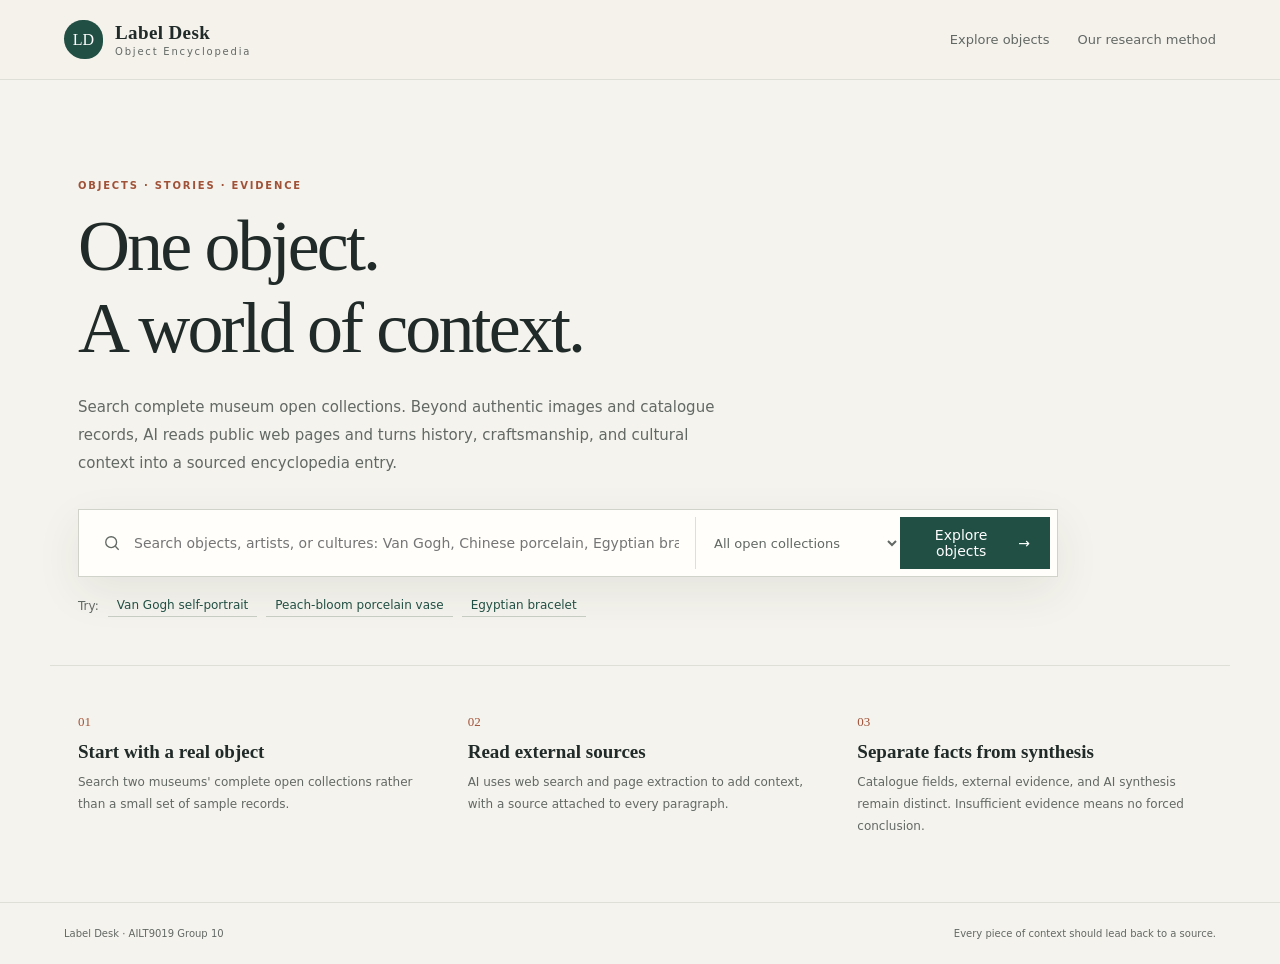
==== commit 8432dfdf: "Keep offline builds free of key presence. An offline rebuild no longer records whether a key is pres" ====
--- a/index.html
+++ b/index.html
@@ -8,6 +8,7 @@
   <link rel="stylesheet" href="styles.css" />
 </head>
 <body>
+  <a class="skip-link" href="#explore">Skip to the collection search</a>
   <header class="site-header">
     <a class="brand" href="./" aria-label="Label Desk home">
       <span class="brand-seal">LD</span>
@@ -60,8 +61,7 @@
     <section class="article-shell" id="articleShell" hidden aria-live="polite">
       <div class="article-breadcrumb" id="articleBreadcrumb"></div>
       <div class="article-hero">
-        <figure class="object-figure">
-          <img id="objectImage" alt="" hidden />
+        <figure class="object-figure" id="objectFigure">
           <div class="image-empty" id="imageEmpty"><span>LD</span><p>Finding the object image</p></div>
           <figcaption id="imageCaption"></figcaption>
         </figure>
--- a/styles.css
+++ b/styles.css
@@ -1,6 +1,6 @@
 :root {
   --ink: #202a28;
-  --muted: #6f7771;
+  --muted: #626864;
   --line: #dedfd7;
   --paper: #f5f3ed;
   --white: #fffefa;
@@ -24,6 +24,9 @@
 img { max-width: 100%; }
 [hidden] { display: none !important; }
 .sr-only { position: absolute; width: 1px; height: 1px; padding: 0; margin: -1px; overflow: hidden; clip: rect(0, 0, 0, 0); white-space: nowrap; border: 0; }
+.skip-link { position: absolute; left: 12px; top: -48px; z-index: 5; padding: 8px 12px; background: var(--green); color: #fff; text-decoration: none; }
+.skip-link:focus { top: 12px; }
+a:focus-visible, button:focus-visible, input:focus-visible, select:focus-visible { outline: 3px solid var(--green); outline-offset: 3px; }
 
 .site-header { height: 80px; padding: 0 clamp(22px, 5vw, 72px); display: flex; align-items: center; justify-content: space-between; border-bottom: 1px solid var(--line); background: rgba(245, 243, 237, .96); }
 .brand { display: flex; align-items: center; gap: 12px; text-decoration: none; }
@@ -57,7 +60,7 @@
 .section-title-row { display: flex; align-items: flex-end; justify-content: space-between; gap: 20px; margin-bottom: 24px; }
 .section-title-row h2 { margin: 0; font-family: var(--serif); font-size: 30px; font-weight: 500; }
 .section-title-row > span { color: var(--muted); font-size: 12px; }
-.search-message { margin-bottom: 20px; padding: 14px 17px; border-left: 3px solid var(--green); background: var(--green-soft); color: var(--green); font-size: 13px; line-height: 1.6; }
+.search-message { margin-bottom: 20px; padding: 14px 17px; border: 1px solid var(--green); background: var(--green-soft); color: var(--green); font-size: 13px; line-height: 1.6; }
 .search-message.error { border-color: var(--rust); background: var(--rust-soft); color: #773c29; }
 .search-message.warning { border-color: #a4813d; background: #f4edda; color: #6f5728; }
 .object-grid { display: grid; grid-template-columns: repeat(4, minmax(0, 1fr)); gap: 17px; }
@@ -67,7 +70,7 @@
 .card-image { height: 210px; display: grid; place-items: center; overflow: hidden; background: #e8e7df; }
 .card-image img { width: 100%; height: 100%; object-fit: cover; transition: transform .3s; }
 .object-card:hover img { transform: scale(1.025); }
-.card-no-image { color: #8b8d85; font-family: var(--serif); font-size: 13px; }
+.card-no-image { color: #626864; font-family: var(--serif); font-size: 13px; }
 .card-content { display: flex; flex-direction: column; min-height: 178px; padding: 17px; }
 .card-content small { color: var(--rust); font-size: 10px; line-height: 1.5; }
 .card-content b { margin-top: 9px; font-family: var(--serif); font-size: 18px; line-height: 1.4; font-weight: 600; }
@@ -80,8 +83,8 @@
 .object-figure { margin: 0; }
 .object-figure img, .image-empty { width: 100%; height: clamp(340px, 45vw, 530px); object-fit: contain; background: #e7e5dd; }
 .object-figure img { padding: 10px; }
-.image-empty { display: flex; flex-direction: column; align-items: center; justify-content: center; color: #868a81; }
-.image-empty span { font-family: var(--serif); font-size: 60px; color: #b1b3a9; }
+.image-empty { display: flex; flex-direction: column; align-items: center; justify-content: center; color: #626864; }
+.image-empty span { font-family: var(--serif); font-size: 60px; color: #626864; }
 .image-empty p { margin-top: 18px; font-size: 12px; }
 .object-figure figcaption { margin-top: 10px; color: var(--muted); font-size: 10px; }
 .article-heading h2 { margin: 0; font-family: var(--serif); font-size: clamp(37px, 4.5vw, 58px); font-weight: 500; line-height: 1.16; letter-spacing: -.025em; overflow-wrap: anywhere; }
@@ -95,7 +98,7 @@
 .research-notice { display: flex; align-items: flex-start; gap: 15px; margin-bottom: 30px; padding: 20px; background: var(--green-soft); color: var(--green); }
 .research-notice b { font-size: 13px; }
 .research-notice p { margin: 6px 0 0; font-size: 12px; line-height: 1.65; }
-.research-notice.unavailable { display: block; border-left: 3px solid #a4813d; background: #f4edda; color: #6f5728; font-size: 13px; line-height: 1.7; }
+.research-notice.unavailable { display: block; border: 1px solid #a4813d; background: #f4edda; color: #6f5728; font-size: 13px; line-height: 1.7; }
 .loading-mark { flex: 0 0 auto; width: 18px; height: 18px; margin-top: 1px; border: 2px solid #9bb4a9; border-top-color: var(--green); border-radius: 50%; animation: spin .9s linear infinite; }
 @keyframes spin { to { transform: rotate(360deg); } }
 .article-lead { margin: 0 0 42px; font-family: var(--serif); font-size: 23px; line-height: 1.9; }
@@ -105,7 +108,7 @@
 .article-section p { margin: 0 0 16px; font-family: var(--serif); font-size: 17px; line-height: 2; }
 .citations { margin-left: 4px; font-family: Inter, system-ui, sans-serif; white-space: nowrap; }
 .citations a { margin-left: 2px; color: var(--rust); text-decoration: none; font-size: 10px; }
-.conclusion-card { margin-top: 45px; padding: 28px; border-top: 3px solid var(--rust); background: #eee9df; }
+.conclusion-card { margin-top: 45px; padding: 28px; border: 1px solid var(--rust); background: #eee9df; }
 .conclusion-card h3 { font-size: 22px; }
 .conclusion-card > p:last-child { margin: 0; font-size: 14px; line-height: 1.9; }
 .references { margin-top: 48px; padding-top: 28px; border-top: 1px solid var(--line); }
@@ -122,7 +125,7 @@
 .fact-row { padding: 12px 0; border-top: 1px solid #ecece6; }
 .fact-row dt { margin-bottom: 5px; color: var(--muted); font-size: 10px; }
 .fact-row dd { margin: 0; font-family: var(--serif); font-size: 14px; line-height: 1.6; overflow-wrap: anywhere; }
-.fact-row dd.missing { color: #96988f; font-family: inherit; font-size: 11px; }
+.fact-row dd.missing { color: #626864; font-family: inherit; font-size: 11px; }
 .fact-note, .process-intro { margin: 17px 0 0; color: var(--muted); font-size: 10px; line-height: 1.7; }
 .process-list { margin: 23px 0 0; padding: 0; list-style: none; counter-reset: research-step; }
 .process-list li { position: relative; padding: 0 0 22px 34px; counter-increment: research-step; }
